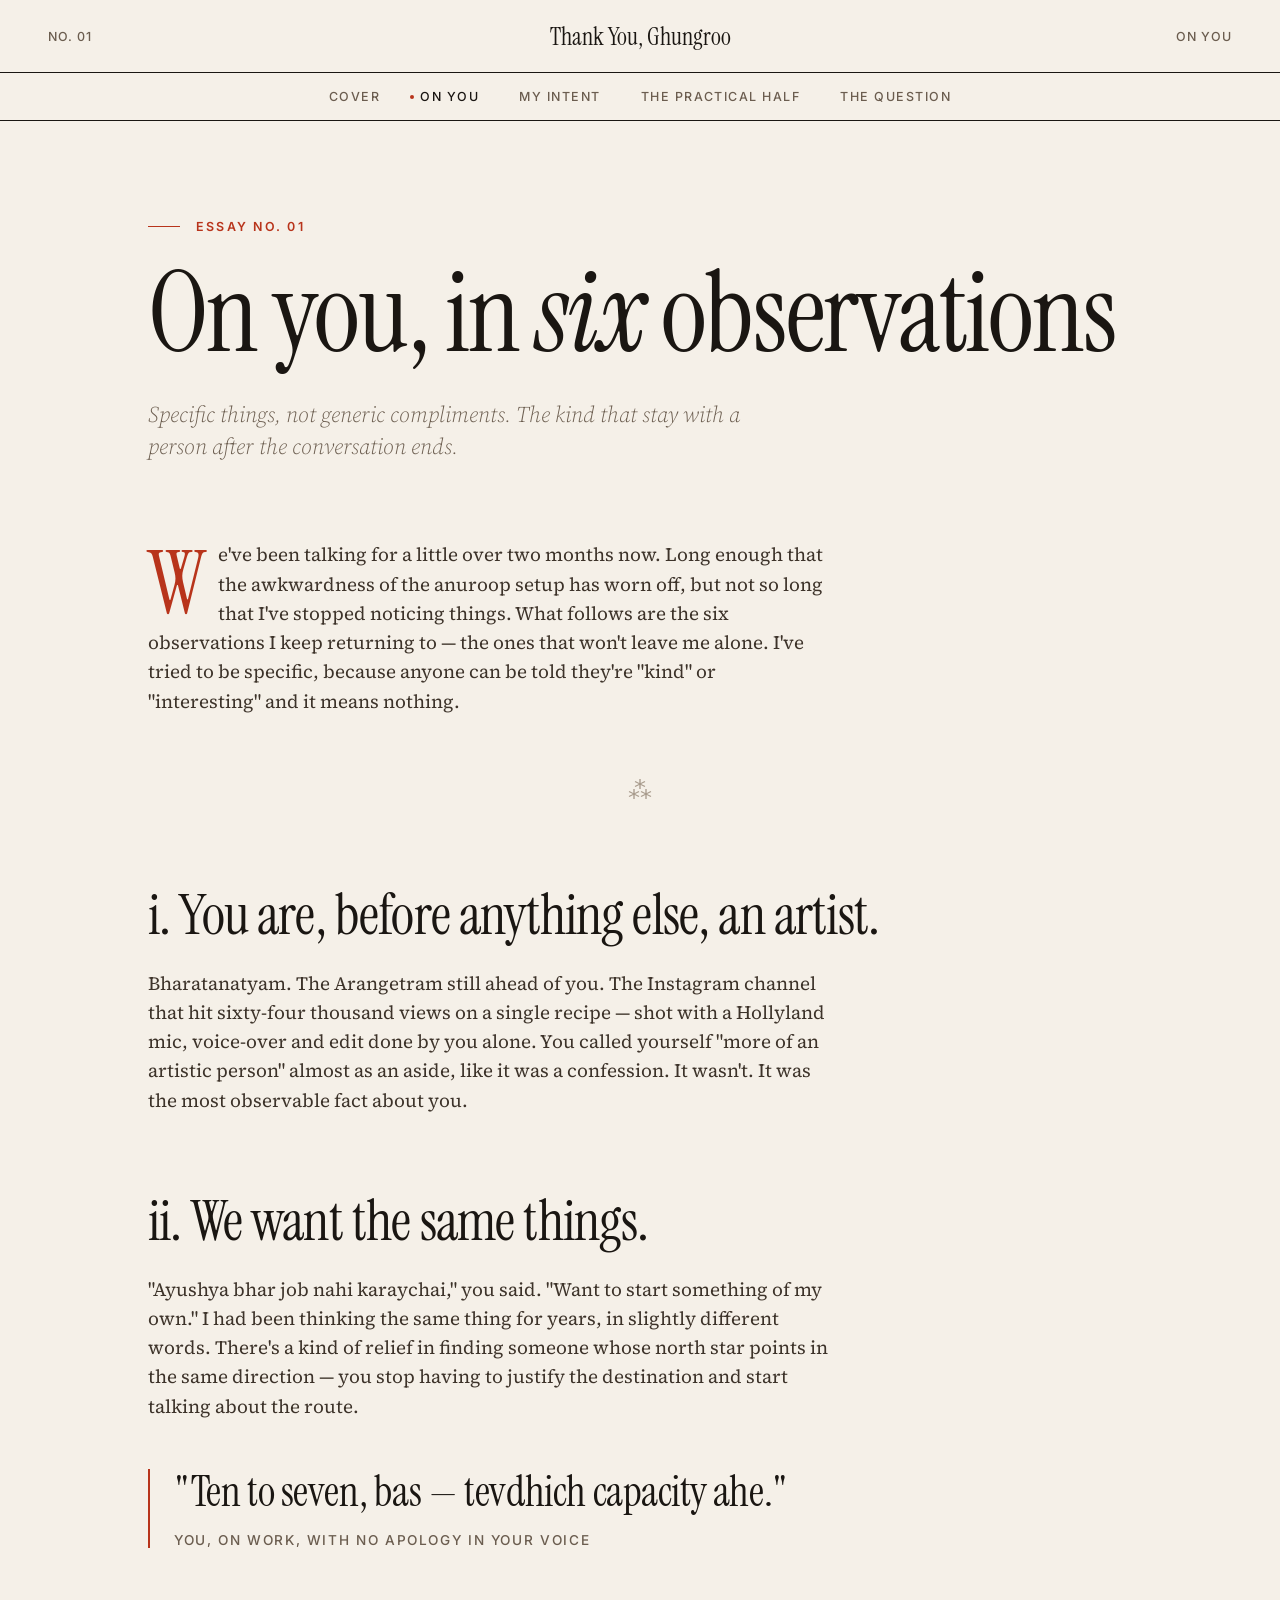
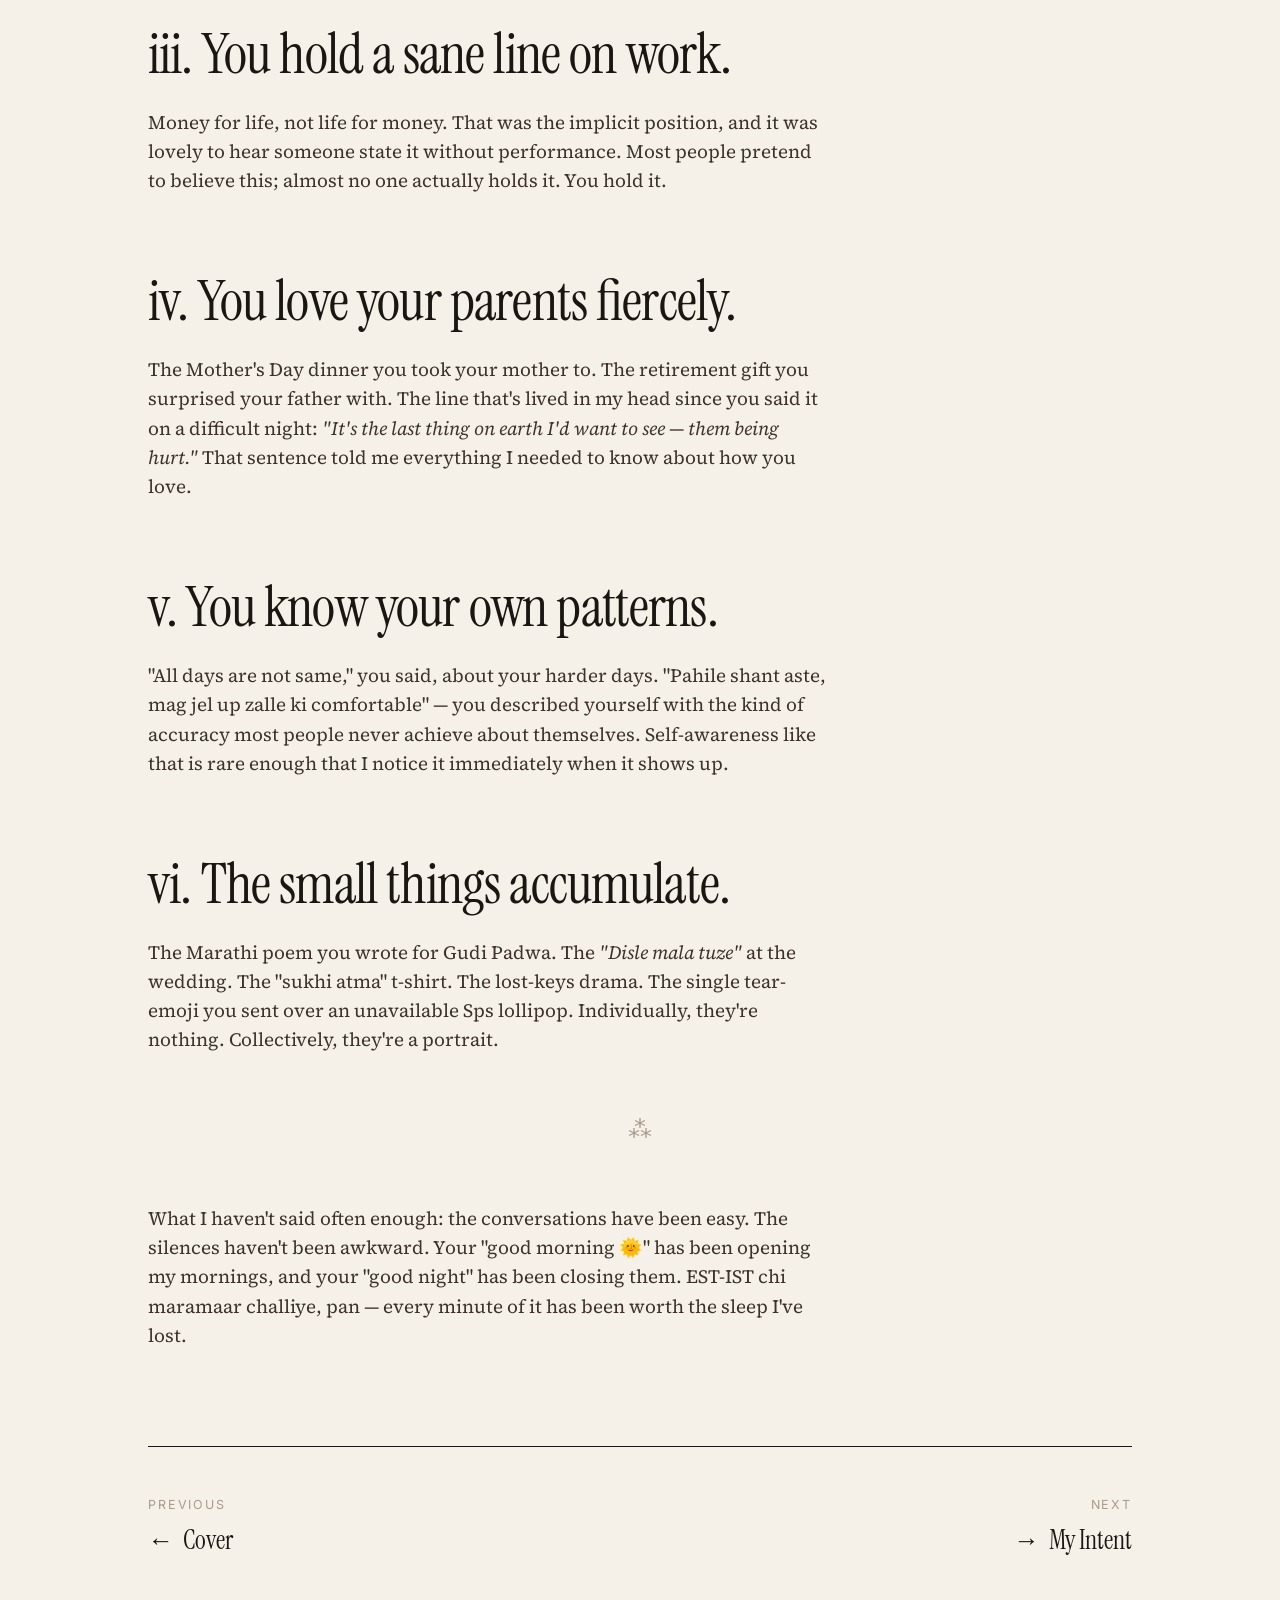
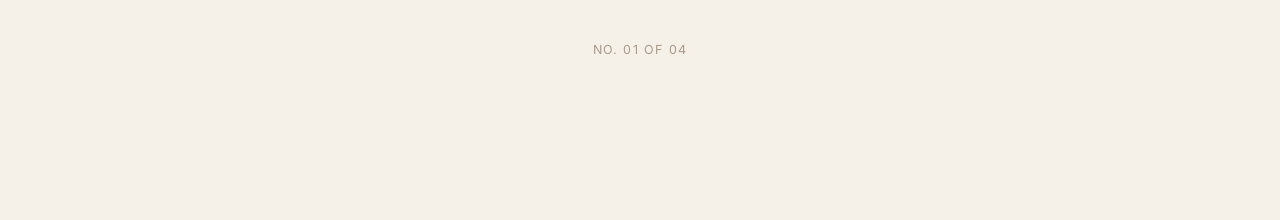
==== pages/about-you.html @ c4f55817 "updated the website" ====
<!DOCTYPE html>
<html lang="en">
<head>
  <meta charset="UTF-8" />
  <meta name="viewport" content="width=device-width, initial-scale=1.0" />
  <title>On You · Thank You, Ghungroo</title>
  <link rel="preconnect" href="https://fonts.googleapis.com" />
  <link rel="preconnect" href="https://fonts.gstatic.com" crossorigin />
  <link href="https://fonts.googleapis.com/css2?family=Instrument+Serif:ital@0;1&family=Source+Serif+4:ital,opsz,wght@0,8..60,300;0,8..60,400;0,8..60,500;0,8..60,600;0,8..60,700;1,8..60,300;1,8..60,400&family=Inter:wght@400;500;600;700&display=swap" rel="stylesheet" />
  <link rel="stylesheet" href="../assets/styles.css" />
</head>
<body>

  <header class="masthead">
    <div class="left">No. 01</div>
    <a href="../index.html" class="title">Thank You, Ghungroo</a>
    <div class="right">On You</div>
  </header>

  <nav class="nav">
    <a href="../index.html">Cover</a>
    <a href="about-you.html">On You</a>
    <a href="my-intent.html">My Intent</a>
    <a href="the-practical.html">The Practical Half</a>
    <a href="date.html">The Question</a>
  </nav>

  <article>
    <header class="article-header">
      <div class="kicker">Essay No. 01</div>
      <h1>On you, in <em>six</em> observations</h1>
      <p class="deck">
        Specific things, not generic compliments. The kind that stay with a person after the conversation ends.
      </p>
    </header>

    <div class="body-text">
      <p>
        We've been talking for a little over two months now. Long enough that the awkwardness of the
        anuroop setup has worn off, but not so long that I've stopped noticing things. What follows
        are the six observations I keep returning to — the ones that won't leave me alone. I've
        tried to be specific, because anyone can be told they're "kind" or "interesting" and it
        means nothing.
      </p>

      <div class="dinkus">⁂</div>

      <h2>i. You are, before anything else, an artist.</h2>
      <p>
        Bharatanatyam. The Arangetram still ahead of you. The Instagram channel that hit
        sixty-four thousand views on a single recipe — shot with a Hollyland mic, voice-over and edit
        done by you alone. You called yourself "more of an artistic person" almost as an aside, like
        it was a confession. It wasn't. It was the most observable fact about you.
      </p>

      <h2>ii. We want the same things.</h2>
      <p>
        "Ayushya bhar job nahi karaychai," you said. "Want to start something of my own." I had
        been thinking the same thing for years, in slightly different words. There's a kind of
        relief in finding someone whose north star points in the same direction — you stop having
        to justify the destination and start talking about the route.
      </p>

      <div class="pullquote">
        "Ten to seven, bas — tevdhich capacity ahe."
        <span class="attribution">You, on work, with no apology in your voice</span>
      </div>

      <h2>iii. You hold a sane line on work.</h2>
      <p>
        Money for life, not life for money. That was the implicit position, and it was lovely to hear
        someone state it without performance. Most people pretend to believe this; almost no one
        actually holds it. You hold it.
      </p>

      <h2>iv. You love your parents fiercely.</h2>
      <p>
        The Mother's Day dinner you took your mother to. The retirement gift you surprised your
        father with. The line that's lived in my head since you said it on a difficult night:
        <em>"It's the last thing on earth I'd want to see — them being hurt."</em>
        That sentence told me everything I needed to know about how you love.
      </p>

      <h2>v. You know your own patterns.</h2>
      <p>
        "All days are not same," you said, about your harder days. "Pahile shant aste, mag jel up
        zalle ki comfortable" — you described yourself with the kind of accuracy most people never
        achieve about themselves. Self-awareness like that is rare enough that I notice it
        immediately when it shows up.
      </p>

      <h2>vi. The small things accumulate.</h2>
      <p>
        The Marathi poem you wrote for Gudi Padwa. The <em>"Disle mala tuze"</em> at the wedding. The
        "sukhi atma" t-shirt. The lost-keys drama. The single tear-emoji you sent over an unavailable
        Sps lollipop. Individually, they're nothing. Collectively, they're a portrait.
      </p>

      <div class="dinkus">⁂</div>

      <p>
        What I haven't said often enough: the conversations have been easy. The silences haven't been
        awkward. Your "good morning 🌞" has been opening my mornings, and your "good night" has been
        closing them. EST-IST chi maramaar challiye, pan — every minute of it has been worth the
        sleep I've lost.
      </p>
    </div>

    <div class="page-end">
      <div class="pages">
        <a href="../index.html" class="prev">
          <span class="dir">Previous</span>
          <span class="ttl"><span class="arrow">←</span> Cover</span>
        </a>
        <a href="my-intent.html" class="next">
          <span class="dir">Next</span>
          <span class="ttl">My Intent <span class="arrow">→</span></span>
        </a>
      </div>
      <div class="colophon">No. 01 of 04</div>
    </div>
  </article>

  <script src="../assets/script.js"></script>
</body>
</html>
---- assets/styles.css ----
/* ============================================================
   THANK YOU GHUNGROO — Editorial
   Typography-first design. Restraint over decoration.
   ============================================================ */

/* ============================================================
   1. FOUNDATIONS
   ============================================================ */
:root {
  /* Palette: ink, paper, one accent, that's it */
  --paper: #F5F0E8;
  --paper-2: #ECE5D8;
  --ink: #1A1612;
  --ink-2: #3D332A;
  --ink-3: #6B5D4F;
  --ink-4: #A89B8C;
  --rule: #1A1612;
  --accent: #B8341B;

  /* Typography */
  --serif: 'Source Serif 4', 'Charter', Georgia, serif;
  --display: 'Instrument Serif', 'GT Sectra', Georgia, serif;
  --sans: 'Inter', system-ui, sans-serif;

  /* Spacing — magazine rhythm */
  --gutter: clamp(1.5rem, 4vw, 3rem);
  --column: min(680px, 92vw);
  --column-wide: min(1080px, 96vw);

  /* Type scale */
  --t-mono: 0.78rem;
  --t-body: 1.18rem;
  --t-lead: 1.4rem;
  --t-h3: 1.6rem;
  --t-h2: clamp(2.2rem, 5vw, 3.5rem);
  --t-h1: clamp(3.5rem, 9vw, 7rem);
  --t-display: clamp(4.5rem, 14vw, 11rem);
}

* { margin: 0; padding: 0; box-sizing: border-box; }

html { scroll-behavior: smooth; -webkit-font-smoothing: antialiased; }

body {
  font-family: var(--serif);
  font-size: var(--t-body);
  line-height: 1.55;
  color: var(--ink);
  background: var(--paper);
  font-feature-settings: "kern", "liga", "onum";
  font-variation-settings: "opsz" 14;
  text-rendering: optimizeLegibility;
}

::selection { background: var(--accent); color: var(--paper); }

a {
  color: inherit;
  text-decoration: none;
  border-bottom: 1px solid currentColor;
  transition: color 0.2s ease, border-color 0.2s ease;
}
a:hover { color: var(--accent); border-bottom-color: var(--accent); }

img, svg { display: block; max-width: 100%; }

/* ============================================================
   2. MASTHEAD (top bar — newspaper style)
   ============================================================ */
.masthead {
  border-bottom: 1px solid var(--rule);
  padding: 1.1rem var(--gutter);
  display: grid;
  grid-template-columns: 1fr auto 1fr;
  align-items: center;
  gap: 1rem;
  font-family: var(--sans);
  font-size: var(--t-mono);
  letter-spacing: 0.08em;
  text-transform: uppercase;
}

.masthead .left,
.masthead .right {
  color: var(--ink-3);
  font-weight: 500;
}
.masthead .right { text-align: right; }

.masthead .title {
  font-family: var(--display);
  text-transform: none;
  letter-spacing: 0;
  font-size: 1.5rem;
  color: var(--ink);
  border: none;
  font-weight: 400;
}
.masthead .title:hover { color: var(--accent); }

/* ============================================================
   3. NAV (slim, secondary)
   ============================================================ */
.nav {
  border-bottom: 1px solid var(--rule);
  padding: 0.85rem var(--gutter);
  display: flex;
  justify-content: center;
  gap: 2.5rem;
  font-family: var(--sans);
  font-size: var(--t-mono);
  letter-spacing: 0.12em;
  text-transform: uppercase;
  position: sticky;
  top: 0;
  background: rgba(245, 240, 232, 0.95);
  backdrop-filter: blur(8px);
  z-index: 10;
}

.nav a {
  color: var(--ink-3);
  border: none;
  font-weight: 500;
  transition: color 0.2s ease;
}
.nav a:hover { color: var(--ink); }
.nav a.active {
  color: var(--ink);
  position: relative;
}
.nav a.active::before {
  content: "";
  position: absolute;
  left: -10px; top: 50%;
  width: 4px; height: 4px;
  background: var(--accent);
  border-radius: 50%;
  transform: translateY(-50%);
}

/* Mobile nav */
@media (max-width: 720px) {
  .nav {
    gap: 1.25rem;
    overflow-x: auto;
    justify-content: flex-start;
    -ms-overflow-style: none;
    scrollbar-width: none;
    padding: 0.85rem 1rem;
  }
  .nav::-webkit-scrollbar { display: none; }
  .nav a { white-space: nowrap; flex-shrink: 0; }
}

/* ============================================================
   4. ARTICLE LAYOUT
   ============================================================ */
article {
  padding: clamp(3rem, 8vw, 6rem) var(--gutter) clamp(4rem, 10vw, 8rem);
  max-width: var(--column-wide);
  margin: 0 auto;
}

.article-header {
  margin-bottom: clamp(3rem, 6vw, 5rem);
}

.kicker {
  font-family: var(--sans);
  font-size: var(--t-mono);
  letter-spacing: 0.18em;
  text-transform: uppercase;
  color: var(--accent);
  font-weight: 600;
  margin-bottom: 1.5rem;
  display: flex;
  align-items: center;
  gap: 1rem;
}

.kicker::before {
  content: "";
  display: inline-block;
  width: 32px;
  height: 1px;
  background: var(--accent);
}

h1, h2, h3 {
  font-family: var(--display);
  font-weight: 400;
  color: var(--ink);
  letter-spacing: -0.02em;
}

h1 {
  font-size: var(--t-h1);
  line-height: 0.95;
  margin-bottom: 2rem;
  font-feature-settings: "kern", "liga", "ss01";
}

h1 em, h1 i { font-style: italic; }

h2 {
  font-size: var(--t-h2);
  line-height: 1.05;
  margin: clamp(3rem, 6vw, 5rem) 0 1.5rem;
  letter-spacing: -0.015em;
}

h3 {
  font-family: var(--serif);
  font-weight: 600;
  font-size: var(--t-h3);
  line-height: 1.25;
  margin: 2.5rem 0 1rem;
  letter-spacing: -0.005em;
  font-variation-settings: "opsz" 24;
}

p {
  margin-bottom: 1.25rem;
  color: var(--ink-2);
  max-width: var(--column);
}

.deck {
  font-family: var(--serif);
  font-style: italic;
  font-size: var(--t-lead);
  line-height: 1.45;
  color: var(--ink-3);
  font-weight: 300;
  max-width: 620px;
  font-variation-settings: "opsz" 32;
}

/* Drop cap for first paragraph of an article */
.body-text > p:first-of-type::first-letter {
  font-family: var(--display);
  font-size: 5.5rem;
  line-height: 0.85;
  float: left;
  padding: 0.4rem 0.8rem 0 0;
  color: var(--accent);
  font-weight: 400;
}

/* ============================================================
   5. EDITORIAL ELEMENTS
   ============================================================ */

/* Pull quote — magazine style, hangs slightly into margin */
.pullquote {
  font-family: var(--display);
  font-size: clamp(1.8rem, 4vw, 2.6rem);
  line-height: 1.15;
  letter-spacing: -0.01em;
  color: var(--ink);
  margin: 3rem 0;
  padding-left: 1.5rem;
  border-left: 2px solid var(--accent);
  max-width: 720px;
}

.pullquote .attribution {
  display: block;
  font-family: var(--sans);
  font-size: 0.85rem;
  text-transform: uppercase;
  letter-spacing: 0.12em;
  color: var(--ink-3);
  font-weight: 500;
  margin-top: 1rem;
}

/* Margin note — runs alongside body text on wide screens */
.layout-with-margin {
  display: grid;
  grid-template-columns: 1fr min(680px, 90vw) 1fr;
  gap: 0;
  margin: 3rem 0;
}

.layout-with-margin > .main { grid-column: 2; }

.margin-note {
  grid-column: 3;
  font-family: var(--sans);
  font-size: 0.88rem;
  line-height: 1.5;
  color: var(--ink-3);
  padding-left: 2rem;
  padding-top: 0.5rem;
  align-self: start;
  border-left: 1px solid var(--ink-4);
}

@media (max-width: 1100px) {
  .layout-with-margin {
    grid-template-columns: 1fr;
  }
  .layout-with-margin > .main,
  .layout-with-margin > .margin-note {
    grid-column: 1;
  }
  .margin-note {
    border-left: none;
    border-top: 1px solid var(--ink-4);
    padding-left: 0;
    padding-top: 1rem;
    margin-top: 1.5rem;
  }
}

/* Numbered section heading — like "01" floating in margin */
.section-number {
  font-family: var(--sans);
  font-size: 0.8rem;
  font-weight: 600;
  letter-spacing: 0.15em;
  color: var(--ink-4);
  text-transform: uppercase;
  margin-bottom: 0.5rem;
}

/* Horizontal rule — refined */
hr {
  border: none;
  border-top: 1px solid var(--ink-4);
  margin: 4rem auto;
  width: 80px;
}

hr.full {
  width: 100%;
  border-top-color: var(--rule);
}

/* Em-dash divider */
.dinkus {
  text-align: center;
  margin: 3.5rem 0;
  font-family: var(--display);
  font-size: 1.5rem;
  color: var(--ink-4);
  letter-spacing: 0.5em;
  text-indent: 0.5em;
}

/* ============================================================
   6. DATA — info rows, lists, "spec sheets"
   ============================================================ */
.spec-list {
  border-top: 1px solid var(--rule);
  margin: 2rem 0;
}

.spec-list .row {
  display: grid;
  grid-template-columns: minmax(140px, 200px) 1fr;
  gap: 2rem;
  padding: 1.25rem 0;
  border-bottom: 1px solid var(--ink-4);
}

.spec-list .row .key {
  font-family: var(--sans);
  font-size: 0.82rem;
  font-weight: 600;
  letter-spacing: 0.12em;
  text-transform: uppercase;
  color: var(--ink-3);
  padding-top: 0.25rem;
}

.spec-list .row .val {
  font-family: var(--serif);
  font-size: 1.05rem;
  color: var(--ink-2);
  line-height: 1.5;
}

.spec-list .row .val strong {
  color: var(--ink);
  font-weight: 600;
}

@media (max-width: 600px) {
  .spec-list .row {
    grid-template-columns: 1fr;
    gap: 0.4rem;
  }
}

/* ============================================================
   7. LISTS
   ============================================================ */
ul.editorial, ol.editorial {
  list-style: none;
  margin: 1.5rem 0 1.5rem;
  max-width: var(--column);
}

ul.editorial li, ol.editorial li {
  padding: 0.55rem 0 0.55rem 2rem;
  position: relative;
  color: var(--ink-2);
  border-bottom: 1px solid var(--ink-4);
}

ul.editorial li:last-child, ol.editorial li:last-child {
  border-bottom: none;
}

ul.editorial li::before {
  content: "—";
  position: absolute;
  left: 0;
  color: var(--accent);
  font-weight: 600;
}

ol.editorial { counter-reset: list; }
ol.editorial li {
  counter-increment: list;
}
ol.editorial li::before {
  content: counter(list, decimal-leading-zero);
  position: absolute;
  left: 0;
  font-family: var(--sans);
  font-size: 0.78rem;
  font-weight: 600;
  letter-spacing: 0.1em;
  color: var(--accent);
  padding-top: 0.3rem;
}

/* ============================================================
   8. SECTION BREAKS — two-column "vs" split
   ============================================================ */
.split {
  display: grid;
  grid-template-columns: 1fr 1fr;
  gap: 0;
  margin: 3rem 0;
  border-top: 1px solid var(--rule);
  border-bottom: 1px solid var(--rule);
}

.split > div {
  padding: 2.5rem 2.5rem 2.5rem 0;
}

.split > div:first-child {
  border-right: 1px solid var(--ink-4);
  padding-right: 2.5rem;
}

.split > div:last-child {
  padding-left: 2.5rem;
}

.split .label {
  font-family: var(--sans);
  font-size: var(--t-mono);
  font-weight: 600;
  letter-spacing: 0.15em;
  text-transform: uppercase;
  color: var(--ink-3);
  margin-bottom: 1rem;
}

.split.now .label::before { content: "Now · "; color: var(--accent); }
.split.later .label::before { content: "Later · "; color: var(--accent); }

@media (max-width: 760px) {
  .split { grid-template-columns: 1fr; }
  .split > div:first-child {
    border-right: none;
    border-bottom: 1px solid var(--ink-4);
    padding: 2rem 0;
  }
  .split > div:last-child { padding: 2rem 0; }
}

/* ============================================================
   9. THREE-COLUMN FACT BAR
   ============================================================ */
.facts {
  display: grid;
  grid-template-columns: repeat(3, 1fr);
  gap: 0;
  margin: 3rem 0;
  border-top: 1px solid var(--rule);
  border-bottom: 1px solid var(--rule);
}

.facts > div {
  padding: 2rem 1.5rem;
  border-right: 1px solid var(--ink-4);
}
.facts > div:last-child { border-right: none; }

.facts .num {
  font-family: var(--display);
  font-size: 3rem;
  line-height: 1;
  color: var(--accent);
  margin-bottom: 0.5rem;
}

.facts .label {
  font-family: var(--sans);
  font-size: 0.85rem;
  letter-spacing: 0.08em;
  text-transform: uppercase;
  color: var(--ink-3);
  font-weight: 500;
}

@media (max-width: 600px) {
  .facts { grid-template-columns: 1fr; }
  .facts > div {
    border-right: none;
    border-bottom: 1px solid var(--ink-4);
  }
  .facts > div:last-child { border-bottom: none; }
}

/* ============================================================
   10. FOOTER / PAGE NAV
   ============================================================ */
.page-end {
  margin-top: 6rem;
  padding-top: 3rem;
  border-top: 1px solid var(--rule);
}

.page-end .pages {
  display: flex;
  justify-content: space-between;
  gap: 2rem;
  margin-bottom: 3rem;
}

.page-end .pages a {
  flex: 1;
  border: none;
  padding: 0;
  color: var(--ink);
  max-width: 48%;
  transition: color 0.2s ease;
}

.page-end .pages a:hover { color: var(--accent); }
.page-end .pages a:hover .arrow { transform: translateX(4px); }
.page-end .pages a.prev:hover .arrow { transform: translateX(-4px); }

.page-end .pages a .dir {
  display: block;
  font-family: var(--sans);
  font-size: 0.78rem;
  letter-spacing: 0.15em;
  text-transform: uppercase;
  color: var(--ink-4);
  margin-bottom: 0.4rem;
}

.page-end .pages a .ttl {
  font-family: var(--display);
  font-size: 1.6rem;
  display: inline-flex;
  align-items: center;
  gap: 0.6rem;
}

.page-end .pages a.next { text-align: right; }
.page-end .pages a.next .ttl { flex-direction: row-reverse; }

.page-end .pages .arrow {
  display: inline-block;
  transition: transform 0.25s ease;
}

@media (max-width: 600px) {
  .page-end .pages { flex-direction: column; }
  .page-end .pages a { max-width: 100%; }
  .page-end .pages a.next { text-align: left; }
  .page-end .pages a.next .ttl { flex-direction: row; }
}

.colophon {
  font-family: var(--sans);
  font-size: var(--t-mono);
  letter-spacing: 0.1em;
  text-transform: uppercase;
  color: var(--ink-4);
  text-align: center;
  padding: 2rem 0;
}

/* ============================================================
   11. RESPONSIVE TYPE TWEAKS
   ============================================================ */
@media (max-width: 600px) {
  body { font-size: 1.05rem; }
  .deck { font-size: 1.2rem; }
  .pullquote { font-size: 1.5rem; padding-left: 1rem; }
  article { padding: 2.5rem 1.25rem 4rem; }
  .masthead {
    grid-template-columns: 1fr;
    text-align: center;
    gap: 0.5rem;
  }
  .masthead .left, .masthead .right { display: none; }
}

/* ============================================================
   12. PAGE-SPECIFIC: home cover
   ============================================================ */
.cover {
  min-height: calc(100vh - 130px);
  display: flex;
  flex-direction: column;
  justify-content: center;
  padding: 3rem var(--gutter);
  max-width: var(--column-wide);
  margin: 0 auto;
  position: relative;
}

.cover .issue {
  font-family: var(--sans);
  font-size: 0.78rem;
  letter-spacing: 0.18em;
  text-transform: uppercase;
  color: var(--ink-3);
  margin-bottom: 2rem;
}

.cover h1 {
  font-size: var(--t-display);
  line-height: 0.88;
  margin-bottom: 2rem;
  font-weight: 400;
  letter-spacing: -0.035em;
}

.cover h1 .italic {
  font-style: italic;
  color: var(--accent);
}

.cover .deck {
  font-size: 1.5rem;
  margin-bottom: 3.5rem;
  max-width: 680px;
  line-height: 1.45;
}

.cover .cta {
  font-family: var(--sans);
  font-size: var(--t-mono);
  letter-spacing: 0.18em;
  text-transform: uppercase;
  font-weight: 600;
  color: var(--ink);
  border: none;
  border-bottom: 1px solid var(--ink);
  padding-bottom: 0.4rem;
  display: inline-flex;
  align-items: center;
  gap: 0.8rem;
  transition: gap 0.25s ease, color 0.2s ease;
}

.cover .cta:hover {
  color: var(--accent);
  border-bottom-color: var(--accent);
  gap: 1.2rem;
}

/* Contents block on cover */
.contents {
  max-width: var(--column-wide);
  margin: 0 auto;
  padding: 0 var(--gutter) clamp(4rem, 8vw, 7rem);
}

.contents .label {
  font-family: var(--sans);
  font-size: 0.78rem;
  letter-spacing: 0.18em;
  text-transform: uppercase;
  color: var(--ink-3);
  margin-bottom: 2rem;
  padding-bottom: 1rem;
  border-bottom: 1px solid var(--rule);
}

.contents ol {
  list-style: none;
  counter-reset: c;
}

.contents li {
  counter-increment: c;
  border-bottom: 1px solid var(--ink-4);
}

.contents li a {
  display: grid;
  grid-template-columns: 70px 1fr auto;
  gap: 2rem;
  align-items: baseline;
  padding: 1.5rem 0;
  border: none;
  color: var(--ink);
  transition: padding 0.25s ease, color 0.2s ease;
}

.contents li a:hover {
  padding-left: 1rem;
  color: var(--accent);
}

.contents li a .n {
  font-family: var(--sans);
  font-size: 0.85rem;
  font-weight: 600;
  letter-spacing: 0.1em;
  color: var(--ink-4);
}
.contents li a:hover .n { color: var(--accent); }

.contents li a .t {
  font-family: var(--display);
  font-size: clamp(1.6rem, 3.5vw, 2.2rem);
  letter-spacing: -0.01em;
  line-height: 1.1;
}

.contents li a .sub {
  font-family: var(--serif);
  font-style: italic;
  font-size: 1rem;
  color: var(--ink-3);
  text-align: right;
  max-width: 280px;
}

@media (max-width: 700px) {
  .contents li a {
    grid-template-columns: 50px 1fr;
    gap: 1rem;
  }
  .contents li a .sub {
    grid-column: 2;
    text-align: left;
    margin-top: 0.3rem;
    max-width: 100%;
  }
}
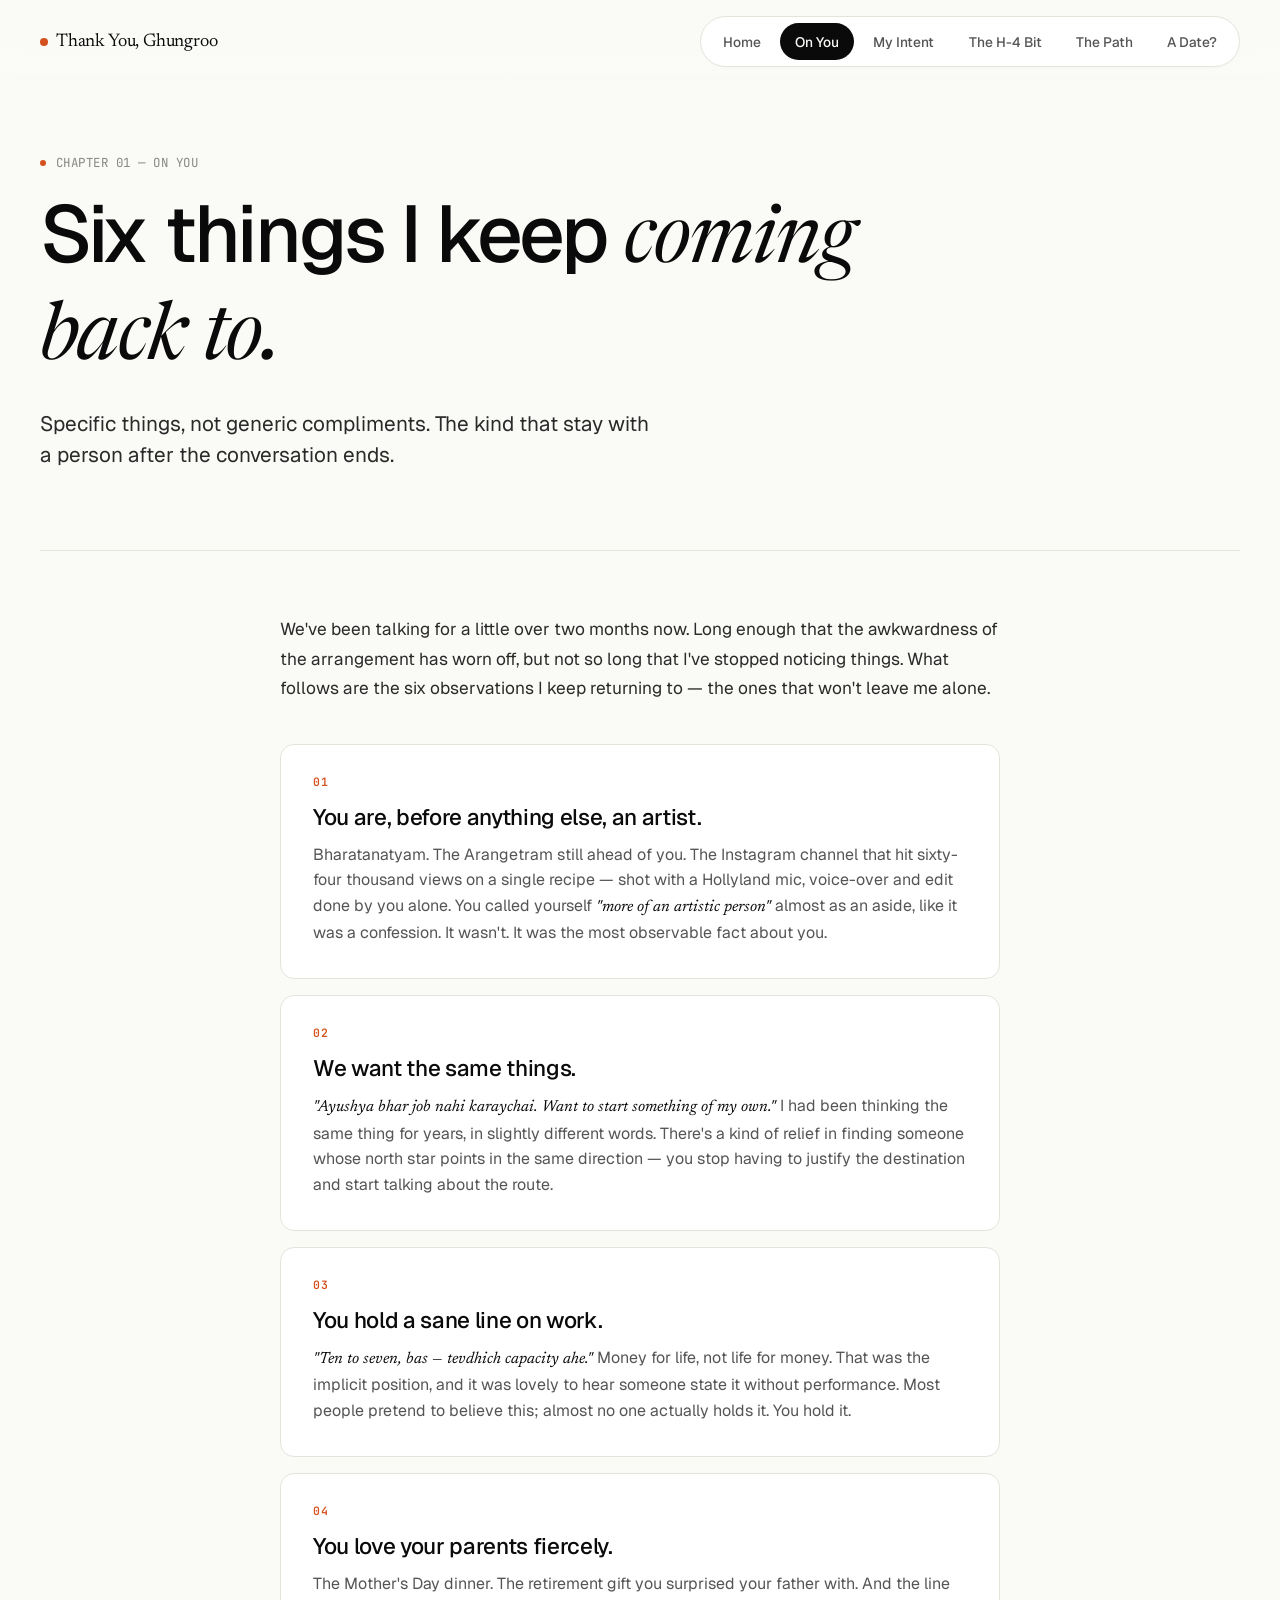
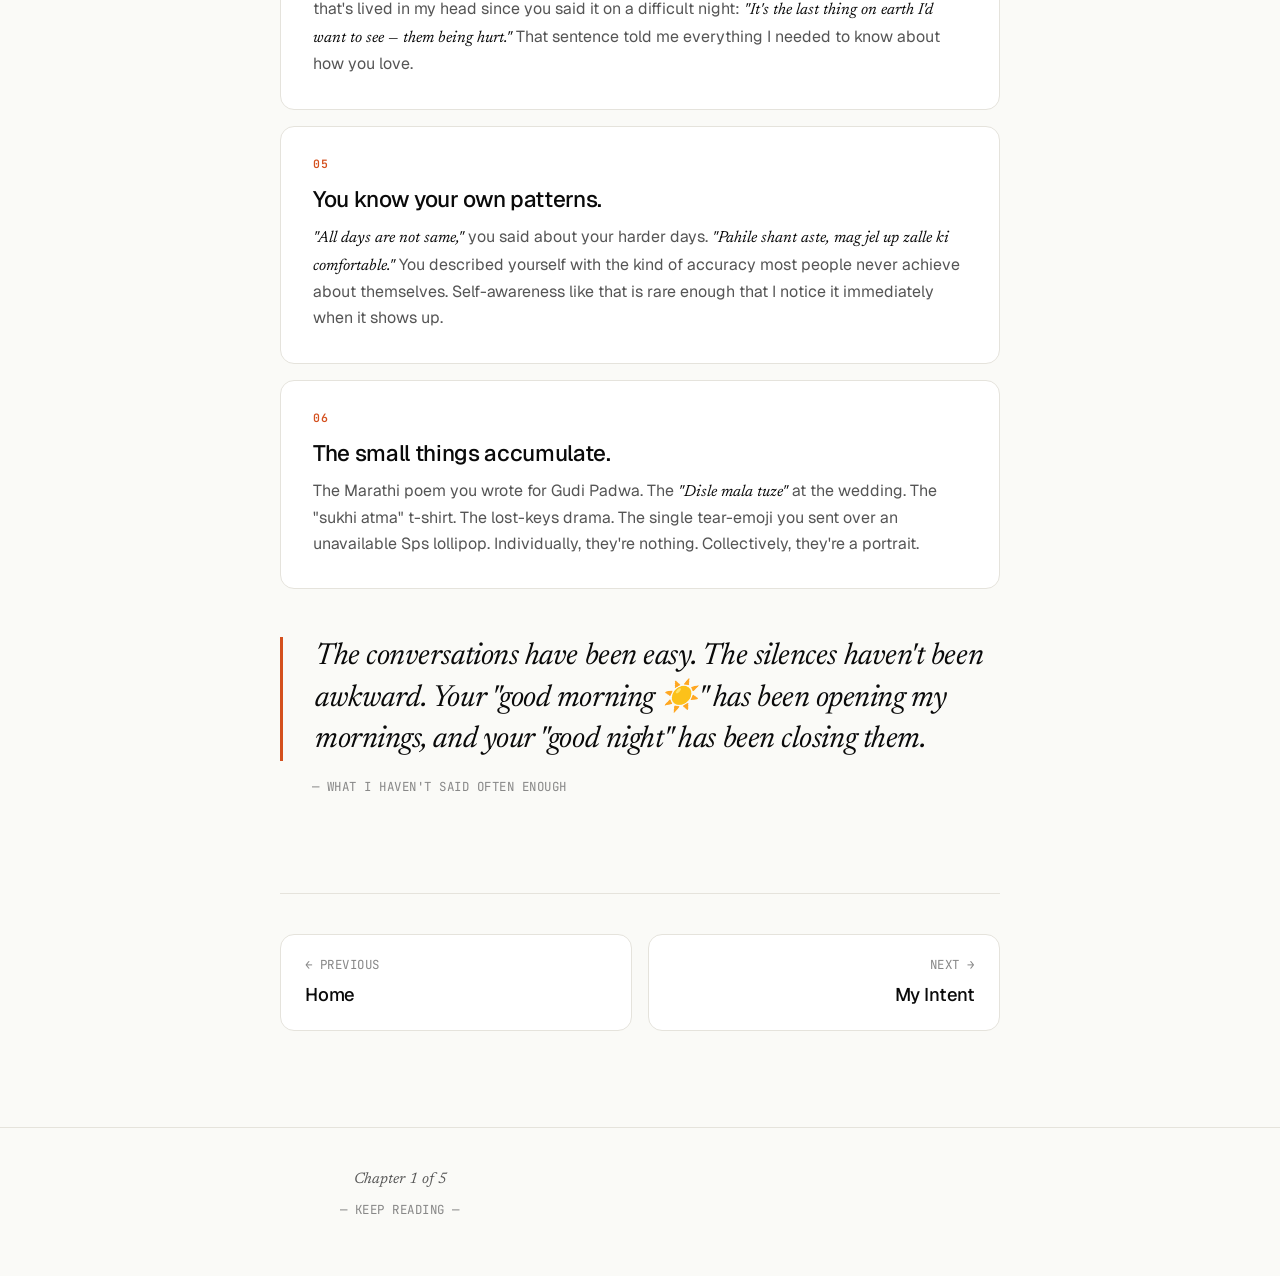
==== commit 02b09a1e: "updated 3rd time" ====
--- a/pages/about-you.html
+++ b/pages/about-you.html
@@ -6,120 +6,133 @@
   <title>On You · Thank You, Ghungroo</title>
   <link rel="preconnect" href="https://fonts.googleapis.com" />
   <link rel="preconnect" href="https://fonts.gstatic.com" crossorigin />
-  <link href="https://fonts.googleapis.com/css2?family=Instrument+Serif:ital@0;1&family=Source+Serif+4:ital,opsz,wght@0,8..60,300;0,8..60,400;0,8..60,500;0,8..60,600;0,8..60,700;1,8..60,300;1,8..60,400&family=Inter:wght@400;500;600;700&display=swap" rel="stylesheet" />
+  <link href="https://fonts.googleapis.com/css2?family=Geist:wght@400;500;600;700&family=Newsreader:ital,opsz,wght@0,6..72,400;0,6..72,500;1,6..72,400&family=JetBrains+Mono:wght@400;500;600&display=swap" rel="stylesheet" />
   <link rel="stylesheet" href="../assets/styles.css" />
 </head>
 <body>
 
-  <header class="masthead">
-    <div class="left">No. 01</div>
-    <a href="../index.html" class="title">Thank You, Ghungroo</a>
-    <div class="right">On You</div>
-  </header>
+  <div class="nav-wrap">
+    <nav class="nav">
+      <a href="../index.html" class="nav-logo">
+        <span class="dot"></span>
+        <span>Thank You, Ghungroo</span>
+      </a>
+      <button class="nav-toggle" aria-label="Toggle menu">☰</button>
+      <ul class="nav-links">
+        <li><a href="../index.html">Home</a></li>
+        <li><a href="about-you.html">On You</a></li>
+        <li><a href="my-intent.html">My Intent</a></li>
+        <li><a href="visa.html">The H-4 Bit</a></li>
+        <li><a href="the-path.html">The Path</a></li>
+        <li><a href="date.html">A Date?</a></li>
+      </ul>
+    </nav>
+  </div>
 
-  <nav class="nav">
-    <a href="../index.html">Cover</a>
-    <a href="about-you.html">On You</a>
-    <a href="my-intent.html">My Intent</a>
-    <a href="the-practical.html">The Practical Half</a>
-    <a href="date.html">The Question</a>
-  </nav>
-
-  <article>
-    <header class="article-header">
-      <div class="kicker">Essay No. 01</div>
-      <h1>On you, in <em>six</em> observations</h1>
-      <p class="deck">
+  <main>
+    <section class="article-hero">
+      <span class="eyebrow"><span class="dot"></span>Chapter 01 — On You</span>
+      <h1>Six things I keep <span class="serif">coming back to.</span></h1>
+      <p class="lead">
         Specific things, not generic compliments. The kind that stay with a person after the conversation ends.
       </p>
-    </header>
+    </section>
 
-    <div class="body-text">
+    <section class="article-content">
       <p>
         We've been talking for a little over two months now. Long enough that the awkwardness of the
-        anuroop setup has worn off, but not so long that I've stopped noticing things. What follows
-        are the six observations I keep returning to — the ones that won't leave me alone. I've
-        tried to be specific, because anyone can be told they're "kind" or "interesting" and it
-        means nothing.
+        arrangement has worn off, but not so long that I've stopped noticing things. What follows
+        are the six observations I keep returning to — the ones that won't leave me alone.
       </p>
 
-      <div class="dinkus">⁂</div>
+      <div class="cards-stack">
+        <div class="stack-card" data-num="01">
+          <h3>You are, before anything else, an artist.</h3>
+          <p>
+            Bharatanatyam. The Arangetram still ahead of you. The Instagram channel that hit
+            sixty-four thousand views on a single recipe — shot with a Hollyland mic, voice-over
+            and edit done by you alone. You called yourself <em>"more of an artistic person"</em>
+            almost as an aside, like it was a confession. It wasn't. It was the most observable
+            fact about you.
+          </p>
+        </div>
 
-      <h2>i. You are, before anything else, an artist.</h2>
-      <p>
-        Bharatanatyam. The Arangetram still ahead of you. The Instagram channel that hit
-        sixty-four thousand views on a single recipe — shot with a Hollyland mic, voice-over and edit
-        done by you alone. You called yourself "more of an artistic person" almost as an aside, like
-        it was a confession. It wasn't. It was the most observable fact about you.
-      </p>
+        <div class="stack-card" data-num="02">
+          <h3>We want the same things.</h3>
+          <p>
+            <em>"Ayushya bhar job nahi karaychai. Want to start something of my own."</em>
+            I had been thinking the same thing for years, in slightly different words. There's a kind of
+            relief in finding someone whose north star points in the same direction — you stop
+            having to justify the destination and start talking about the route.
+          </p>
+        </div>
 
-      <h2>ii. We want the same things.</h2>
-      <p>
-        "Ayushya bhar job nahi karaychai," you said. "Want to start something of my own." I had
-        been thinking the same thing for years, in slightly different words. There's a kind of
-        relief in finding someone whose north star points in the same direction — you stop having
-        to justify the destination and start talking about the route.
-      </p>
+        <div class="stack-card" data-num="03">
+          <h3>You hold a sane line on work.</h3>
+          <p>
+            <em>"Ten to seven, bas — tevdhich capacity ahe."</em>
+            Money for life, not life for money. That was the implicit position, and it was lovely
+            to hear someone state it without performance. Most people pretend to believe this;
+            almost no one actually holds it. You hold it.
+          </p>
+        </div>
 
-      <div class="pullquote">
-        "Ten to seven, bas — tevdhich capacity ahe."
-        <span class="attribution">You, on work, with no apology in your voice</span>
+        <div class="stack-card" data-num="04">
+          <h3>You love your parents fiercely.</h3>
+          <p>
+            The Mother's Day dinner. The retirement gift you surprised your father with. And the
+            line that's lived in my head since you said it on a difficult night:
+            <em>"It's the last thing on earth I'd want to see — them being hurt."</em>
+            That sentence told me everything I needed to know about how you love.
+          </p>
+        </div>
+
+        <div class="stack-card" data-num="05">
+          <h3>You know your own patterns.</h3>
+          <p>
+            <em>"All days are not same,"</em> you said about your harder days.
+            <em>"Pahile shant aste, mag jel up zalle ki comfortable."</em>
+            You described yourself with the kind of accuracy most people never achieve about
+            themselves. Self-awareness like that is rare enough that I notice it immediately when
+            it shows up.
+          </p>
+        </div>
+
+        <div class="stack-card" data-num="06">
+          <h3>The small things accumulate.</h3>
+          <p>
+            The Marathi poem you wrote for Gudi Padwa. The <em>"Disle mala tuze"</em> at the
+            wedding. The "sukhi atma" t-shirt. The lost-keys drama. The single tear-emoji you sent
+            over an unavailable Sps lollipop. Individually, they're nothing. Collectively,
+            they're a portrait.
+          </p>
+        </div>
       </div>
 
-      <h2>iii. You hold a sane line on work.</h2>
-      <p>
-        Money for life, not life for money. That was the implicit position, and it was lovely to hear
-        someone state it without performance. Most people pretend to believe this; almost no one
-        actually holds it. You hold it.
-      </p>
+      <div class="quote-mark">
+        <blockquote>
+          The conversations have been easy. The silences haven't been awkward. Your "good morning ☀️" has been opening my mornings, and your "good night" has been closing them.
+        </blockquote>
+        <cite>— What I haven't said often enough</cite>
+      </div>
+    </section>
 
-      <h2>iv. You love your parents fiercely.</h2>
-      <p>
-        The Mother's Day dinner you took your mother to. The retirement gift you surprised your
-        father with. The line that's lived in my head since you said it on a difficult night:
-        <em>"It's the last thing on earth I'd want to see — them being hurt."</em>
-        That sentence told me everything I needed to know about how you love.
-      </p>
+    <nav class="page-nav">
+      <a href="../index.html">
+        <span class="dir">← Previous</span>
+        <span class="title">Home</span>
+      </a>
+      <a href="my-intent.html" class="next">
+        <span class="dir">Next →</span>
+        <span class="title">My Intent</span>
+      </a>
+    </nav>
+  </main>
 
-      <h2>v. You know your own patterns.</h2>
-      <p>
-        "All days are not same," you said, about your harder days. "Pahile shant aste, mag jel up
-        zalle ki comfortable" — you described yourself with the kind of accuracy most people never
-        achieve about themselves. Self-awareness like that is rare enough that I notice it
-        immediately when it shows up.
-      </p>
-
-      <h2>vi. The small things accumulate.</h2>
-      <p>
-        The Marathi poem you wrote for Gudi Padwa. The <em>"Disle mala tuze"</em> at the wedding. The
-        "sukhi atma" t-shirt. The lost-keys drama. The single tear-emoji you sent over an unavailable
-        Sps lollipop. Individually, they're nothing. Collectively, they're a portrait.
-      </p>
-
-      <div class="dinkus">⁂</div>
-
-      <p>
-        What I haven't said often enough: the conversations have been easy. The silences haven't been
-        awkward. Your "good morning 🌞" has been opening my mornings, and your "good night" has been
-        closing them. EST-IST chi maramaar challiye, pan — every minute of it has been worth the
-        sleep I've lost.
-      </p>
-    </div>
-
-    <div class="page-end">
-      <div class="pages">
-        <a href="../index.html" class="prev">
-          <span class="dir">Previous</span>
-          <span class="ttl"><span class="arrow">←</span> Cover</span>
-        </a>
-        <a href="my-intent.html" class="next">
-          <span class="dir">Next</span>
-          <span class="ttl">My Intent <span class="arrow">→</span></span>
-        </a>
-      </div>
-      <div class="colophon">No. 01 of 04</div>
-    </div>
-  </article>
+  <footer>
+    <p class="sig">Chapter 1 of 5</p>
+    <p class="meta">— Keep reading —</p>
+  </footer>
 
   <script src="../assets/script.js"></script>
 </body>
--- a/assets/styles.css
+++ b/assets/styles.css
@@ -1,767 +1,886 @@
 /* ============================================================
-   THANK YOU GHUNGROO — Editorial
-   Typography-first design. Restraint over decoration.
-   ============================================================ */
-
-/* ============================================================
-   1. FOUNDATIONS
-   ============================================================ */
+   THANK YOU GHUNGROO — v3
+   Modern designer-portfolio aesthetic.
+   ============================================================ */
+
 :root {
-  /* Palette: ink, paper, one accent, that's it */
-  --paper: #F5F0E8;
-  --paper-2: #ECE5D8;
-  --ink: #1A1612;
-  --ink-2: #3D332A;
-  --ink-3: #6B5D4F;
-  --ink-4: #A89B8C;
-  --rule: #1A1612;
-  --accent: #B8341B;
+  /* Palette — Stripe/Linear-grade neutrals + one warm accent */
+  --bg: #FAFAF7;
+  --bg-2: #F0EFEA;
+  --bg-card: #FFFFFF;
+  --fg: #0A0A0A;
+  --fg-2: #2A2A2A;
+  --fg-3: #555555;
+  --fg-4: #888888;
+  --fg-5: #BBBBBB;
+  --line: #E5E3DC;
+  --accent: #D4501E;
+  --accent-soft: #FCE9DC;
+  --accent-deep: #A03A14;
 
   /* Typography */
-  --serif: 'Source Serif 4', 'Charter', Georgia, serif;
-  --display: 'Instrument Serif', 'GT Sectra', Georgia, serif;
-  --sans: 'Inter', system-ui, sans-serif;
-
-  /* Spacing — magazine rhythm */
-  --gutter: clamp(1.5rem, 4vw, 3rem);
-  --column: min(680px, 92vw);
-  --column-wide: min(1080px, 96vw);
+  --sans: 'Geist', 'Inter', system-ui, sans-serif;
+  --serif: 'Newsreader', Georgia, serif;
+  --mono: 'JetBrains Mono', 'IBM Plex Mono', monospace;
 
   /* Type scale */
   --t-mono: 0.78rem;
-  --t-body: 1.18rem;
-  --t-lead: 1.4rem;
-  --t-h3: 1.6rem;
-  --t-h2: clamp(2.2rem, 5vw, 3.5rem);
-  --t-h1: clamp(3.5rem, 9vw, 7rem);
-  --t-display: clamp(4.5rem, 14vw, 11rem);
+  --t-body: 1.05rem;
+  --t-lead: 1.3rem;
+  --t-h3: 1.5rem;
+  --t-h2: clamp(1.8rem, 4vw, 2.6rem);
+  --t-h1: clamp(2.5rem, 7vw, 5rem);
+  --t-display: clamp(3rem, 11vw, 8.5rem);
+
+  /* Layout */
+  --max: 1200px;
+  --col: 720px;
+  --gutter: clamp(1.25rem, 4vw, 2.5rem);
+  --radius-sm: 8px;
+  --radius: 14px;
+  --radius-lg: 22px;
 }
 
 * { margin: 0; padding: 0; box-sizing: border-box; }
 
-html { scroll-behavior: smooth; -webkit-font-smoothing: antialiased; }
+html {
+  scroll-behavior: smooth;
+  -webkit-font-smoothing: antialiased;
+  -moz-osx-font-smoothing: grayscale;
+}
 
 body {
-  font-family: var(--serif);
+  font-family: var(--sans);
   font-size: var(--t-body);
-  line-height: 1.55;
-  color: var(--ink);
-  background: var(--paper);
-  font-feature-settings: "kern", "liga", "onum";
-  font-variation-settings: "opsz" 14;
-  text-rendering: optimizeLegibility;
-}
-
-::selection { background: var(--accent); color: var(--paper); }
+  line-height: 1.6;
+  color: var(--fg);
+  background: var(--bg);
+  font-feature-settings: "ss01", "cv11";
+}
+
+::selection { background: var(--accent); color: var(--bg); }
 
 a {
   color: inherit;
   text-decoration: none;
-  border-bottom: 1px solid currentColor;
-  transition: color 0.2s ease, border-color 0.2s ease;
-}
-a:hover { color: var(--accent); border-bottom-color: var(--accent); }
+  transition: opacity 0.2s ease, color 0.2s ease;
+}
 
 img, svg { display: block; max-width: 100%; }
 
 /* ============================================================
-   2. MASTHEAD (top bar — newspaper style)
-   ============================================================ */
-.masthead {
-  border-bottom: 1px solid var(--rule);
-  padding: 1.1rem var(--gutter);
-  display: grid;
-  grid-template-columns: 1fr auto 1fr;
-  align-items: center;
-  gap: 1rem;
-  font-family: var(--sans);
-  font-size: var(--t-mono);
-  letter-spacing: 0.08em;
-  text-transform: uppercase;
-}
-
-.masthead .left,
-.masthead .right {
-  color: var(--ink-3);
-  font-weight: 500;
-}
-.masthead .right { text-align: right; }
-
-.masthead .title {
-  font-family: var(--display);
-  text-transform: none;
-  letter-spacing: 0;
-  font-size: 1.5rem;
-  color: var(--ink);
-  border: none;
-  font-weight: 400;
-}
-.masthead .title:hover { color: var(--accent); }
-
-/* ============================================================
-   3. NAV (slim, secondary)
-   ============================================================ */
-.nav {
-  border-bottom: 1px solid var(--rule);
-  padding: 0.85rem var(--gutter);
-  display: flex;
-  justify-content: center;
-  gap: 2.5rem;
-  font-family: var(--sans);
-  font-size: var(--t-mono);
-  letter-spacing: 0.12em;
-  text-transform: uppercase;
+   NAV — pill-style floating
+   ============================================================ */
+.nav-wrap {
   position: sticky;
   top: 0;
-  background: rgba(245, 240, 232, 0.95);
+  z-index: 100;
+  padding: 1rem var(--gutter);
+  background: linear-gradient(to bottom, var(--bg) 60%, transparent);
   backdrop-filter: blur(8px);
-  z-index: 10;
-}
-
-.nav a {
-  color: var(--ink-3);
+}
+
+.nav {
+  max-width: var(--max);
+  margin: 0 auto;
+  display: flex;
+  align-items: center;
+  justify-content: space-between;
+  gap: 1rem;
+}
+
+.nav-logo {
+  font-family: var(--serif);
+  font-weight: 400;
+  font-size: 1.15rem;
+  letter-spacing: -0.01em;
+  color: var(--fg);
+  display: inline-flex;
+  align-items: center;
+  gap: 0.5rem;
+}
+
+.nav-logo .dot {
+  width: 8px;
+  height: 8px;
+  background: var(--accent);
+  border-radius: 50%;
+}
+
+.nav-links {
+  display: flex;
+  gap: 0.25rem;
+  background: var(--bg-card);
+  padding: 0.4rem;
+  border-radius: 999px;
+  border: 1px solid var(--line);
+  list-style: none;
+  box-shadow: 0 1px 2px rgba(0, 0, 0, 0.02);
+}
+
+.nav-links a {
+  font-size: 0.86rem;
+  font-weight: 500;
+  color: var(--fg-3);
+  padding: 0.45rem 0.95rem;
+  border-radius: 999px;
+  transition: all 0.2s ease;
+  display: inline-block;
+}
+
+.nav-links a:hover {
+  color: var(--fg);
+  background: var(--bg-2);
+}
+
+.nav-links a.active {
+  background: var(--fg);
+  color: var(--bg);
+}
+
+.nav-toggle {
+  display: none;
+  background: var(--bg-card);
+  border: 1px solid var(--line);
+  border-radius: 999px;
+  padding: 0.5rem 0.9rem;
+  cursor: pointer;
+  font-size: 1.05rem;
+}
+
+@media (max-width: 820px) {
+  .nav-links {
+    display: none;
+    position: absolute;
+    top: calc(100% - 0.5rem);
+    right: var(--gutter);
+    flex-direction: column;
+    align-items: stretch;
+    border-radius: var(--radius);
+    padding: 0.6rem;
+    box-shadow: 0 10px 40px rgba(0,0,0,0.08);
+  }
+  .nav-links.open { display: flex; }
+  .nav-links a { border-radius: var(--radius-sm); padding: 0.6rem 1rem; }
+  .nav-toggle { display: block; }
+}
+
+/* ============================================================
+   MAIN LAYOUT
+   ============================================================ */
+main { padding: 0 var(--gutter); }
+section { max-width: var(--max); margin: 0 auto; }
+
+/* ============================================================
+   TYPOGRAPHY
+   ============================================================ */
+.eyebrow {
+  font-family: var(--mono);
+  font-size: var(--t-mono);
+  letter-spacing: 0.04em;
+  color: var(--fg-4);
+  text-transform: uppercase;
+  display: inline-flex;
+  align-items: center;
+  gap: 0.6rem;
+}
+
+.eyebrow .dot {
+  width: 6px; height: 6px;
+  background: var(--accent);
+  border-radius: 50%;
+}
+
+h1, h2, h3, h4 {
+  font-family: var(--sans);
+  font-weight: 500;
+  letter-spacing: -0.02em;
+  color: var(--fg);
+  line-height: 1.1;
+}
+
+h1 {
+  font-size: var(--t-h1);
+  letter-spacing: -0.035em;
+}
+
+h1 .serif {
+  font-family: var(--serif);
+  font-weight: 400;
+  font-style: italic;
+  letter-spacing: -0.02em;
+}
+
+h1 .accent { color: var(--accent); }
+
+h2 {
+  font-size: var(--t-h2);
+  letter-spacing: -0.025em;
+  margin-bottom: 1rem;
+}
+
+h3 {
+  font-size: var(--t-h3);
+  line-height: 1.3;
+  font-weight: 500;
+  margin-bottom: 0.6rem;
+}
+
+p {
+  color: var(--fg-2);
+  max-width: var(--col);
+  margin-bottom: 1rem;
+}
+
+.lead {
+  font-size: var(--t-lead);
+  line-height: 1.5;
+  color: var(--fg-2);
+  font-weight: 400;
+  max-width: 620px;
+}
+
+.lead em, p em { font-family: var(--serif); font-style: italic; }
+
+/* ============================================================
+   HERO (home)
+   ============================================================ */
+.hero {
+  padding: clamp(3rem, 8vw, 7rem) 0 clamp(2rem, 5vw, 4rem);
+  border-bottom: 1px solid var(--line);
+  margin-bottom: clamp(2rem, 5vw, 4rem);
+}
+
+.hero h1 {
+  font-size: var(--t-display);
+  font-weight: 500;
+  letter-spacing: -0.045em;
+  line-height: 0.92;
+  margin: 1.5rem 0 2rem;
+}
+
+.hero .lead {
+  font-size: clamp(1.15rem, 1.8vw, 1.45rem);
+  margin-bottom: 3rem;
+}
+
+/* Button */
+.btn {
+  display: inline-flex;
+  align-items: center;
+  gap: 0.6rem;
+  padding: 0.9rem 1.5rem;
+  background: var(--fg);
+  color: var(--bg);
+  border-radius: 999px;
+  font-size: 0.92rem;
+  font-weight: 500;
   border: none;
-  font-weight: 500;
+  cursor: pointer;
+  transition: all 0.25s ease;
+}
+
+.btn:hover {
+  background: var(--accent);
+  transform: translateY(-1px);
+  box-shadow: 0 6px 20px rgba(212, 80, 30, 0.25);
+}
+
+.btn .arrow {
+  display: inline-block;
+  transition: transform 0.25s ease;
+}
+
+.btn:hover .arrow { transform: translateX(3px); }
+
+/* Secondary button */
+.btn-secondary {
+  background: var(--bg-card);
+  color: var(--fg);
+  border: 1px solid var(--line);
+}
+.btn-secondary:hover {
+  background: var(--bg-2);
+  color: var(--fg);
+  border-color: var(--fg-5);
+}
+
+/* ============================================================
+   CONTENTS — index list on home
+   ============================================================ */
+.toc {
+  padding: 2rem 0 clamp(4rem, 8vw, 7rem);
+}
+
+.toc-label {
+  font-family: var(--mono);
+  font-size: var(--t-mono);
+  letter-spacing: 0.04em;
+  text-transform: uppercase;
+  color: var(--fg-4);
+  margin-bottom: 2.5rem;
+}
+
+.toc-list {
+  list-style: none;
+  border-top: 1px solid var(--line);
+}
+
+.toc-item {
+  border-bottom: 1px solid var(--line);
+}
+
+.toc-item a {
+  display: grid;
+  grid-template-columns: 60px 1fr auto;
+  gap: 2rem;
+  align-items: center;
+  padding: 1.6rem 0.5rem;
+  transition: padding 0.3s ease, background 0.3s ease;
+  position: relative;
+}
+
+.toc-item a:hover {
+  padding-left: 1.5rem;
+  background: var(--bg-2);
+}
+
+.toc-item .num {
+  font-family: var(--mono);
+  font-size: 0.85rem;
+  color: var(--fg-4);
+  font-weight: 500;
+}
+
+.toc-item .title {
+  font-family: var(--sans);
+  font-size: clamp(1.5rem, 3vw, 2.1rem);
+  font-weight: 500;
+  letter-spacing: -0.025em;
+  color: var(--fg);
   transition: color 0.2s ease;
 }
-.nav a:hover { color: var(--ink); }
-.nav a.active {
-  color: var(--ink);
+
+.toc-item a:hover .title { color: var(--accent); }
+
+.toc-item .desc {
+  font-family: var(--serif);
+  font-style: italic;
+  color: var(--fg-3);
+  font-size: 0.98rem;
+  text-align: right;
+  max-width: 280px;
+}
+
+.toc-item a:hover .num { color: var(--accent); }
+
+@media (max-width: 700px) {
+  .toc-item a { grid-template-columns: 40px 1fr; gap: 1rem; padding: 1.3rem 0.25rem; }
+  .toc-item .desc { grid-column: 2; text-align: left; margin-top: 0.3rem; font-size: 0.9rem; max-width: 100%; }
+}
+
+/* ============================================================
+   ARTICLE LAYOUT
+   ============================================================ */
+.article-hero {
+  padding: clamp(2rem, 6vw, 4rem) 0 clamp(2rem, 5vw, 4rem);
+  border-bottom: 1px solid var(--line);
+  margin-bottom: clamp(2rem, 5vw, 4rem);
+}
+
+.article-hero h1 {
+  margin: 1rem 0 1.5rem;
+  max-width: 900px;
+}
+
+.article-content {
+  max-width: var(--col);
+  margin: 0 auto;
+}
+
+.article-content > * + h2 { margin-top: clamp(3rem, 6vw, 5rem); }
+.article-content > * + h3 { margin-top: 2rem; }
+
+.article-content p { font-size: 1.08rem; line-height: 1.7; color: var(--fg-2); }
+.article-content p + p { margin-top: 0.5rem; }
+
+.article-content strong { color: var(--fg); font-weight: 600; }
+
+/* Quote callout */
+.quote-mark {
+  margin: 3rem 0;
   position: relative;
-}
-.nav a.active::before {
+  padding: 0;
+}
+
+.quote-mark blockquote {
+  font-family: var(--serif);
+  font-style: italic;
+  font-size: clamp(1.4rem, 3vw, 1.9rem);
+  line-height: 1.35;
+  letter-spacing: -0.015em;
+  color: var(--fg);
+  padding-left: 2rem;
+  border-left: 3px solid var(--accent);
+  max-width: 720px;
+}
+
+.quote-mark cite {
+  display: block;
+  margin-top: 1rem;
+  padding-left: 2rem;
+  font-family: var(--mono);
+  font-size: var(--t-mono);
+  letter-spacing: 0.04em;
+  text-transform: uppercase;
+  color: var(--fg-4);
+  font-style: normal;
+}
+
+/* ============================================================
+   NUMBERED CARDS — used for promises, observations
+   ============================================================ */
+.cards-stack {
+  display: grid;
+  gap: 1rem;
+  margin: 2.5rem 0;
+}
+
+.stack-card {
+  background: var(--bg-card);
+  border: 1px solid var(--line);
+  border-radius: var(--radius);
+  padding: 1.75rem 2rem 2rem;
+  position: relative;
+  transition: all 0.3s ease;
+}
+
+.stack-card::before {
+  content: attr(data-num);
+  display: block;
+  font-family: var(--mono);
+  font-size: 0.72rem;
+  font-weight: 600;
+  color: var(--accent);
+  letter-spacing: 0.06em;
+  text-transform: uppercase;
+  margin-bottom: 0.75rem;
+}
+
+.stack-card:hover {
+  border-color: var(--fg-5);
+  transform: translateY(-2px);
+  box-shadow: 0 12px 36px rgba(0,0,0,0.06);
+}
+
+.stack-card h3 {
+  font-size: 1.4rem;
+  margin: 0 0 0.6rem;
+  color: var(--fg);
+  font-weight: 500;
+  letter-spacing: -0.015em;
+}
+
+.stack-card p {
+  margin: 0;
+  font-size: 1rem;
+  line-height: 1.6;
+  color: var(--fg-3);
+  max-width: 700px;
+}
+
+.stack-card p em { color: var(--fg); font-family: var(--serif); font-style: italic; }
+
+@media (max-width: 600px) {
+  .stack-card { padding: 1.5rem; }
+}
+
+/* ============================================================
+   SPLIT — two-column compare
+   ============================================================ */
+.split-grid {
+  display: grid;
+  grid-template-columns: 1fr 1fr;
+  gap: 1rem;
+  margin: 2.5rem 0;
+}
+
+.split-card {
+  background: var(--bg-card);
+  border: 1px solid var(--line);
+  border-radius: var(--radius);
+  padding: 1.75rem;
+}
+
+.split-card.dark {
+  background: var(--fg);
+  color: var(--bg);
+  border: none;
+}
+.split-card.dark h4 { color: var(--bg); }
+.split-card.dark li { color: var(--fg-5); }
+
+.split-card .tag {
+  font-family: var(--mono);
+  font-size: var(--t-mono);
+  letter-spacing: 0.04em;
+  text-transform: uppercase;
+  margin-bottom: 1rem;
+  display: inline-block;
+  padding: 0.25rem 0.7rem;
+  border-radius: 999px;
+  background: var(--accent-soft);
+  color: var(--accent-deep);
+}
+
+.split-card.dark .tag {
+  background: rgba(255,255,255,0.1);
+  color: var(--bg-5);
+}
+
+.split-card h4 {
+  font-size: 1.2rem;
+  font-weight: 500;
+  letter-spacing: -0.01em;
+  margin-bottom: 0.8rem;
+}
+
+.split-card ul { list-style: none; padding: 0; }
+
+.split-card li {
+  padding: 0.45rem 0 0.45rem 1.5rem;
+  position: relative;
+  font-size: 0.95rem;
+  line-height: 1.5;
+  color: var(--fg-3);
+  border-bottom: 1px solid var(--line);
+}
+.split-card li:last-child { border-bottom: none; }
+
+.split-card.dark li { border-bottom-color: rgba(255,255,255,0.08); }
+
+.split-card li::before {
   content: "";
   position: absolute;
-  left: -10px; top: 50%;
-  width: 4px; height: 4px;
-  background: var(--accent);
-  border-radius: 50%;
-  transform: translateY(-50%);
-}
-
-/* Mobile nav */
-@media (max-width: 720px) {
-  .nav {
-    gap: 1.25rem;
-    overflow-x: auto;
-    justify-content: flex-start;
-    -ms-overflow-style: none;
-    scrollbar-width: none;
-    padding: 0.85rem 1rem;
-  }
-  .nav::-webkit-scrollbar { display: none; }
-  .nav a { white-space: nowrap; flex-shrink: 0; }
-}
-
-/* ============================================================
-   4. ARTICLE LAYOUT
-   ============================================================ */
-article {
-  padding: clamp(3rem, 8vw, 6rem) var(--gutter) clamp(4rem, 10vw, 8rem);
-  max-width: var(--column-wide);
-  margin: 0 auto;
-}
-
-.article-header {
-  margin-bottom: clamp(3rem, 6vw, 5rem);
-}
-
-.kicker {
-  font-family: var(--sans);
-  font-size: var(--t-mono);
-  letter-spacing: 0.18em;
-  text-transform: uppercase;
-  color: var(--accent);
-  font-weight: 600;
-  margin-bottom: 1.5rem;
-  display: flex;
-  align-items: center;
-  gap: 1rem;
-}
-
-.kicker::before {
-  content: "";
-  display: inline-block;
-  width: 32px;
+  left: 0;
+  top: 1rem;
+  width: 8px;
   height: 1px;
   background: var(--accent);
 }
 
-h1, h2, h3 {
-  font-family: var(--display);
-  font-weight: 400;
-  color: var(--ink);
-  letter-spacing: -0.02em;
-}
-
-h1 {
-  font-size: var(--t-h1);
-  line-height: 0.95;
-  margin-bottom: 2rem;
-  font-feature-settings: "kern", "liga", "ss01";
-}
-
-h1 em, h1 i { font-style: italic; }
-
-h2 {
-  font-size: var(--t-h2);
-  line-height: 1.05;
-  margin: clamp(3rem, 6vw, 5rem) 0 1.5rem;
-  letter-spacing: -0.015em;
-}
-
-h3 {
-  font-family: var(--serif);
+@media (max-width: 700px) { .split-grid { grid-template-columns: 1fr; } }
+
+/* ============================================================
+   TIMELINE
+   ============================================================ */
+.timeline {
+  display: grid;
+  grid-template-columns: repeat(4, 1fr);
+  gap: 0;
+  margin: 2.5rem 0;
+  border-radius: var(--radius);
+  overflow: hidden;
+  border: 1px solid var(--line);
+  background: var(--bg-card);
+}
+
+.tl-step {
+  padding: 1.5rem 1rem;
+  text-align: center;
+  position: relative;
+  border-right: 1px solid var(--line);
+}
+.tl-step:last-child { border-right: none; }
+
+.tl-step .tl-num {
+  font-family: var(--mono);
+  font-size: 0.7rem;
+  color: var(--fg-4);
+  letter-spacing: 0.05em;
+  margin-bottom: 0.5rem;
+}
+
+.tl-step .tl-name {
   font-weight: 600;
-  font-size: var(--t-h3);
-  line-height: 1.25;
-  margin: 2.5rem 0 1rem;
-  letter-spacing: -0.005em;
-  font-variation-settings: "opsz" 24;
-}
-
-p {
-  margin-bottom: 1.25rem;
-  color: var(--ink-2);
-  max-width: var(--column);
-}
-
-.deck {
+  font-size: 1rem;
+  letter-spacing: -0.01em;
+  margin-bottom: 0.3rem;
+}
+
+.tl-step .tl-meta {
   font-family: var(--serif);
   font-style: italic;
-  font-size: var(--t-lead);
-  line-height: 1.45;
-  color: var(--ink-3);
-  font-weight: 300;
-  max-width: 620px;
-  font-variation-settings: "opsz" 32;
-}
-
-/* Drop cap for first paragraph of an article */
-.body-text > p:first-of-type::first-letter {
-  font-family: var(--display);
-  font-size: 5.5rem;
-  line-height: 0.85;
-  float: left;
-  padding: 0.4rem 0.8rem 0 0;
+  font-size: 0.85rem;
+  color: var(--fg-4);
+}
+
+.tl-step:not(:last-child)::after {
+  content: "→";
+  position: absolute;
+  right: -0.5rem;
+  top: 50%;
+  transform: translateY(-50%);
+  background: var(--bg-card);
+  width: 1rem;
+  text-align: center;
   color: var(--accent);
-  font-weight: 400;
-}
-
-/* ============================================================
-   5. EDITORIAL ELEMENTS
-   ============================================================ */
-
-/* Pull quote — magazine style, hangs slightly into margin */
-.pullquote {
-  font-family: var(--display);
-  font-size: clamp(1.8rem, 4vw, 2.6rem);
-  line-height: 1.15;
-  letter-spacing: -0.01em;
-  color: var(--ink);
-  margin: 3rem 0;
-  padding-left: 1.5rem;
-  border-left: 2px solid var(--accent);
-  max-width: 720px;
-}
-
-.pullquote .attribution {
-  display: block;
-  font-family: var(--sans);
   font-size: 0.85rem;
-  text-transform: uppercase;
-  letter-spacing: 0.12em;
-  color: var(--ink-3);
-  font-weight: 500;
-  margin-top: 1rem;
-}
-
-/* Margin note — runs alongside body text on wide screens */
-.layout-with-margin {
-  display: grid;
-  grid-template-columns: 1fr min(680px, 90vw) 1fr;
-  gap: 0;
-  margin: 3rem 0;
-}
-
-.layout-with-margin > .main { grid-column: 2; }
-
-.margin-note {
-  grid-column: 3;
-  font-family: var(--sans);
-  font-size: 0.88rem;
-  line-height: 1.5;
-  color: var(--ink-3);
-  padding-left: 2rem;
-  padding-top: 0.5rem;
-  align-self: start;
-  border-left: 1px solid var(--ink-4);
-}
-
-@media (max-width: 1100px) {
-  .layout-with-margin {
-    grid-template-columns: 1fr;
+  font-weight: 600;
+}
+
+@media (max-width: 700px) {
+  .timeline { grid-template-columns: 1fr; }
+  .tl-step { border-right: none; border-bottom: 1px solid var(--line); }
+  .tl-step:last-child { border-bottom: none; }
+  .tl-step:not(:last-child)::after {
+    content: "↓";
+    right: 50%;
+    top: auto;
+    bottom: -0.5rem;
+    transform: translateX(50%);
+    background: var(--bg);
   }
-  .layout-with-margin > .main,
-  .layout-with-margin > .margin-note {
-    grid-column: 1;
-  }
-  .margin-note {
-    border-left: none;
-    border-top: 1px solid var(--ink-4);
-    padding-left: 0;
-    padding-top: 1rem;
-    margin-top: 1.5rem;
-  }
-}
-
-/* Numbered section heading — like "01" floating in margin */
-.section-number {
-  font-family: var(--sans);
-  font-size: 0.8rem;
-  font-weight: 600;
-  letter-spacing: 0.15em;
-  color: var(--ink-4);
-  text-transform: uppercase;
-  margin-bottom: 0.5rem;
-}
-
-/* Horizontal rule — refined */
-hr {
-  border: none;
-  border-top: 1px solid var(--ink-4);
-  margin: 4rem auto;
-  width: 80px;
-}
-
-hr.full {
-  width: 100%;
-  border-top-color: var(--rule);
-}
-
-/* Em-dash divider */
-.dinkus {
-  text-align: center;
-  margin: 3.5rem 0;
-  font-family: var(--display);
-  font-size: 1.5rem;
-  color: var(--ink-4);
-  letter-spacing: 0.5em;
-  text-indent: 0.5em;
-}
-
-/* ============================================================
-   6. DATA — info rows, lists, "spec sheets"
-   ============================================================ */
-.spec-list {
-  border-top: 1px solid var(--rule);
-  margin: 2rem 0;
-}
-
-.spec-list .row {
-  display: grid;
-  grid-template-columns: minmax(140px, 200px) 1fr;
-  gap: 2rem;
-  padding: 1.25rem 0;
-  border-bottom: 1px solid var(--ink-4);
-}
-
-.spec-list .row .key {
-  font-family: var(--sans);
-  font-size: 0.82rem;
-  font-weight: 600;
-  letter-spacing: 0.12em;
-  text-transform: uppercase;
-  color: var(--ink-3);
-  padding-top: 0.25rem;
-}
-
-.spec-list .row .val {
-  font-family: var(--serif);
-  font-size: 1.05rem;
-  color: var(--ink-2);
-  line-height: 1.5;
-}
-
-.spec-list .row .val strong {
-  color: var(--ink);
-  font-weight: 600;
-}
-
-@media (max-width: 600px) {
-  .spec-list .row {
-    grid-template-columns: 1fr;
-    gap: 0.4rem;
-  }
-}
-
-/* ============================================================
-   7. LISTS
-   ============================================================ */
-ul.editorial, ol.editorial {
-  list-style: none;
-  margin: 1.5rem 0 1.5rem;
-  max-width: var(--column);
-}
-
-ul.editorial li, ol.editorial li {
-  padding: 0.55rem 0 0.55rem 2rem;
-  position: relative;
-  color: var(--ink-2);
-  border-bottom: 1px solid var(--ink-4);
-}
-
-ul.editorial li:last-child, ol.editorial li:last-child {
-  border-bottom: none;
-}
-
-ul.editorial li::before {
-  content: "—";
-  position: absolute;
-  left: 0;
-  color: var(--accent);
-  font-weight: 600;
-}
-
-ol.editorial { counter-reset: list; }
-ol.editorial li {
-  counter-increment: list;
-}
-ol.editorial li::before {
-  content: counter(list, decimal-leading-zero);
-  position: absolute;
-  left: 0;
-  font-family: var(--sans);
-  font-size: 0.78rem;
-  font-weight: 600;
-  letter-spacing: 0.1em;
-  color: var(--accent);
-  padding-top: 0.3rem;
-}
-
-/* ============================================================
-   8. SECTION BREAKS — two-column "vs" split
-   ============================================================ */
-.split {
-  display: grid;
-  grid-template-columns: 1fr 1fr;
-  gap: 0;
-  margin: 3rem 0;
-  border-top: 1px solid var(--rule);
-  border-bottom: 1px solid var(--rule);
-}
-
-.split > div {
-  padding: 2.5rem 2.5rem 2.5rem 0;
-}
-
-.split > div:first-child {
-  border-right: 1px solid var(--ink-4);
-  padding-right: 2.5rem;
-}
-
-.split > div:last-child {
-  padding-left: 2.5rem;
-}
-
-.split .label {
-  font-family: var(--sans);
-  font-size: var(--t-mono);
-  font-weight: 600;
-  letter-spacing: 0.15em;
-  text-transform: uppercase;
-  color: var(--ink-3);
-  margin-bottom: 1rem;
-}
-
-.split.now .label::before { content: "Now · "; color: var(--accent); }
-.split.later .label::before { content: "Later · "; color: var(--accent); }
-
-@media (max-width: 760px) {
-  .split { grid-template-columns: 1fr; }
-  .split > div:first-child {
-    border-right: none;
-    border-bottom: 1px solid var(--ink-4);
-    padding: 2rem 0;
-  }
-  .split > div:last-child { padding: 2rem 0; }
-}
-
-/* ============================================================
-   9. THREE-COLUMN FACT BAR
+}
+
+/* ============================================================
+   FACT BAR — 3-up stats
    ============================================================ */
 .facts {
   display: grid;
   grid-template-columns: repeat(3, 1fr);
   gap: 0;
   margin: 3rem 0;
-  border-top: 1px solid var(--rule);
-  border-bottom: 1px solid var(--rule);
+  border-top: 1px solid var(--line);
+  border-bottom: 1px solid var(--line);
 }
 
 .facts > div {
   padding: 2rem 1.5rem;
-  border-right: 1px solid var(--ink-4);
+  border-right: 1px solid var(--line);
 }
 .facts > div:last-child { border-right: none; }
 
-.facts .num {
-  font-family: var(--display);
-  font-size: 3rem;
+.facts .big {
+  font-size: clamp(2rem, 4vw, 2.8rem);
+  font-weight: 500;
+  letter-spacing: -0.03em;
+  color: var(--fg);
   line-height: 1;
-  color: var(--accent);
   margin-bottom: 0.5rem;
 }
 
-.facts .label {
-  font-family: var(--sans);
-  font-size: 0.85rem;
+.facts .big .unit {
+  color: var(--fg-4);
+  font-weight: 400;
+  font-size: 0.65em;
+  margin-left: 0.1em;
+}
+
+.facts .desc {
+  font-family: var(--mono);
+  font-size: var(--t-mono);
+  letter-spacing: 0.04em;
+  text-transform: uppercase;
+  color: var(--fg-4);
+}
+
+@media (max-width: 700px) {
+  .facts { grid-template-columns: 1fr; }
+  .facts > div { border-right: none; border-bottom: 1px solid var(--line); }
+  .facts > div:last-child { border-bottom: none; }
+}
+
+/* ============================================================
+   ROW — spec / definition pairs
+   ============================================================ */
+.spec-rows {
+  margin: 2rem 0;
+  border-top: 1px solid var(--line);
+}
+
+.spec-row {
+  display: grid;
+  grid-template-columns: 180px 1fr;
+  gap: 2rem;
+  padding: 1.5rem 0;
+  border-bottom: 1px solid var(--line);
+}
+
+.spec-row .k {
+  font-family: var(--mono);
+  font-size: var(--t-mono);
+  letter-spacing: 0.04em;
+  text-transform: uppercase;
+  color: var(--fg-4);
+  padding-top: 0.2rem;
+}
+
+.spec-row .v {
+  color: var(--fg-2);
+  line-height: 1.6;
+}
+
+.spec-row .v strong { color: var(--fg); }
+
+@media (max-width: 700px) {
+  .spec-row { grid-template-columns: 1fr; gap: 0.4rem; }
+}
+
+/* ============================================================
+   COURSE GRID
+   ============================================================ */
+.course-grid {
+  display: grid;
+  grid-template-columns: repeat(3, 1fr);
+  gap: 1rem;
+  margin: 2rem 0;
+}
+
+.course {
+  background: var(--bg-card);
+  border: 1px solid var(--line);
+  border-radius: var(--radius);
+  padding: 1.5rem;
+  position: relative;
+  transition: all 0.25s ease;
+}
+
+.course:hover {
+  border-color: var(--fg-5);
+  transform: translateY(-2px);
+  box-shadow: 0 10px 30px rgba(0,0,0,0.04);
+}
+
+.course .stem-tag {
+  position: absolute;
+  top: 1.25rem;
+  right: 1.25rem;
+  font-family: var(--mono);
+  font-size: 0.65rem;
+  font-weight: 700;
   letter-spacing: 0.08em;
+  background: var(--fg);
+  color: var(--bg);
+  padding: 0.2rem 0.55rem;
+  border-radius: 4px;
+}
+
+.course h4 {
+  font-size: 1.05rem;
+  font-weight: 500;
+  margin-bottom: 0.5rem;
+  letter-spacing: -0.01em;
+  padding-right: 3rem;
+}
+
+.course p {
+  font-size: 0.9rem;
+  line-height: 1.55;
+  color: var(--fg-3);
+  margin: 0;
+}
+
+@media (max-width: 900px) { .course-grid { grid-template-columns: 1fr 1fr; } }
+@media (max-width: 560px) { .course-grid { grid-template-columns: 1fr; } }
+
+/* ============================================================
+   CALLOUT — info box
+   ============================================================ */
+.callout {
+  background: var(--accent-soft);
+  border-radius: var(--radius);
+  padding: 1.5rem 1.75rem;
+  margin: 2rem 0;
+  border-left: 3px solid var(--accent);
+}
+
+.callout p { margin: 0; color: var(--accent-deep); font-size: 0.98rem; }
+.callout p + p { margin-top: 0.6rem; }
+.callout strong { color: var(--accent-deep); }
+
+.callout.neutral {
+  background: var(--bg-2);
+  border-left-color: var(--fg-4);
+}
+.callout.neutral p { color: var(--fg-2); }
+.callout.neutral strong { color: var(--fg); }
+
+/* ============================================================
+   PAGE NAV (next/prev)
+   ============================================================ */
+.page-nav {
+  margin-top: clamp(4rem, 8vw, 6rem);
+  padding-top: 2.5rem;
+  border-top: 1px solid var(--line);
+  display: grid;
+  grid-template-columns: 1fr 1fr;
+  gap: 1rem;
+  max-width: var(--col);
+  margin-left: auto;
+  margin-right: auto;
+}
+
+.page-nav a {
+  border: 1px solid var(--line);
+  border-radius: var(--radius);
+  padding: 1.25rem 1.5rem;
+  background: var(--bg-card);
+  transition: all 0.25s ease;
+}
+
+.page-nav a:hover {
+  border-color: var(--fg);
+  background: var(--bg);
+}
+
+.page-nav .dir {
+  font-family: var(--mono);
+  font-size: var(--t-mono);
+  letter-spacing: 0.04em;
   text-transform: uppercase;
-  color: var(--ink-3);
-  font-weight: 500;
-}
+  color: var(--fg-4);
+  margin-bottom: 0.35rem;
+  display: block;
+}
+
+.page-nav .title {
+  font-size: 1.15rem;
+  font-weight: 500;
+  letter-spacing: -0.01em;
+  color: var(--fg);
+}
+
+.page-nav .next { text-align: right; }
+.page-nav a:hover .title { color: var(--accent); }
 
 @media (max-width: 600px) {
-  .facts { grid-template-columns: 1fr; }
-  .facts > div {
-    border-right: none;
-    border-bottom: 1px solid var(--ink-4);
-  }
-  .facts > div:last-child { border-bottom: none; }
-}
-
-/* ============================================================
-   10. FOOTER / PAGE NAV
-   ============================================================ */
-.page-end {
-  margin-top: 6rem;
-  padding-top: 3rem;
-  border-top: 1px solid var(--rule);
-}
-
-.page-end .pages {
-  display: flex;
-  justify-content: space-between;
-  gap: 2rem;
-  margin-bottom: 3rem;
-}
-
-.page-end .pages a {
-  flex: 1;
-  border: none;
-  padding: 0;
-  color: var(--ink);
-  max-width: 48%;
-  transition: color 0.2s ease;
-}
-
-.page-end .pages a:hover { color: var(--accent); }
-.page-end .pages a:hover .arrow { transform: translateX(4px); }
-.page-end .pages a.prev:hover .arrow { transform: translateX(-4px); }
-
-.page-end .pages a .dir {
-  display: block;
-  font-family: var(--sans);
-  font-size: 0.78rem;
-  letter-spacing: 0.15em;
-  text-transform: uppercase;
-  color: var(--ink-4);
-  margin-bottom: 0.4rem;
-}
-
-.page-end .pages a .ttl {
-  font-family: var(--display);
-  font-size: 1.6rem;
-  display: inline-flex;
-  align-items: center;
-  gap: 0.6rem;
-}
-
-.page-end .pages a.next { text-align: right; }
-.page-end .pages a.next .ttl { flex-direction: row-reverse; }
-
-.page-end .pages .arrow {
-  display: inline-block;
-  transition: transform 0.25s ease;
-}
-
-@media (max-width: 600px) {
-  .page-end .pages { flex-direction: column; }
-  .page-end .pages a { max-width: 100%; }
-  .page-end .pages a.next { text-align: left; }
-  .page-end .pages a.next .ttl { flex-direction: row; }
-}
-
-.colophon {
-  font-family: var(--sans);
-  font-size: var(--t-mono);
-  letter-spacing: 0.1em;
-  text-transform: uppercase;
-  color: var(--ink-4);
+  .page-nav { grid-template-columns: 1fr; }
+  .page-nav .next { text-align: left; }
+}
+
+/* ============================================================
+   FOOTER
+   ============================================================ */
+footer {
+  margin-top: clamp(4rem, 8vw, 6rem);
+  padding: 2.5rem var(--gutter);
+  border-top: 1px solid var(--line);
   text-align: center;
-  padding: 2rem 0;
-}
-
-/* ============================================================
-   11. RESPONSIVE TYPE TWEAKS
-   ============================================================ */
-@media (max-width: 600px) {
-  body { font-size: 1.05rem; }
-  .deck { font-size: 1.2rem; }
-  .pullquote { font-size: 1.5rem; padding-left: 1rem; }
-  article { padding: 2.5rem 1.25rem 4rem; }
-  .masthead {
-    grid-template-columns: 1fr;
-    text-align: center;
-    gap: 0.5rem;
-  }
-  .masthead .left, .masthead .right { display: none; }
-}
-
-/* ============================================================
-   12. PAGE-SPECIFIC: home cover
-   ============================================================ */
-.cover {
-  min-height: calc(100vh - 130px);
-  display: flex;
-  flex-direction: column;
-  justify-content: center;
-  padding: 3rem var(--gutter);
-  max-width: var(--column-wide);
-  margin: 0 auto;
-  position: relative;
-}
-
-.cover .issue {
-  font-family: var(--sans);
-  font-size: 0.78rem;
-  letter-spacing: 0.18em;
-  text-transform: uppercase;
-  color: var(--ink-3);
-  margin-bottom: 2rem;
-}
-
-.cover h1 {
-  font-size: var(--t-display);
-  line-height: 0.88;
-  margin-bottom: 2rem;
-  font-weight: 400;
-  letter-spacing: -0.035em;
-}
-
-.cover h1 .italic {
-  font-style: italic;
-  color: var(--accent);
-}
-
-.cover .deck {
-  font-size: 1.5rem;
-  margin-bottom: 3.5rem;
-  max-width: 680px;
-  line-height: 1.45;
-}
-
-.cover .cta {
-  font-family: var(--sans);
-  font-size: var(--t-mono);
-  letter-spacing: 0.18em;
-  text-transform: uppercase;
-  font-weight: 600;
-  color: var(--ink);
-  border: none;
-  border-bottom: 1px solid var(--ink);
-  padding-bottom: 0.4rem;
-  display: inline-flex;
-  align-items: center;
-  gap: 0.8rem;
-  transition: gap 0.25s ease, color 0.2s ease;
-}
-
-.cover .cta:hover {
-  color: var(--accent);
-  border-bottom-color: var(--accent);
-  gap: 1.2rem;
-}
-
-/* Contents block on cover */
-.contents {
-  max-width: var(--column-wide);
-  margin: 0 auto;
-  padding: 0 var(--gutter) clamp(4rem, 8vw, 7rem);
-}
-
-.contents .label {
-  font-family: var(--sans);
-  font-size: 0.78rem;
-  letter-spacing: 0.18em;
-  text-transform: uppercase;
-  color: var(--ink-3);
-  margin-bottom: 2rem;
-  padding-bottom: 1rem;
-  border-bottom: 1px solid var(--rule);
-}
-
-.contents ol {
-  list-style: none;
-  counter-reset: c;
-}
-
-.contents li {
-  counter-increment: c;
-  border-bottom: 1px solid var(--ink-4);
-}
-
-.contents li a {
-  display: grid;
-  grid-template-columns: 70px 1fr auto;
-  gap: 2rem;
-  align-items: baseline;
-  padding: 1.5rem 0;
-  border: none;
-  color: var(--ink);
-  transition: padding 0.25s ease, color 0.2s ease;
-}
-
-.contents li a:hover {
-  padding-left: 1rem;
-  color: var(--accent);
-}
-
-.contents li a .n {
-  font-family: var(--sans);
-  font-size: 0.85rem;
-  font-weight: 600;
-  letter-spacing: 0.1em;
-  color: var(--ink-4);
-}
-.contents li a:hover .n { color: var(--accent); }
-
-.contents li a .t {
-  font-family: var(--display);
-  font-size: clamp(1.6rem, 3.5vw, 2.2rem);
-  letter-spacing: -0.01em;
-  line-height: 1.1;
-}
-
-.contents li a .sub {
+}
+
+footer .sig {
   font-family: var(--serif);
   font-style: italic;
-  font-size: 1rem;
-  color: var(--ink-3);
-  text-align: right;
-  max-width: 280px;
-}
-
-@media (max-width: 700px) {
-  .contents li a {
-    grid-template-columns: 50px 1fr;
-    gap: 1rem;
-  }
-  .contents li a .sub {
-    grid-column: 2;
-    text-align: left;
-    margin-top: 0.3rem;
-    max-width: 100%;
-  }
-}
+  color: var(--fg-3);
+  font-size: 0.95rem;
+  margin-bottom: 0.5rem;
+}
+
+footer .meta {
+  font-family: var(--mono);
+  font-size: var(--t-mono);
+  letter-spacing: 0.04em;
+  text-transform: uppercase;
+  color: var(--fg-4);
+}
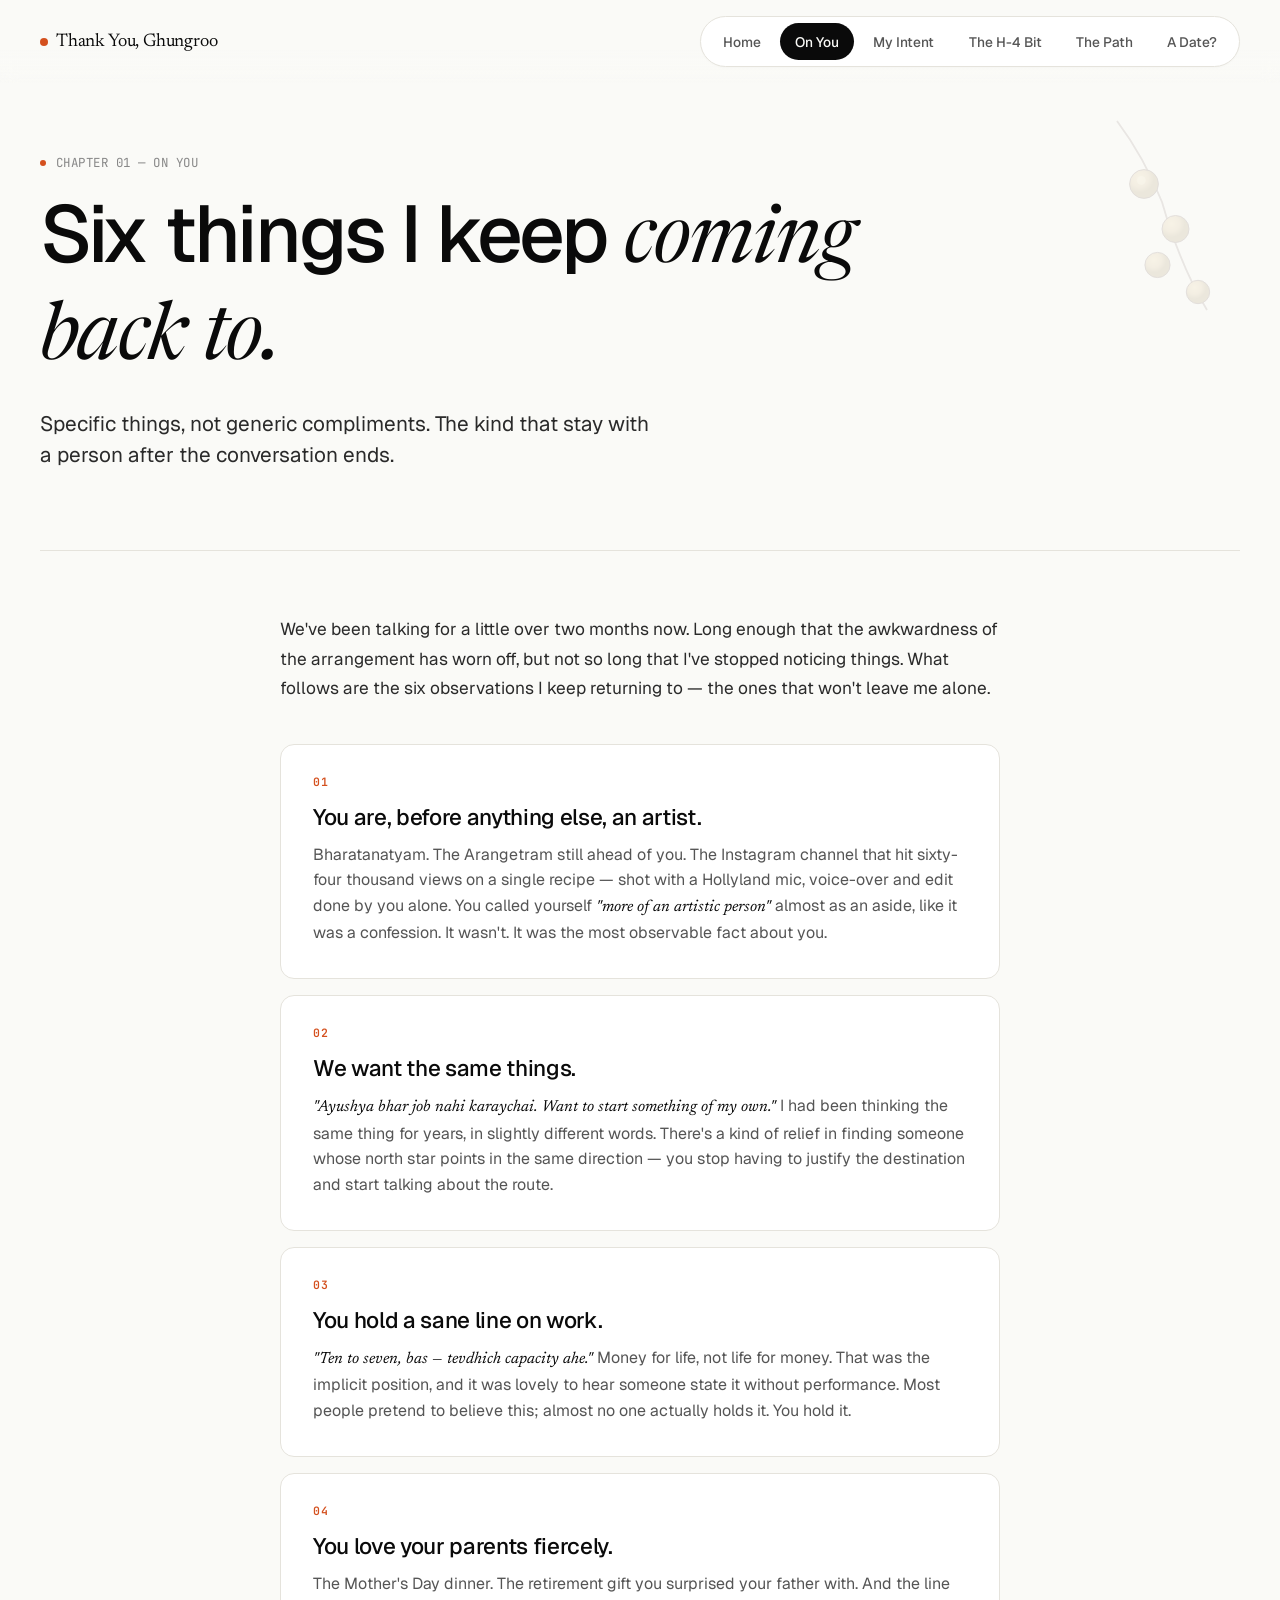
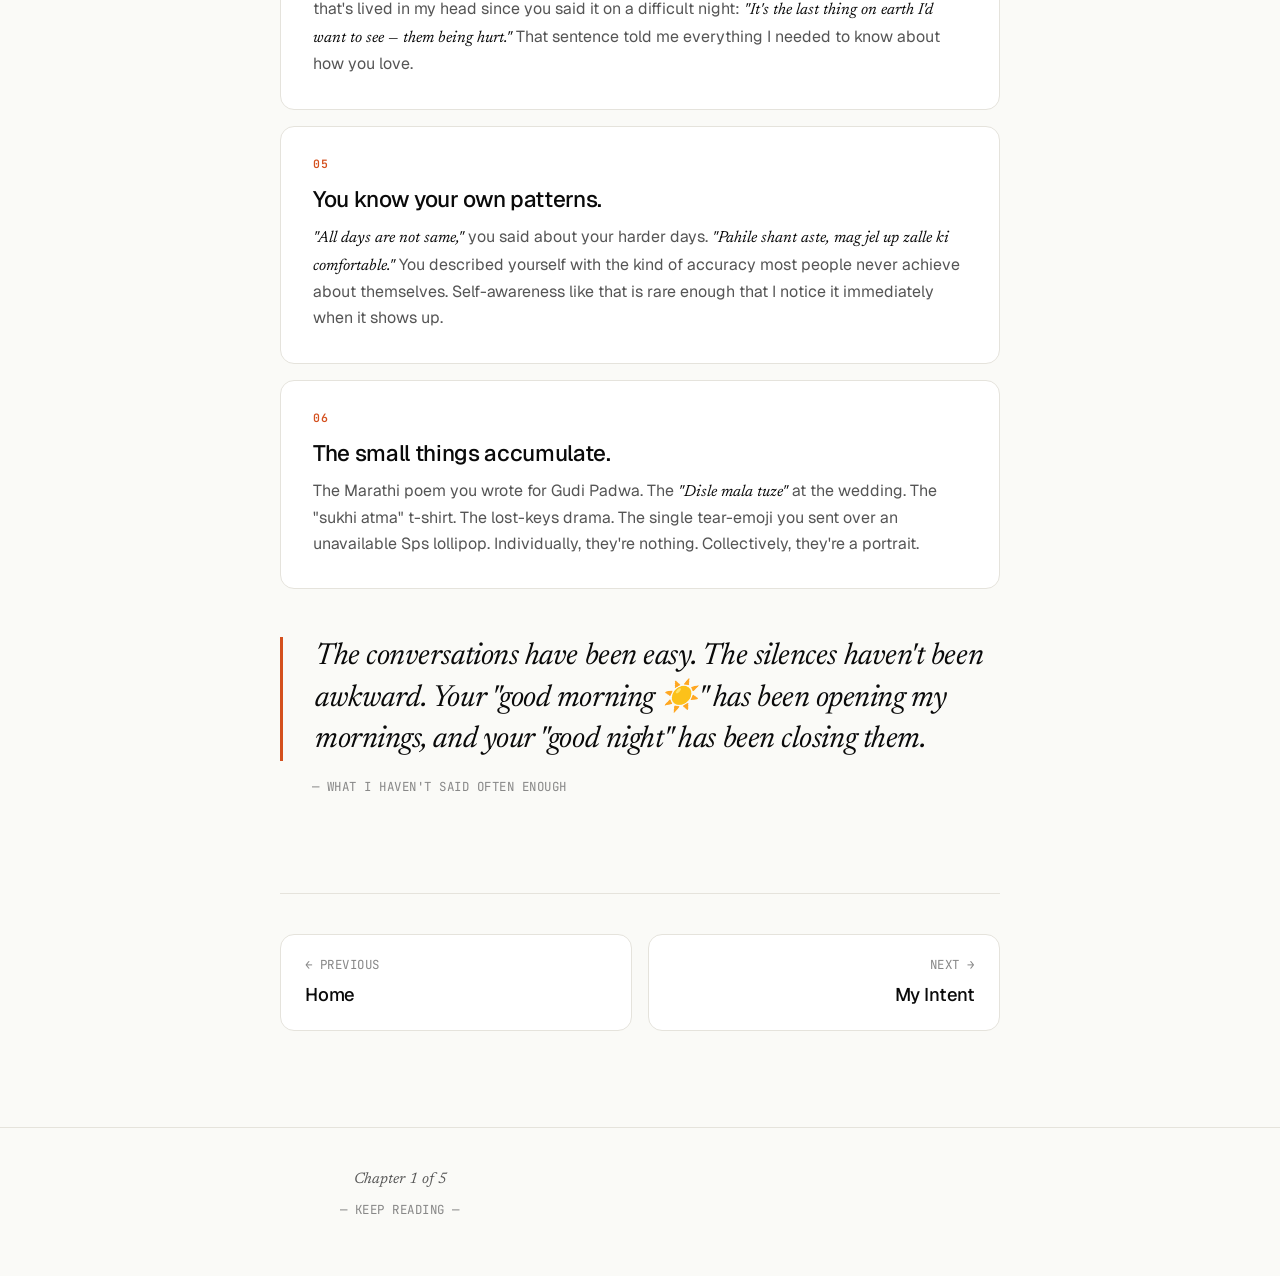
==== commit 3057ffd6: "fourth-round-site" ====
--- a/pages/about-you.html
+++ b/pages/about-you.html
@@ -30,7 +30,24 @@
   </div>
 
   <main>
-    <section class="article-hero">
+    <section class="article-hero" style="position: relative; overflow: hidden;">
+
+      <!-- Subtle ghungroo accent -->
+      <svg viewBox="0 0 200 280" xmlns="http://www.w3.org/2000/svg" style="position: absolute; top: 20px; right: -30px; width: 180px; opacity: 0.13; pointer-events: none;" aria-hidden="true">
+        <defs>
+          <radialGradient id="ay-bell" cx="35%" cy="30%">
+            <stop offset="0%" stop-color="#E8C77C"/>
+            <stop offset="60%" stop-color="#C9A461"/>
+            <stop offset="100%" stop-color="#8B6E2F"/>
+          </radialGradient>
+        </defs>
+        <path d="M 30 20 Q 60 60, 80 110 Q 100 180, 130 230" fill="none" stroke="#3D1F1F" stroke-width="2" opacity="0.7"/>
+        <g transform="translate(60, 90)"><circle r="16" fill="url(#ay-bell)" stroke="#3D1F1F" stroke-width="1"/><circle cx="-3" cy="-4" r="5" fill="#FBE9B8" opacity="0.5"/></g>
+        <g transform="translate(95, 140)"><circle r="15" fill="url(#ay-bell)" stroke="#3D1F1F" stroke-width="1"/></g>
+        <g transform="translate(75, 180)"><circle r="14" fill="url(#ay-bell)" stroke="#3D1F1F" stroke-width="1"/></g>
+        <g transform="translate(120, 210)"><circle r="13" fill="url(#ay-bell)" stroke="#3D1F1F" stroke-width="1"/></g>
+      </svg>
+
       <span class="eyebrow"><span class="dot"></span>Chapter 01 — On You</span>
       <h1>Six things I keep <span class="serif">coming back to.</span></h1>
       <p class="lead">
--- a/assets/styles.css
+++ b/assets/styles.css
@@ -884,3 +884,28 @@
   text-transform: uppercase;
   color: var(--fg-4);
 }
+
+/* Bridge card responsive */
+@media (max-width: 700px) {
+  .bridge-card {
+    grid-template-columns: 1fr !important;
+    grid-template-rows: 1fr auto 1fr;
+    height: auto !important;
+    min-height: 420px;
+  }
+  .bridge-card > div:nth-child(1),
+  .bridge-card > div:nth-child(3) {
+    height: 180px;
+  }
+  .bridge-card > div:nth-child(2) {
+    border-left: none !important;
+    border-right: none !important;
+    border-top: 1px solid var(--line);
+    border-bottom: 1px solid var(--line);
+    padding: 1rem !important;
+  }
+}
+
+@media (max-width: 900px) {
+  .hero-ghungroo { width: 220px !important; right: -100px !important; opacity: 0.12 !important; }
+}
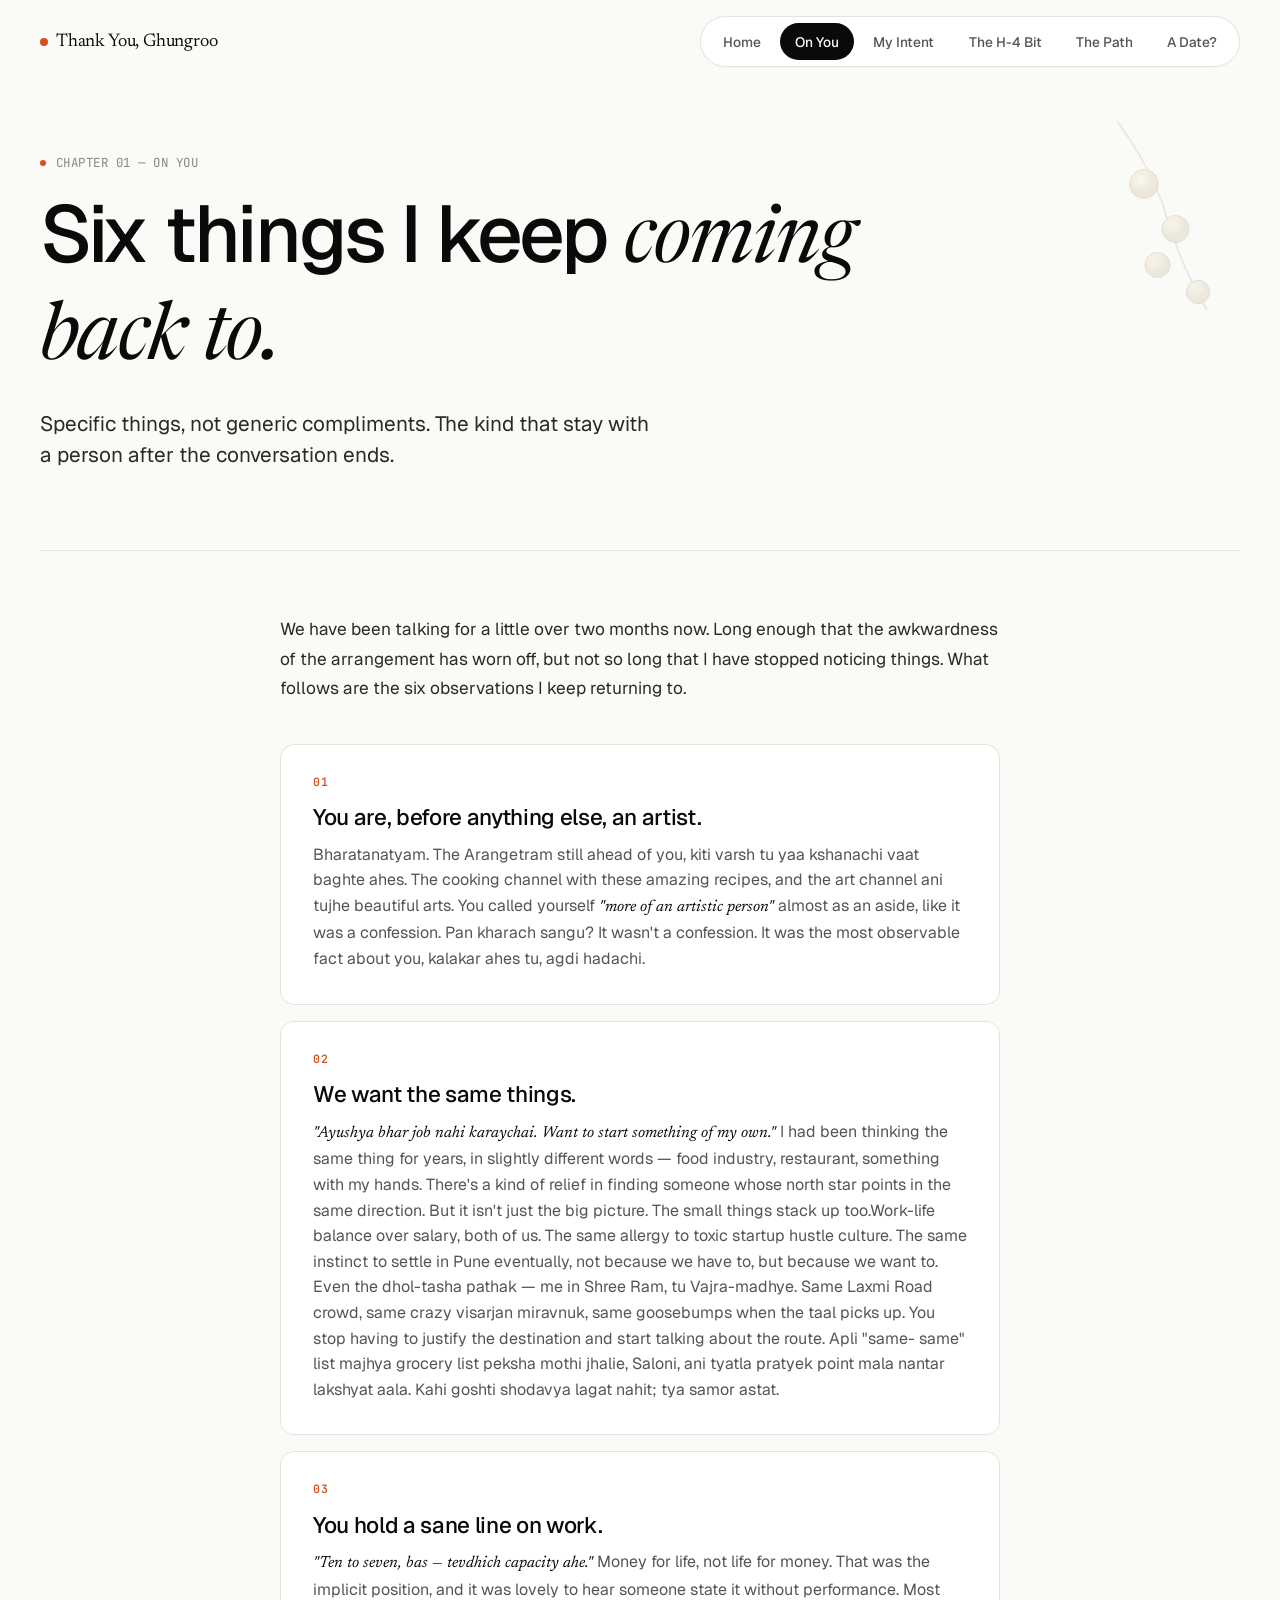
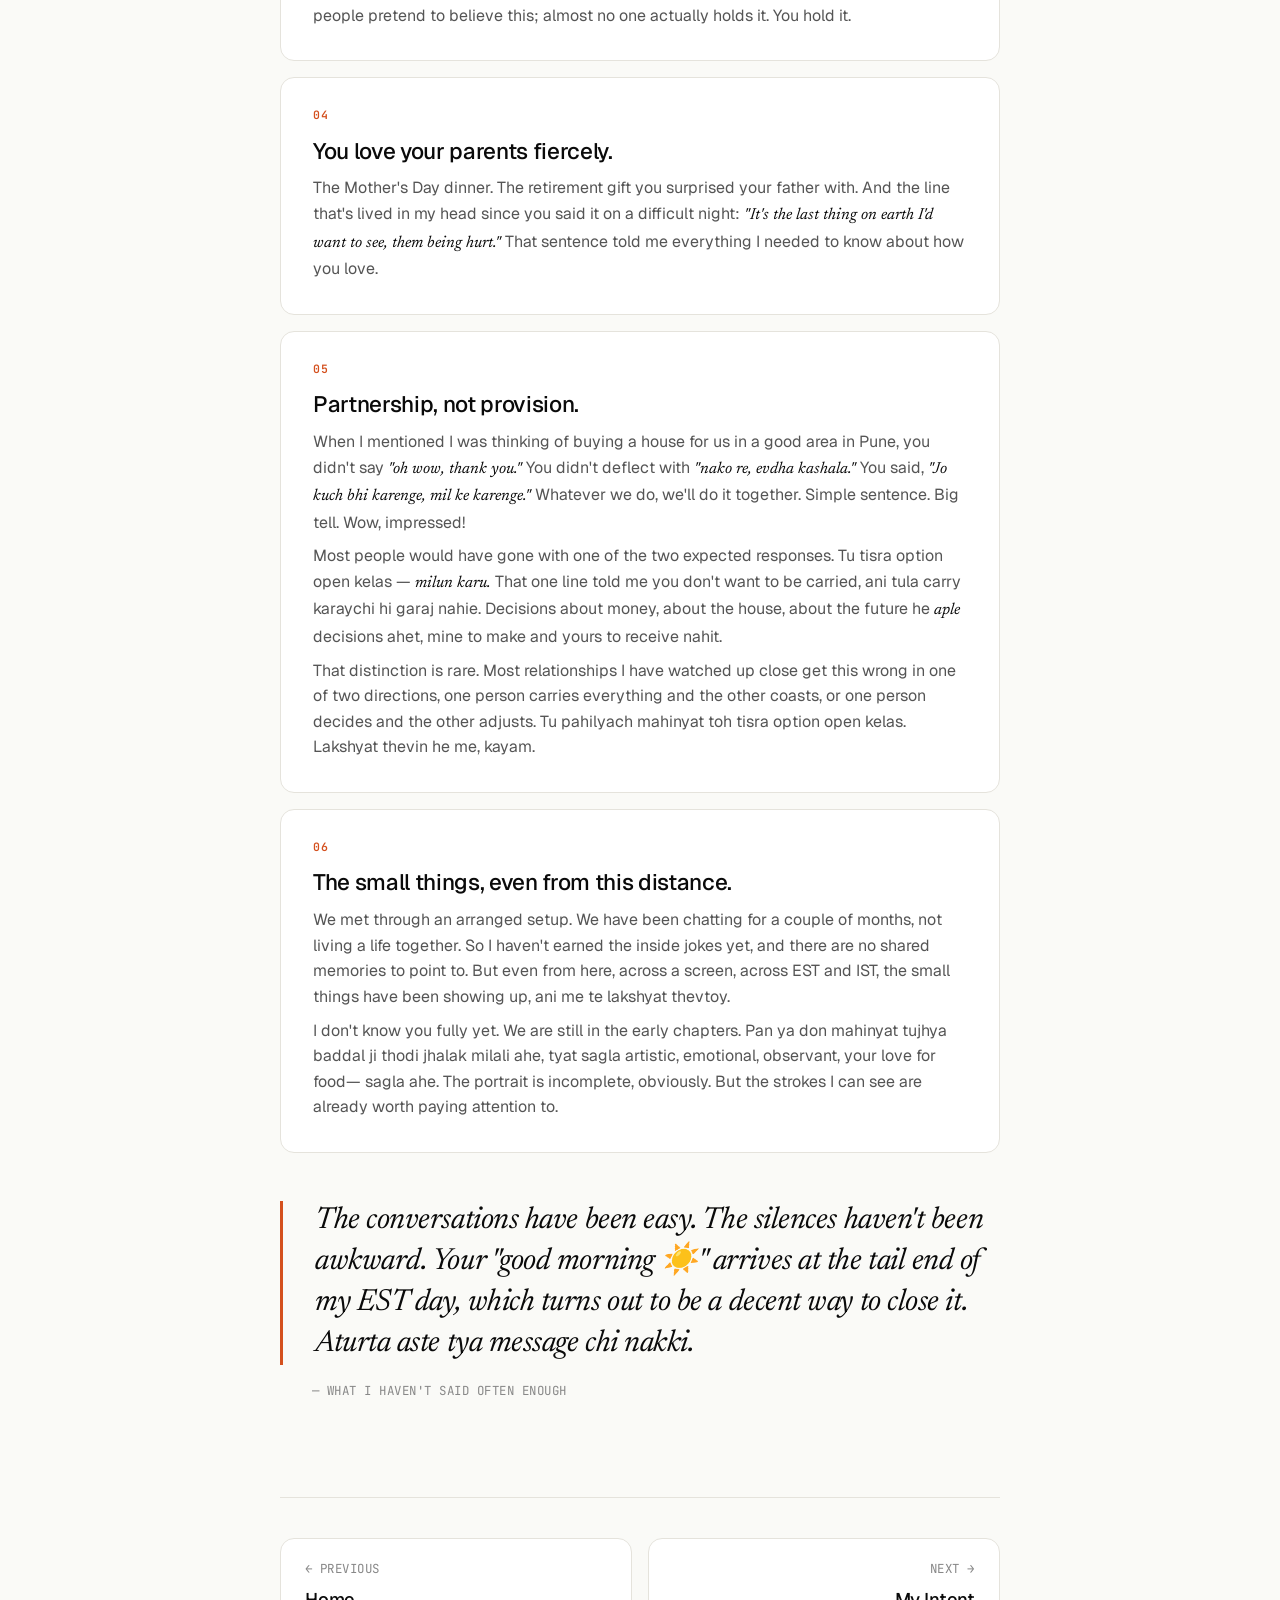
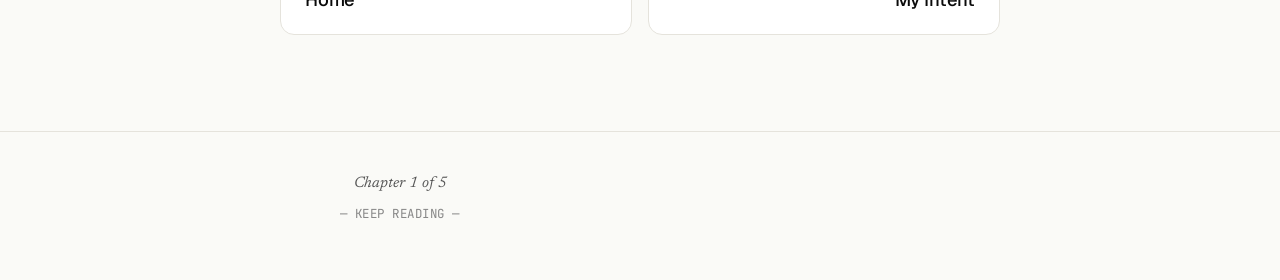
==== commit 78f9b4a4: "updated content" ====
--- a/pages/about-you.html
+++ b/pages/about-you.html
@@ -57,20 +57,16 @@
 
     <section class="article-content">
       <p>
-        We've been talking for a little over two months now. Long enough that the awkwardness of the
-        arrangement has worn off, but not so long that I've stopped noticing things. What follows
-        are the six observations I keep returning to — the ones that won't leave me alone.
+        We have been talking for a little over two months now. Long enough that the awkwardness of the
+        arrangement has worn off, but not so long that I have stopped noticing things. What follows
+        are the six observations I keep returning to.
       </p>
 
       <div class="cards-stack">
         <div class="stack-card" data-num="01">
           <h3>You are, before anything else, an artist.</h3>
           <p>
-            Bharatanatyam. The Arangetram still ahead of you. The Instagram channel that hit
-            sixty-four thousand views on a single recipe — shot with a Hollyland mic, voice-over
-            and edit done by you alone. You called yourself <em>"more of an artistic person"</em>
-            almost as an aside, like it was a confession. It wasn't. It was the most observable
-            fact about you.
+            Bharatanatyam. The Arangetram still ahead of you, kiti varsh tu yaa kshanachi vaat baghte ahes. The cooking channel with these amazing recipes, and the art channel ani tujhe beautiful arts. You called yourself <em>"more of an artistic person"</em> almost as an aside, like it was a confession. Pan kharach sangu? It wasn't a confession. It was the most observable fact about you, kalakar ahes tu, agdi hadachi.
           </p>
         </div>
 
@@ -78,9 +74,18 @@
           <h3>We want the same things.</h3>
           <p>
             <em>"Ayushya bhar job nahi karaychai. Want to start something of my own."</em>
-            I had been thinking the same thing for years, in slightly different words. There's a kind of
-            relief in finding someone whose north star points in the same direction — you stop
-            having to justify the destination and start talking about the route.
+            I had been thinking the same thing for years, in slightly different words — food industry,
+            restaurant, something with my hands. There's a kind of relief in finding someone whose
+            north star points in the same direction.
+
+            But it isn't just the big picture. The small things stack up too.Work-life balance over salary, both of us. The same allergy to toxic startup hustle culture. The same instinct to settle in Pune eventually, not
+            because we have to, but because we want to. Even the dhol-tasha pathak — me in Shree Ram,
+            tu Vajra-madhye. Same Laxmi Road crowd, same crazy visarjan miravnuk, same goosebumps when
+            the taal picks up.
+
+            You stop having to justify the destination and start talking about the route. Apli "same-
+            same" list majhya grocery list peksha mothi jhalie, Saloni, ani tyatla pratyek point
+            mala nantar lakshyat aala. Kahi goshti shodavya lagat nahit; tya samor astat.
           </p>
         </div>
 
@@ -99,36 +104,57 @@
           <p>
             The Mother's Day dinner. The retirement gift you surprised your father with. And the
             line that's lived in my head since you said it on a difficult night:
-            <em>"It's the last thing on earth I'd want to see — them being hurt."</em>
+            <em>"It's the last thing on earth I'd want to see, them being hurt."</em>
             That sentence told me everything I needed to know about how you love.
           </p>
         </div>
 
         <div class="stack-card" data-num="05">
-          <h3>You know your own patterns.</h3>
+          <h3>Partnership, not provision.</h3>
           <p>
-            <em>"All days are not same,"</em> you said about your harder days.
-            <em>"Pahile shant aste, mag jel up zalle ki comfortable."</em>
-            You described yourself with the kind of accuracy most people never achieve about
-            themselves. Self-awareness like that is rare enough that I notice it immediately when
-            it shows up.
+            When I mentioned I was thinking of buying a house for us in a good area in Pune,
+            you didn't say <em>"oh wow, thank you."</em> You didn't deflect with
+            <em>"nako re, evdha kashala."</em> You said,
+            <em>"Jo kuch bhi karenge, mil ke karenge."</em>
+            Whatever we do, we'll do it together. Simple sentence. Big tell. Wow, impressed!
+          </p>
+          <p>
+            Most people would have gone with one of the two expected responses. Tu tisra
+            option open kelas — <em>milun karu.</em> That one line told me you don't want
+            to be carried, ani tula carry karaychi hi garaj nahie. Decisions about money, about the house, 
+            about the future he <em>aple</em> decisions ahet, mine to make and yours to receive nahit.
+          </p>
+          <p>
+            That distinction is rare. Most relationships I have watched up close get this
+            wrong in one of two directions, one person carries everything and the other
+            coasts, or one person decides and the other adjusts. Tu pahilyach mahinyat
+            toh tisra option open kelas. Lakshyat thevin he me, kayam.
           </p>
         </div>
 
         <div class="stack-card" data-num="06">
-          <h3>The small things accumulate.</h3>
+          <h3>The small things, even from this distance.</h3>
           <p>
-            The Marathi poem you wrote for Gudi Padwa. The <em>"Disle mala tuze"</em> at the
-            wedding. The "sukhi atma" t-shirt. The lost-keys drama. The single tear-emoji you sent
-            over an unavailable Sps lollipop. Individually, they're nothing. Collectively,
-            they're a portrait.
+            We met through an arranged setup. We have been chatting for a couple of months,
+            not living a life together. So I haven't earned the inside jokes yet, and there
+            are no shared memories to point to. But even from here, across a screen, across
+            EST and IST, the small things have been showing up, ani me te lakshyat thevtoy.
+          </p>
+          <p>
+            I don't know you fully yet. We are still in the early chapters. Pan ya don
+            mahinyat tujhya baddal ji thodi jhalak milali ahe, tyat sagla artistic,
+            emotional, observant, your love for food— sagla ahe. The portrait
+            is incomplete, obviously. But the strokes I can see are already worth paying
+            attention to.
           </p>
         </div>
       </div>
 
       <div class="quote-mark">
         <blockquote>
-          The conversations have been easy. The silences haven't been awkward. Your "good morning ☀️" has been opening my mornings, and your "good night" has been closing them.
+          The conversations have been easy. The silences haven't been awkward.
+          Your "good morning ☀️" arrives at the tail end of my EST day, which
+          turns out to be a decent way to close it. Aturta aste tya message chi nakki.
         </blockquote>
         <cite>— What I haven't said often enough</cite>
       </div>
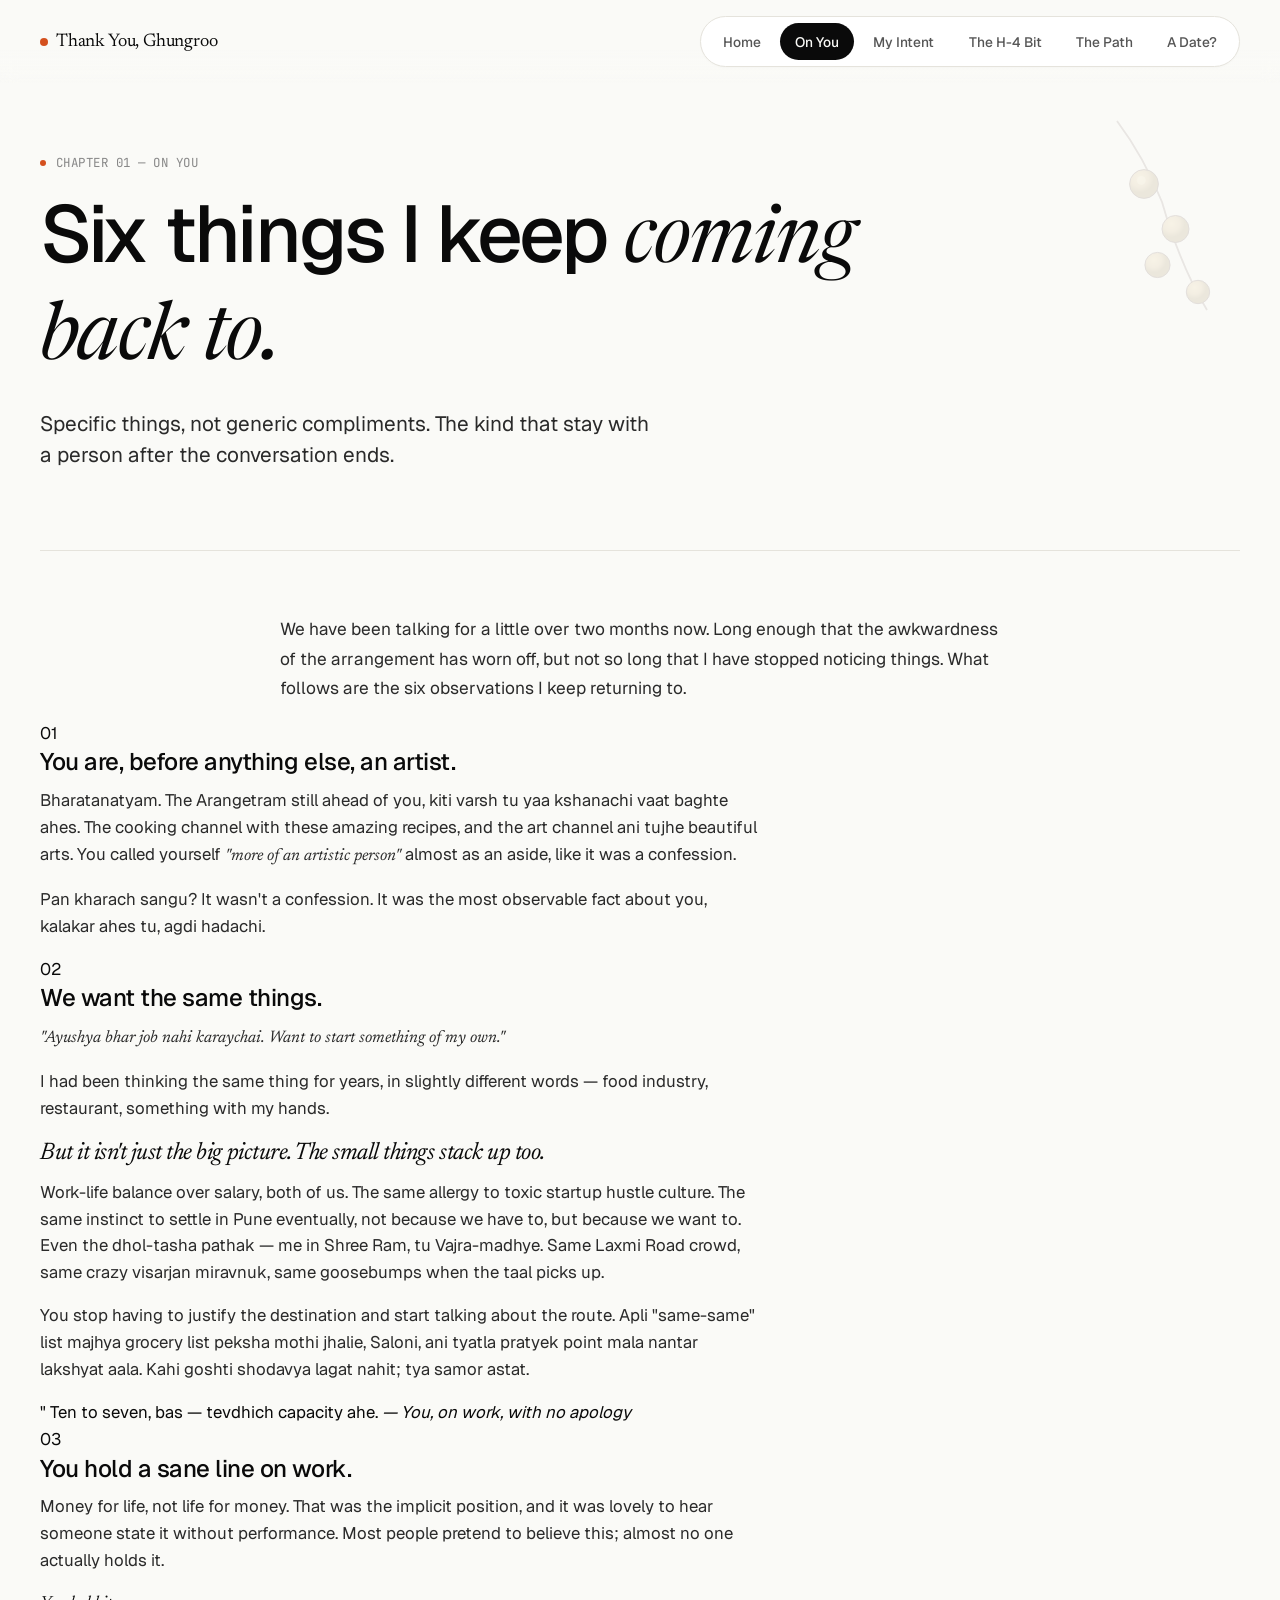
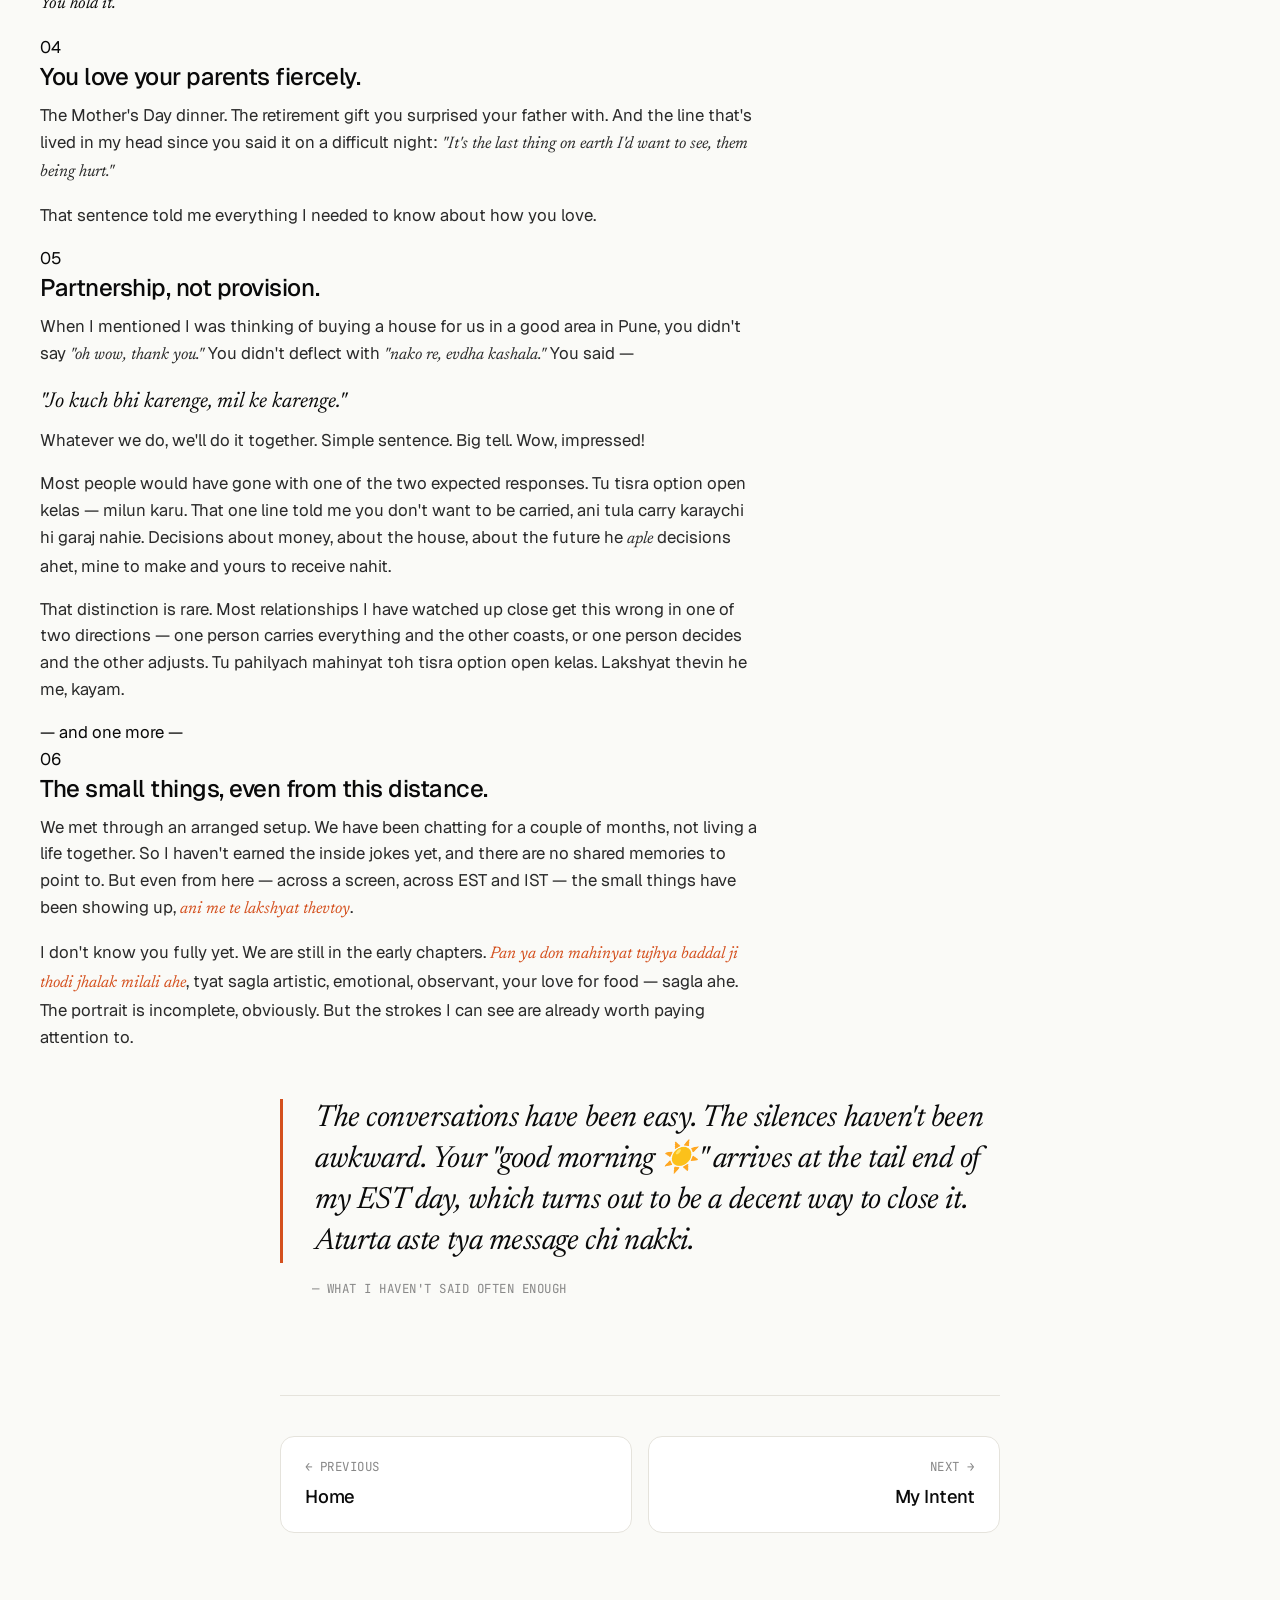
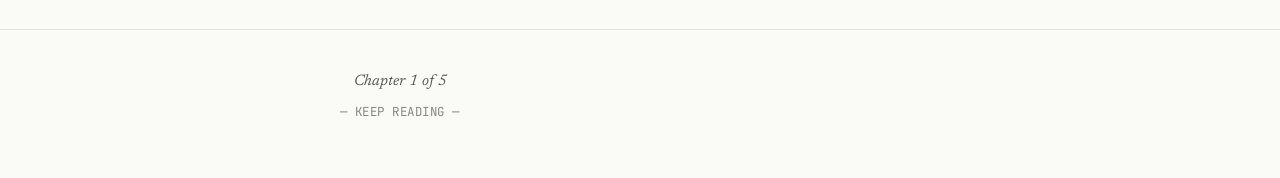
==== commit f002a8e7: "updated visual aspect of few pages" ====
--- a/pages/about-you.html
+++ b/pages/about-you.html
@@ -31,8 +31,6 @@
 
   <main>
     <section class="article-hero" style="position: relative; overflow: hidden;">
-
-      <!-- Subtle ghungroo accent -->
       <svg viewBox="0 0 200 280" xmlns="http://www.w3.org/2000/svg" style="position: absolute; top: 20px; right: -30px; width: 180px; opacity: 0.13; pointer-events: none;" aria-hidden="true">
         <defs>
           <radialGradient id="ay-bell" cx="35%" cy="30%">
@@ -57,104 +55,134 @@
 
     <section class="article-content">
       <p>
-        We have been talking for a little over two months now. Long enough that the awkwardness of the
-        arrangement has worn off, but not so long that I have stopped noticing things. What follows
-        are the six observations I keep returning to.
+        We have been talking for a little over two months now. Long enough that the awkwardness of the arrangement has worn off, but not so long that I have stopped noticing things. What follows are the six observations I keep returning to.
       </p>
-
-      <div class="cards-stack">
-        <div class="stack-card" data-num="01">
+    </section>
+
+    <!-- Editorial card grid — breaks out of narrow column -->
+    <section class="editorial-cards">
+
+      <!-- Card 01: Artist — featured, large -->
+      <article class="ed-card warm featured span-7">
+        <div>
+          <span class="ed-num">01</span>
           <h3>You are, before anything else, an artist.</h3>
           <p>
-            Bharatanatyam. The Arangetram still ahead of you, kiti varsh tu yaa kshanachi vaat baghte ahes. The cooking channel with these amazing recipes, and the art channel ani tujhe beautiful arts. You called yourself <em>"more of an artistic person"</em> almost as an aside, like it was a confession. Pan kharach sangu? It wasn't a confession. It was the most observable fact about you, kalakar ahes tu, agdi hadachi.
-          </p>
-        </div>
-
-        <div class="stack-card" data-num="02">
+            Bharatanatyam. The Arangetram still ahead of you, <span class="marathi">kiti varsh tu yaa kshanachi vaat baghte ahes</span>. The cooking channel with these amazing recipes, and the art channel ani tujhe beautiful arts. You called yourself <em>"more of an artistic person"</em> almost as an aside, like it was a confession.
+          </p>
+          <p>
+            <span class="marathi">Pan kharach sangu?</span> It wasn't a confession. It was the most observable fact about you, <span class="highlight">kalakar ahes tu, agdi hadachi</span>.
+          </p>
+        </div>
+      </article>
+
+      <!-- Card 02: Same things — dark card -->
+      <article class="ed-card dark span-5">
+        <div>
+          <span class="ed-num">02</span>
           <h3>We want the same things.</h3>
           <p>
             <em>"Ayushya bhar job nahi karaychai. Want to start something of my own."</em>
-            I had been thinking the same thing for years, in slightly different words — food industry,
-            restaurant, something with my hands. There's a kind of relief in finding someone whose
-            north star points in the same direction.
-
-            But it isn't just the big picture. The small things stack up too.Work-life balance over salary, both of us. The same allergy to toxic startup hustle culture. The same instinct to settle in Pune eventually, not
-            because we have to, but because we want to. Even the dhol-tasha pathak — me in Shree Ram,
-            tu Vajra-madhye. Same Laxmi Road crowd, same crazy visarjan miravnuk, same goosebumps when
-            the taal picks up.
-
-            You stop having to justify the destination and start talking about the route. Apli "same-
-            same" list majhya grocery list peksha mothi jhalie, Saloni, ani tyatla pratyek point
-            mala nantar lakshyat aala. Kahi goshti shodavya lagat nahit; tya samor astat.
-          </p>
-        </div>
-
-        <div class="stack-card" data-num="03">
+          </p>
+          <p>
+            I had been thinking the same thing for years, in slightly different words — food industry, restaurant, something with my hands.
+          </p>
+        </div>
+      </article>
+
+      <!-- Card continuation — wide for the "same-same list" deep dive -->
+      <article class="ed-card span-12 bar">
+        <div>
+          <h3 style="font-family: var(--serif); font-style: italic; font-weight: 400; font-size: 1.5rem;">But it isn't just the big picture. The small things stack up too.</h3>
+          <p>
+            Work-life balance over salary, both of us. The same allergy to toxic startup hustle culture. The same instinct to settle in Pune eventually, not because we have to, but because we want to. Even the dhol-tasha pathak — me in Shree Ram, tu Vajra-madhye. Same Laxmi Road crowd, same crazy visarjan miravnuk, same goosebumps when the taal picks up.
+          </p>
+          <p>
+            You stop having to justify the destination and start talking about the route. <span class="marathi">Apli "same-same" list majhya grocery list peksha mothi jhalie, Saloni, ani tyatla pratyek point mala nantar lakshyat aala. Kahi goshti shodavya lagat nahit; tya samor astat.</span>
+          </p>
+        </div>
+      </article>
+
+      <!-- Mid-page pull quote -->
+      <div class="ed-pullquote">
+        <span class="quote-mark-large">"</span>
+        Ten to seven, bas — tevdhich capacity ahe.
+        <cite>— You, on work, with no apology</cite>
+      </div>
+
+      <!-- Card 03: Sane line on work -->
+      <article class="ed-card span-7">
+        <div>
+          <span class="ed-num">03</span>
           <h3>You hold a sane line on work.</h3>
           <p>
-            <em>"Ten to seven, bas — tevdhich capacity ahe."</em>
-            Money for life, not life for money. That was the implicit position, and it was lovely
-            to hear someone state it without performance. Most people pretend to believe this;
-            almost no one actually holds it. You hold it.
-          </p>
-        </div>
-
-        <div class="stack-card" data-num="04">
+            Money for life, not life for money. That was the implicit position, and it was lovely to hear someone state it without performance. Most people pretend to believe this; almost no one actually holds it.
+          </p>
+          <p style="font-family: var(--serif); font-style: italic; font-size: 1.1rem; color: var(--fg);">
+            You hold it.
+          </p>
+        </div>
+      </article>
+
+      <!-- Card 04: Parents — cream variant -->
+      <article class="ed-card cream span-5">
+        <div>
+          <span class="ed-num">04</span>
           <h3>You love your parents fiercely.</h3>
           <p>
-            The Mother's Day dinner. The retirement gift you surprised your father with. And the
-            line that's lived in my head since you said it on a difficult night:
-            <em>"It's the last thing on earth I'd want to see, them being hurt."</em>
-            That sentence told me everything I needed to know about how you love.
-          </p>
-        </div>
-
-        <div class="stack-card" data-num="05">
+            The Mother's Day dinner. The retirement gift you surprised your father with. And the line that's lived in my head since you said it on a difficult night: <em>"It's the last thing on earth I'd want to see, them being hurt."</em>
+          </p>
+          <p>That sentence told me everything I needed to know about how you love.</p>
+        </div>
+      </article>
+
+      <!-- Card 05: Partnership — wide, the big moment -->
+      <article class="ed-card warm span-12 featured">
+        <div>
+          <span class="ed-num">05</span>
           <h3>Partnership, not provision.</h3>
           <p>
-            When I mentioned I was thinking of buying a house for us in a good area in Pune,
-            you didn't say <em>"oh wow, thank you."</em> You didn't deflect with
-            <em>"nako re, evdha kashala."</em> You said,
+            When I mentioned I was thinking of buying a house for us in a good area in Pune, you didn't say <em>"oh wow, thank you."</em> You didn't deflect with <em>"nako re, evdha kashala."</em> You said —
+          </p>
+          <p style="font-family: var(--serif); font-style: italic; font-size: 1.35rem; color: var(--ink, var(--fg)); margin: 0.5rem 0;">
             <em>"Jo kuch bhi karenge, mil ke karenge."</em>
+          </p>
+          <p>
             Whatever we do, we'll do it together. Simple sentence. Big tell. Wow, impressed!
           </p>
           <p>
-            Most people would have gone with one of the two expected responses. Tu tisra
-            option open kelas — <em>milun karu.</em> That one line told me you don't want
-            to be carried, ani tula carry karaychi hi garaj nahie. Decisions about money, about the house, 
-            about the future he <em>aple</em> decisions ahet, mine to make and yours to receive nahit.
-          </p>
-          <p>
-            That distinction is rare. Most relationships I have watched up close get this
-            wrong in one of two directions, one person carries everything and the other
-            coasts, or one person decides and the other adjusts. Tu pahilyach mahinyat
-            toh tisra option open kelas. Lakshyat thevin he me, kayam.
-          </p>
-        </div>
-
-        <div class="stack-card" data-num="06">
+            Most people would have gone with one of the two expected responses. <span class="marathi">Tu tisra option open kelas — milun karu.</span> That one line told me you don't want to be carried, ani tula carry karaychi hi garaj nahie. Decisions about money, about the house, about the future he <em>aple</em> decisions ahet, mine to make and yours to receive nahit.
+          </p>
+          <p>
+            That distinction is rare. Most relationships I have watched up close get this wrong in one of two directions — one person carries everything and the other coasts, or one person decides and the other adjusts. <span class="marathi">Tu pahilyach mahinyat toh tisra option open kelas. Lakshyat thevin he me, kayam.</span>
+          </p>
+        </div>
+      </article>
+
+      <!-- Divider -->
+      <div class="ed-divider">— and one more —</div>
+
+      <!-- Card 06: The small things — dark + wide -->
+      <article class="ed-card dark span-12">
+        <div>
+          <span class="ed-num">06</span>
           <h3>The small things, even from this distance.</h3>
           <p>
-            We met through an arranged setup. We have been chatting for a couple of months,
-            not living a life together. So I haven't earned the inside jokes yet, and there
-            are no shared memories to point to. But even from here, across a screen, across
-            EST and IST, the small things have been showing up, ani me te lakshyat thevtoy.
-          </p>
-          <p>
-            I don't know you fully yet. We are still in the early chapters. Pan ya don
-            mahinyat tujhya baddal ji thodi jhalak milali ahe, tyat sagla artistic,
-            emotional, observant, your love for food— sagla ahe. The portrait
-            is incomplete, obviously. But the strokes I can see are already worth paying
-            attention to.
-          </p>
-        </div>
-      </div>
-
+            We met through an arranged setup. We have been chatting for a couple of months, not living a life together. So I haven't earned the inside jokes yet, and there are no shared memories to point to. But even from here — across a screen, across EST and IST — the small things have been showing up, <span style="color: var(--accent); font-style: italic; font-family: var(--serif);">ani me te lakshyat thevtoy</span>.
+          </p>
+          <p>
+            I don't know you fully yet. We are still in the early chapters. <span style="color: var(--accent); font-style: italic; font-family: var(--serif);">Pan ya don mahinyat tujhya baddal ji thodi jhalak milali ahe</span>, tyat sagla artistic, emotional, observant, your love for food — sagla ahe. The portrait is incomplete, obviously. But the strokes I can see are already worth paying attention to.
+          </p>
+        </div>
+      </article>
+
+    </section>
+
+    <!-- Final pull quote — kept in the narrow column -->
+    <section class="article-content">
       <div class="quote-mark">
         <blockquote>
-          The conversations have been easy. The silences haven't been awkward.
-          Your "good morning ☀️" arrives at the tail end of my EST day, which
-          turns out to be a decent way to close it. Aturta aste tya message chi nakki.
+          The conversations have been easy. The silences haven't been awkward. Your "good morning ☀️" arrives at the tail end of my EST day, which turns out to be a decent way to close it. Aturta aste tya message chi nakki.
         </blockquote>
         <cite>— What I haven't said often enough</cite>
       </div>
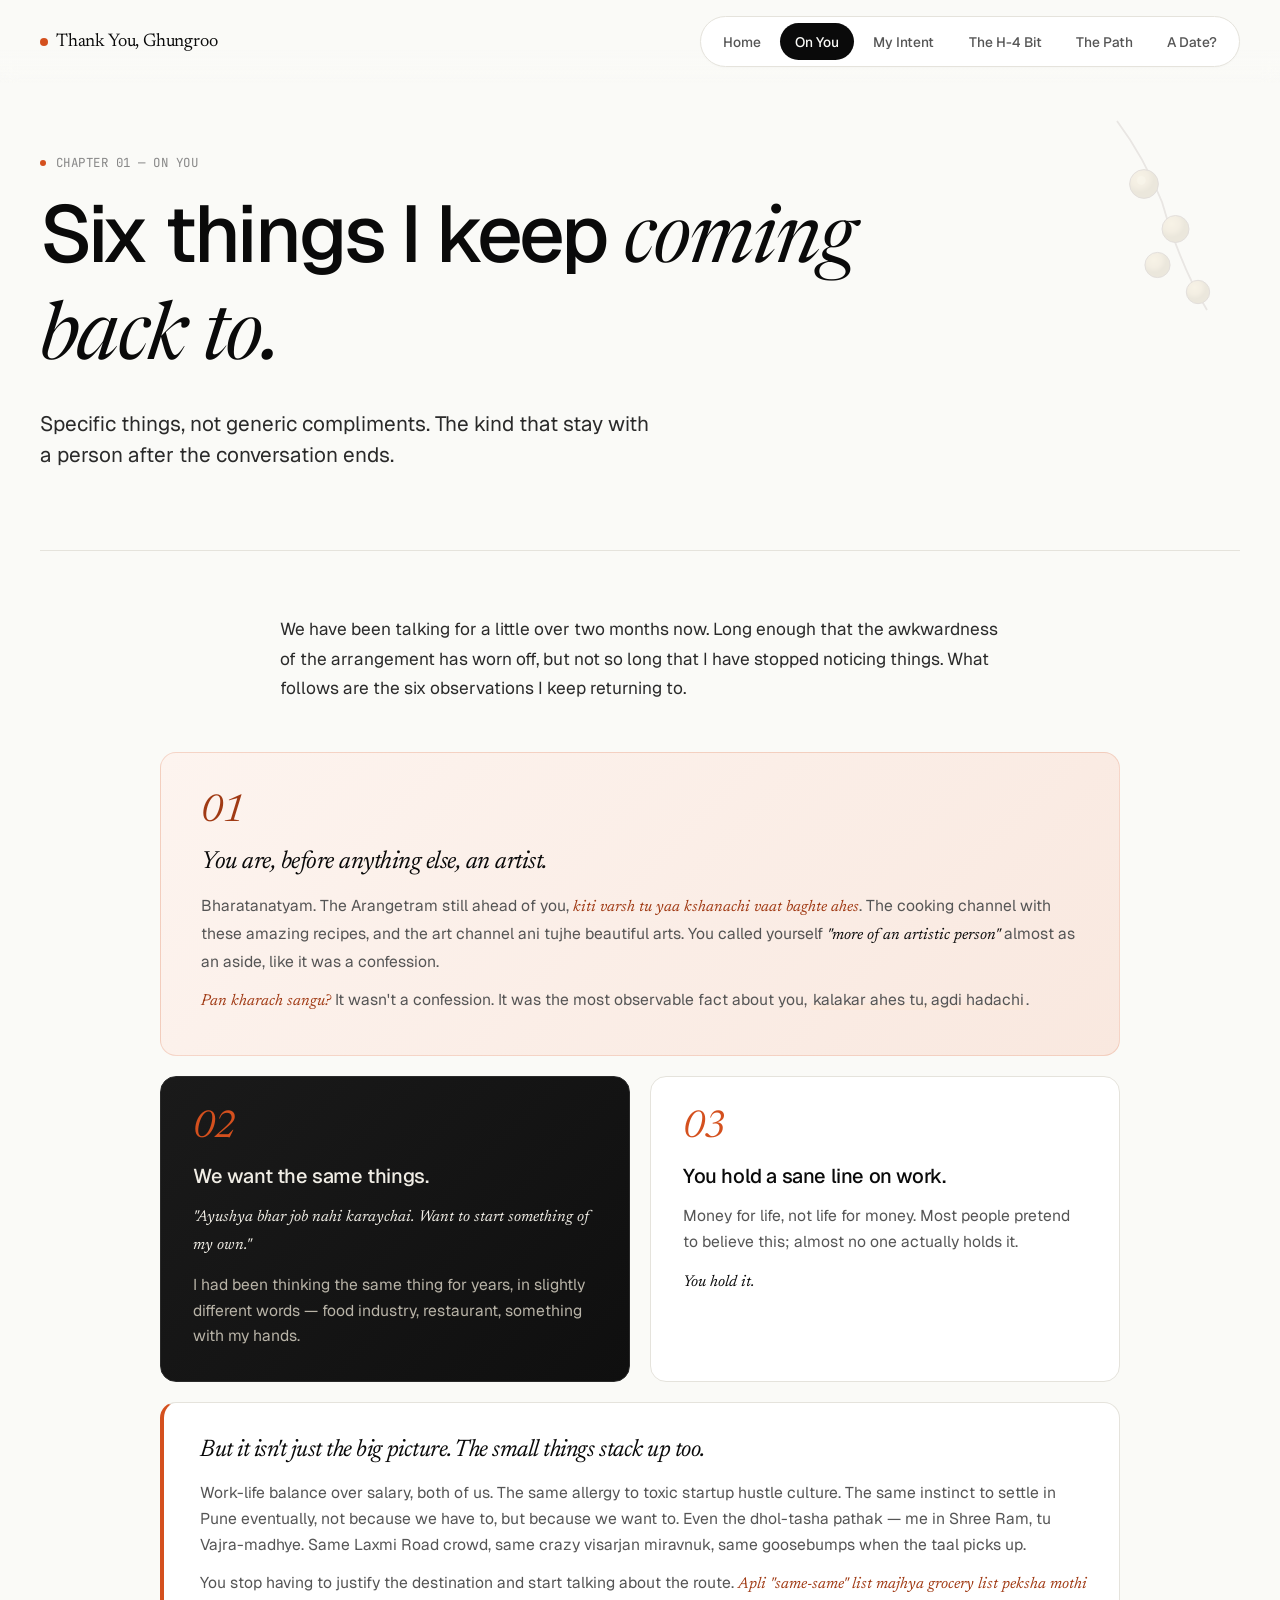
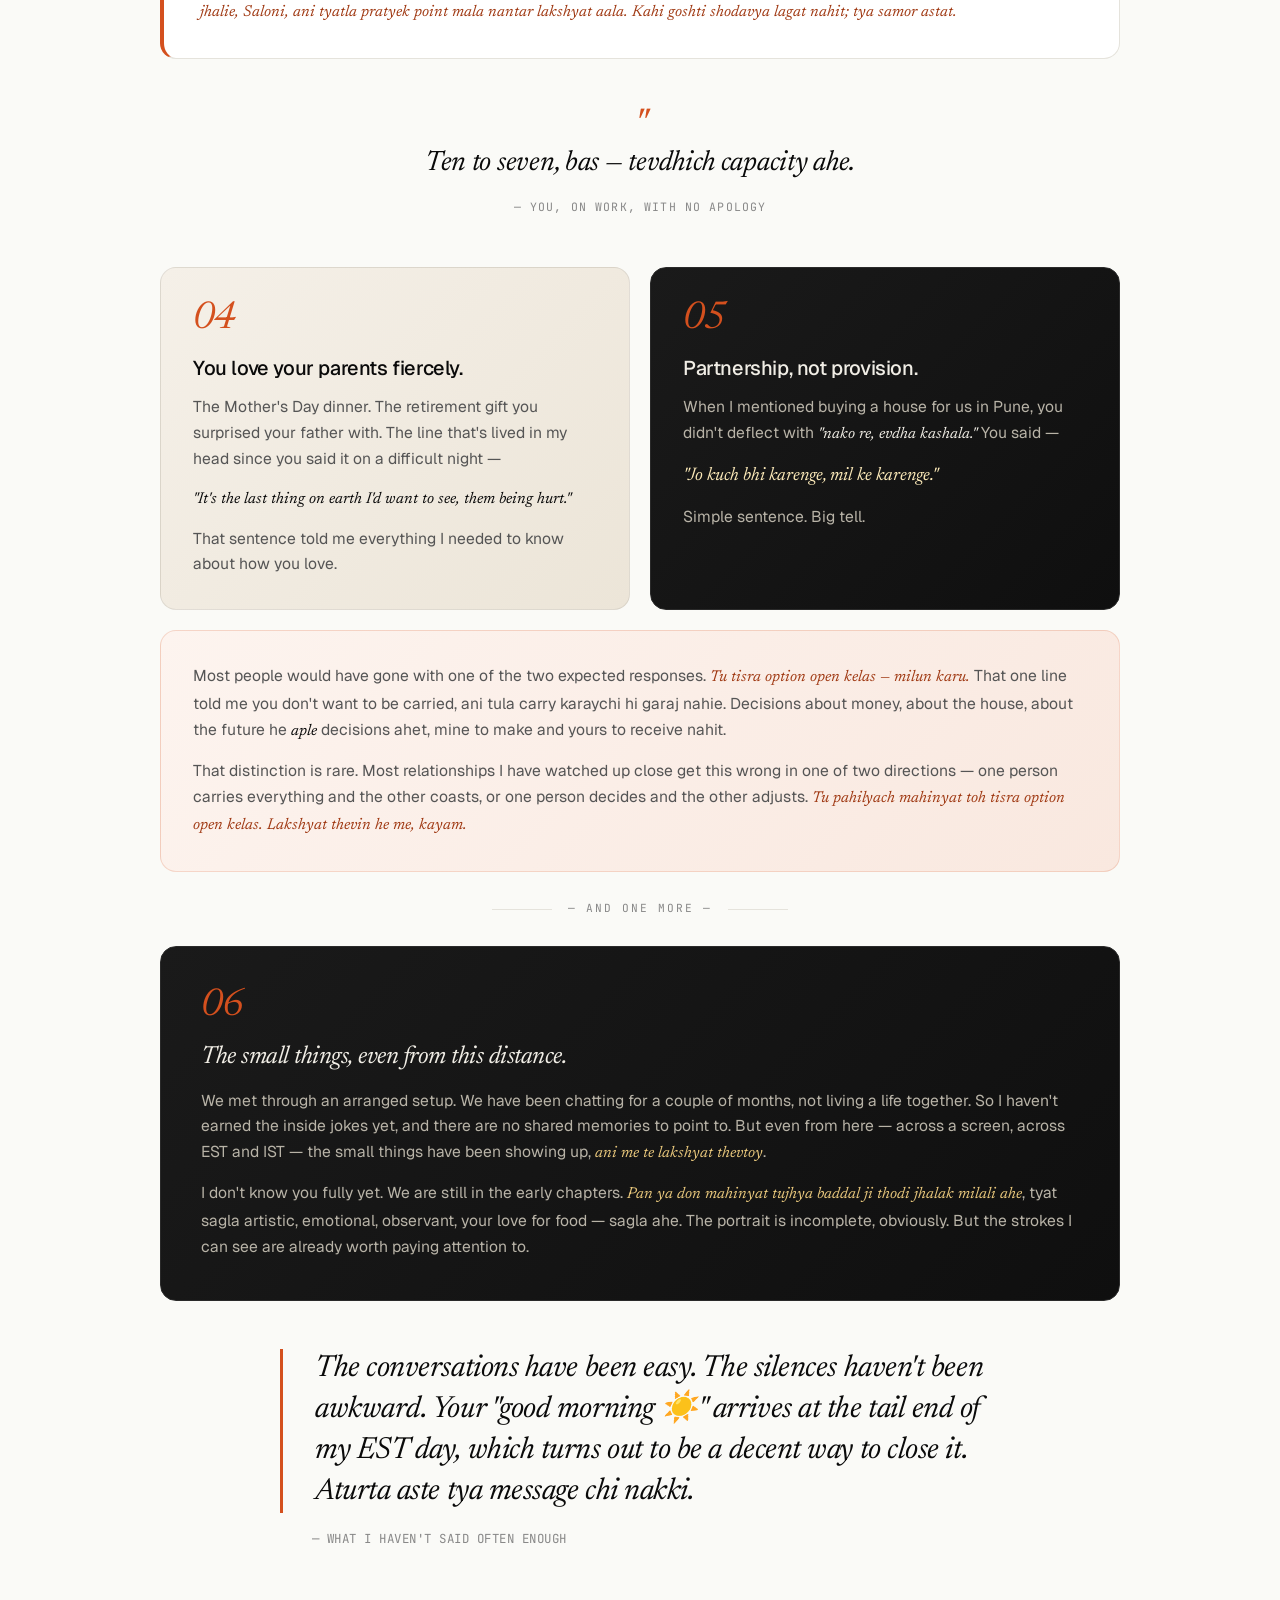
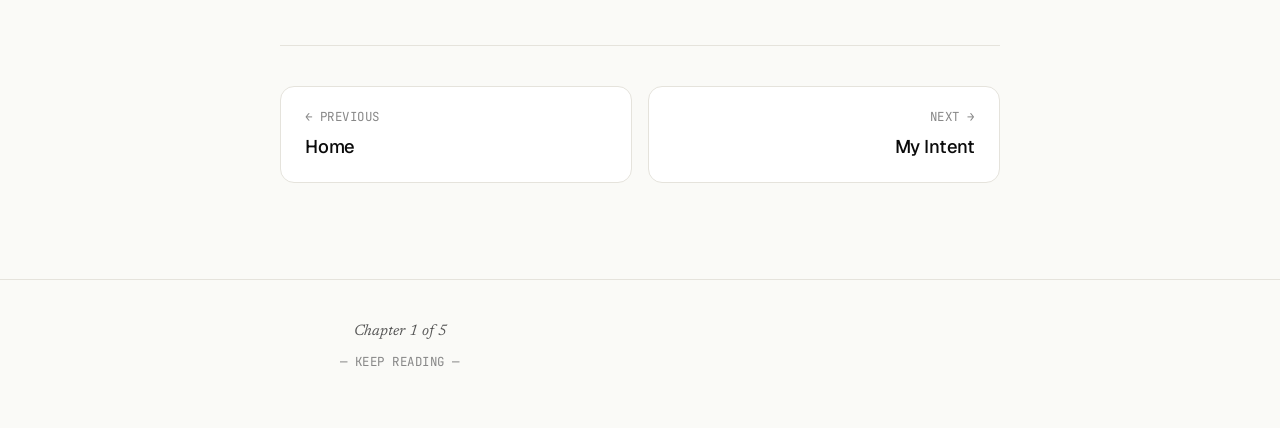
==== commit 4066c1df: "visual fix" ====
--- a/pages/about-you.html
+++ b/pages/about-you.html
@@ -59,126 +59,103 @@
       </p>
     </section>
 
-    <!-- Editorial card grid — breaks out of narrow column -->
     <section class="editorial-cards">
 
-      <!-- Card 01: Artist — featured, large -->
-      <article class="ed-card warm featured span-7">
-        <div>
-          <span class="ed-num">01</span>
-          <h3>You are, before anything else, an artist.</h3>
-          <p>
-            Bharatanatyam. The Arangetram still ahead of you, <span class="marathi">kiti varsh tu yaa kshanachi vaat baghte ahes</span>. The cooking channel with these amazing recipes, and the art channel ani tujhe beautiful arts. You called yourself <em>"more of an artistic person"</em> almost as an aside, like it was a confession.
-          </p>
-          <p>
-            <span class="marathi">Pan kharach sangu?</span> It wasn't a confession. It was the most observable fact about you, <span class="highlight">kalakar ahes tu, agdi hadachi</span>.
-          </p>
-        </div>
+      <article class="ed-card warm featured full">
+        <span class="ed-num">01</span>
+        <h3>You are, before anything else, an artist.</h3>
+        <p>
+          Bharatanatyam. The Arangetram still ahead of you, <span class="marathi">kiti varsh tu yaa kshanachi vaat baghte ahes</span>. The cooking channel with these amazing recipes, and the art channel ani tujhe beautiful arts. You called yourself <em>"more of an artistic person"</em> almost as an aside, like it was a confession.
+        </p>
+        <p>
+          <span class="marathi">Pan kharach sangu?</span> It wasn't a confession. It was the most observable fact about you, <span class="highlight">kalakar ahes tu, agdi hadachi</span>.
+        </p>
       </article>
 
-      <!-- Card 02: Same things — dark card -->
-      <article class="ed-card dark span-5">
-        <div>
-          <span class="ed-num">02</span>
-          <h3>We want the same things.</h3>
-          <p>
-            <em>"Ayushya bhar job nahi karaychai. Want to start something of my own."</em>
-          </p>
-          <p>
-            I had been thinking the same thing for years, in slightly different words — food industry, restaurant, something with my hands.
-          </p>
-        </div>
+      <article class="ed-card dark">
+        <span class="ed-num">02</span>
+        <h3>We want the same things.</h3>
+        <p>
+          <em>"Ayushya bhar job nahi karaychai. Want to start something of my own."</em>
+        </p>
+        <p>
+          I had been thinking the same thing for years, in slightly different words — food industry, restaurant, something with my hands.
+        </p>
       </article>
 
-      <!-- Card continuation — wide for the "same-same list" deep dive -->
-      <article class="ed-card span-12 bar">
-        <div>
-          <h3 style="font-family: var(--serif); font-style: italic; font-weight: 400; font-size: 1.5rem;">But it isn't just the big picture. The small things stack up too.</h3>
-          <p>
-            Work-life balance over salary, both of us. The same allergy to toxic startup hustle culture. The same instinct to settle in Pune eventually, not because we have to, but because we want to. Even the dhol-tasha pathak — me in Shree Ram, tu Vajra-madhye. Same Laxmi Road crowd, same crazy visarjan miravnuk, same goosebumps when the taal picks up.
-          </p>
-          <p>
-            You stop having to justify the destination and start talking about the route. <span class="marathi">Apli "same-same" list majhya grocery list peksha mothi jhalie, Saloni, ani tyatla pratyek point mala nantar lakshyat aala. Kahi goshti shodavya lagat nahit; tya samor astat.</span>
-          </p>
-        </div>
+      <article class="ed-card">
+        <span class="ed-num">03</span>
+        <h3>You hold a sane line on work.</h3>
+        <p>
+          Money for life, not life for money. Most people pretend to believe this; almost no one actually holds it.
+        </p>
+        <p><em>You hold it.</em></p>
       </article>
 
-      <!-- Mid-page pull quote -->
+      <article class="ed-card bar full">
+        <h3 style="font-family: var(--serif); font-style: italic; font-weight: 400; font-size: 1.5rem;">But it isn't just the big picture. The small things stack up too.</h3>
+        <p>
+          Work-life balance over salary, both of us. The same allergy to toxic startup hustle culture. The same instinct to settle in Pune eventually, not because we have to, but because we want to. Even the dhol-tasha pathak — me in Shree Ram, tu Vajra-madhye. Same Laxmi Road crowd, same crazy visarjan miravnuk, same goosebumps when the taal picks up.
+        </p>
+        <p>
+          You stop having to justify the destination and start talking about the route. <span class="marathi">Apli "same-same" list majhya grocery list peksha mothi jhalie, Saloni, ani tyatla pratyek point mala nantar lakshyat aala. Kahi goshti shodavya lagat nahit; tya samor astat.</span>
+        </p>
+      </article>
+
       <div class="ed-pullquote">
         <span class="quote-mark-large">"</span>
         Ten to seven, bas — tevdhich capacity ahe.
         <cite>— You, on work, with no apology</cite>
       </div>
 
-      <!-- Card 03: Sane line on work -->
-      <article class="ed-card span-7">
-        <div>
-          <span class="ed-num">03</span>
-          <h3>You hold a sane line on work.</h3>
-          <p>
-            Money for life, not life for money. That was the implicit position, and it was lovely to hear someone state it without performance. Most people pretend to believe this; almost no one actually holds it.
-          </p>
-          <p style="font-family: var(--serif); font-style: italic; font-size: 1.1rem; color: var(--fg);">
-            You hold it.
-          </p>
-        </div>
+      <article class="ed-card cream">
+        <span class="ed-num">04</span>
+        <h3>You love your parents fiercely.</h3>
+        <p>
+          The Mother's Day dinner. The retirement gift you surprised your father with. The line that's lived in my head since you said it on a difficult night —
+        </p>
+        <p>
+          <em>"It's the last thing on earth I'd want to see, them being hurt."</em>
+        </p>
+        <p>That sentence told me everything I needed to know about how you love.</p>
       </article>
 
-      <!-- Card 04: Parents — cream variant -->
-      <article class="ed-card cream span-5">
-        <div>
-          <span class="ed-num">04</span>
-          <h3>You love your parents fiercely.</h3>
-          <p>
-            The Mother's Day dinner. The retirement gift you surprised your father with. And the line that's lived in my head since you said it on a difficult night: <em>"It's the last thing on earth I'd want to see, them being hurt."</em>
-          </p>
-          <p>That sentence told me everything I needed to know about how you love.</p>
-        </div>
+      <article class="ed-card dark">
+        <span class="ed-num">05</span>
+        <h3>Partnership, not provision.</h3>
+        <p>
+          When I mentioned buying a house for us in Pune, you didn't deflect with <em>"nako re, evdha kashala."</em> You said —
+        </p>
+        <p style="font-family: var(--serif); font-style: italic; color: #fbe9b8; font-size: 1.15rem;">
+          "Jo kuch bhi karenge, mil ke karenge."
+        </p>
+        <p>Simple sentence. Big tell.</p>
       </article>
 
-      <!-- Card 05: Partnership — wide, the big moment -->
-      <article class="ed-card warm span-12 featured">
-        <div>
-          <span class="ed-num">05</span>
-          <h3>Partnership, not provision.</h3>
-          <p>
-            When I mentioned I was thinking of buying a house for us in a good area in Pune, you didn't say <em>"oh wow, thank you."</em> You didn't deflect with <em>"nako re, evdha kashala."</em> You said —
-          </p>
-          <p style="font-family: var(--serif); font-style: italic; font-size: 1.35rem; color: var(--ink, var(--fg)); margin: 0.5rem 0;">
-            <em>"Jo kuch bhi karenge, mil ke karenge."</em>
-          </p>
-          <p>
-            Whatever we do, we'll do it together. Simple sentence. Big tell. Wow, impressed!
-          </p>
-          <p>
-            Most people would have gone with one of the two expected responses. <span class="marathi">Tu tisra option open kelas — milun karu.</span> That one line told me you don't want to be carried, ani tula carry karaychi hi garaj nahie. Decisions about money, about the house, about the future he <em>aple</em> decisions ahet, mine to make and yours to receive nahit.
-          </p>
-          <p>
-            That distinction is rare. Most relationships I have watched up close get this wrong in one of two directions — one person carries everything and the other coasts, or one person decides and the other adjusts. <span class="marathi">Tu pahilyach mahinyat toh tisra option open kelas. Lakshyat thevin he me, kayam.</span>
-          </p>
-        </div>
+      <article class="ed-card warm full">
+        <p>
+          Most people would have gone with one of the two expected responses. <span class="marathi">Tu tisra option open kelas — milun karu.</span> That one line told me you don't want to be carried, ani tula carry karaychi hi garaj nahie. Decisions about money, about the house, about the future he <em>aple</em> decisions ahet, mine to make and yours to receive nahit.
+        </p>
+        <p>
+          That distinction is rare. Most relationships I have watched up close get this wrong in one of two directions — one person carries everything and the other coasts, or one person decides and the other adjusts. <span class="marathi">Tu pahilyach mahinyat toh tisra option open kelas. Lakshyat thevin he me, kayam.</span>
+        </p>
       </article>
 
-      <!-- Divider -->
       <div class="ed-divider">— and one more —</div>
 
-      <!-- Card 06: The small things — dark + wide -->
-      <article class="ed-card dark span-12">
-        <div>
-          <span class="ed-num">06</span>
-          <h3>The small things, even from this distance.</h3>
-          <p>
-            We met through an arranged setup. We have been chatting for a couple of months, not living a life together. So I haven't earned the inside jokes yet, and there are no shared memories to point to. But even from here — across a screen, across EST and IST — the small things have been showing up, <span style="color: var(--accent); font-style: italic; font-family: var(--serif);">ani me te lakshyat thevtoy</span>.
-          </p>
-          <p>
-            I don't know you fully yet. We are still in the early chapters. <span style="color: var(--accent); font-style: italic; font-family: var(--serif);">Pan ya don mahinyat tujhya baddal ji thodi jhalak milali ahe</span>, tyat sagla artistic, emotional, observant, your love for food — sagla ahe. The portrait is incomplete, obviously. But the strokes I can see are already worth paying attention to.
-          </p>
-        </div>
+      <article class="ed-card dark full featured">
+        <span class="ed-num">06</span>
+        <h3>The small things, even from this distance.</h3>
+        <p>
+          We met through an arranged setup. We have been chatting for a couple of months, not living a life together. So I haven't earned the inside jokes yet, and there are no shared memories to point to. But even from here — across a screen, across EST and IST — the small things have been showing up, <span class="marathi">ani me te lakshyat thevtoy</span>.
+        </p>
+        <p>
+          I don't know you fully yet. We are still in the early chapters. <span class="marathi">Pan ya don mahinyat tujhya baddal ji thodi jhalak milali ahe</span>, tyat sagla artistic, emotional, observant, your love for food — sagla ahe. The portrait is incomplete, obviously. But the strokes I can see are already worth paying attention to.
+        </p>
       </article>
 
     </section>
 
-    <!-- Final pull quote — kept in the narrow column -->
     <section class="article-content">
       <div class="quote-mark">
         <blockquote>
--- a/assets/styles.css
+++ b/assets/styles.css
@@ -446,6 +446,199 @@
   margin: 2.5rem 0;
 }
 
+/* ============================================================
+   EDITORIAL CARDS — clean 2-column grid (contained, no breakout)
+   ============================================================ */
+
+.editorial-cards {
+  max-width: 960px;
+  margin: 3rem auto;
+  display: grid;
+  grid-template-columns: repeat(2, 1fr);
+  gap: 1.25rem;
+}
+
+@media (max-width: 720px) {
+  .editorial-cards {
+    grid-template-columns: 1fr;
+    gap: 1rem;
+    margin: 2rem auto;
+  }
+}
+
+.ed-card {
+  background: var(--bg-card);
+  border: 1px solid var(--line);
+  border-radius: 16px;
+  padding: 2rem;
+  position: relative;
+  transition: transform 0.3s ease, box-shadow 0.3s ease, border-color 0.3s ease;
+  display: flex;
+  flex-direction: column;
+}
+
+.ed-card:hover {
+  transform: translateY(-3px);
+  box-shadow: 0 18px 44px rgba(0, 0, 0, 0.07);
+  border-color: var(--fg-5);
+}
+
+.ed-card .ed-num {
+  font-family: var(--serif);
+  font-style: italic;
+  font-weight: 400;
+  font-size: 2.4rem;
+  line-height: 1;
+  color: var(--accent);
+  letter-spacing: -0.03em;
+  margin-bottom: 1rem;
+  display: block;
+}
+
+.ed-card h3 {
+  font-family: var(--sans);
+  font-size: 1.25rem;
+  font-weight: 500;
+  letter-spacing: -0.02em;
+  line-height: 1.3;
+  margin: 0 0 0.85rem;
+  color: var(--fg);
+}
+
+.ed-card p {
+  margin: 0;
+  font-size: 0.98rem;
+  line-height: 1.65;
+  color: var(--fg-3);
+  max-width: none;
+}
+
+.ed-card p + p { margin-top: 0.8rem; }
+
+.ed-card em {
+  font-family: var(--serif);
+  font-style: italic;
+  color: var(--fg);
+}
+
+/* Full-width spanning card */
+.ed-card.full {
+  grid-column: 1 / -1;
+}
+
+/* Featured cards: serif italic heading */
+.ed-card.featured h3 {
+  font-family: var(--serif);
+  font-style: italic;
+  font-weight: 400;
+  font-size: 1.55rem;
+}
+
+@media (min-width: 720px) {
+  .ed-card.featured { padding: 2.5rem; }
+}
+
+/* Dark variant */
+.ed-card.dark {
+  background: linear-gradient(135deg, #1a1a1a 0%, #0f0f0f 100%);
+  border-color: #2a2a2a;
+  color: #f0ede5;
+}
+.ed-card.dark h3 { color: #f0ede5; }
+.ed-card.dark p { color: #b8b3a7; }
+.ed-card.dark em { color: #f0ede5; }
+.ed-card.dark:hover { border-color: var(--accent); }
+
+/* Warm peach variant */
+.ed-card.warm {
+  background: linear-gradient(135deg, #fdf4ef 0%, #f9e8df 100%);
+  border-color: rgba(212, 80, 30, 0.18);
+}
+.ed-card.warm .ed-num { color: var(--accent-deep); }
+
+/* Cream variant */
+.ed-card.cream {
+  background: linear-gradient(135deg, #f5f0e8 0%, #ece5d8 100%);
+  border-color: rgba(0, 0, 0, 0.08);
+}
+
+/* Side bar accent */
+.ed-card.bar {
+  border-left: 4px solid var(--accent);
+  padding-left: 2.25rem;
+}
+
+/* Inline pull-quote — spans full width */
+.ed-pullquote {
+  grid-column: 1 / -1;
+  text-align: center;
+  padding: 2.5rem 1rem 2rem;
+  font-family: var(--serif);
+  font-style: italic;
+  font-size: clamp(1.3rem, 2.4vw, 1.75rem);
+  line-height: 1.4;
+  letter-spacing: -0.01em;
+  color: var(--fg);
+}
+
+.ed-pullquote .quote-mark-large {
+  display: block;
+  font-size: 2.4rem;
+  line-height: 0.4;
+  color: var(--accent);
+  margin-bottom: 0.6rem;
+  font-family: var(--serif);
+}
+
+.ed-pullquote cite {
+  display: block;
+  margin-top: 1rem;
+  font-family: var(--mono);
+  font-style: normal;
+  font-size: 0.72rem;
+  letter-spacing: 0.1em;
+  text-transform: uppercase;
+  color: var(--fg-4);
+}
+
+/* Section divider */
+.ed-divider {
+  grid-column: 1 / -1;
+  display: flex;
+  align-items: center;
+  justify-content: center;
+  gap: 1rem;
+  padding: 0.5rem 0;
+  font-family: var(--mono);
+  font-size: 0.7rem;
+  letter-spacing: 0.18em;
+  text-transform: uppercase;
+  color: var(--fg-4);
+}
+
+.ed-divider::before,
+.ed-divider::after {
+  content: "";
+  flex: 1;
+  max-width: 60px;
+  height: 1px;
+  background: var(--line);
+}
+
+/* Inline marathi pop */
+.ed-card .marathi {
+  font-family: var(--serif);
+  font-style: italic;
+  color: var(--accent-deep);
+}
+.ed-card.dark .marathi { color: #e8c77c; }
+
+.ed-card .highlight {
+  background: linear-gradient(180deg, transparent 65%, var(--accent-soft) 65%);
+  padding: 0 2px;
+}
+
+/* Stack-card — original style, keep for backward compat */
 .stack-card {
   background: var(--bg-card);
   border: 1px solid var(--line);
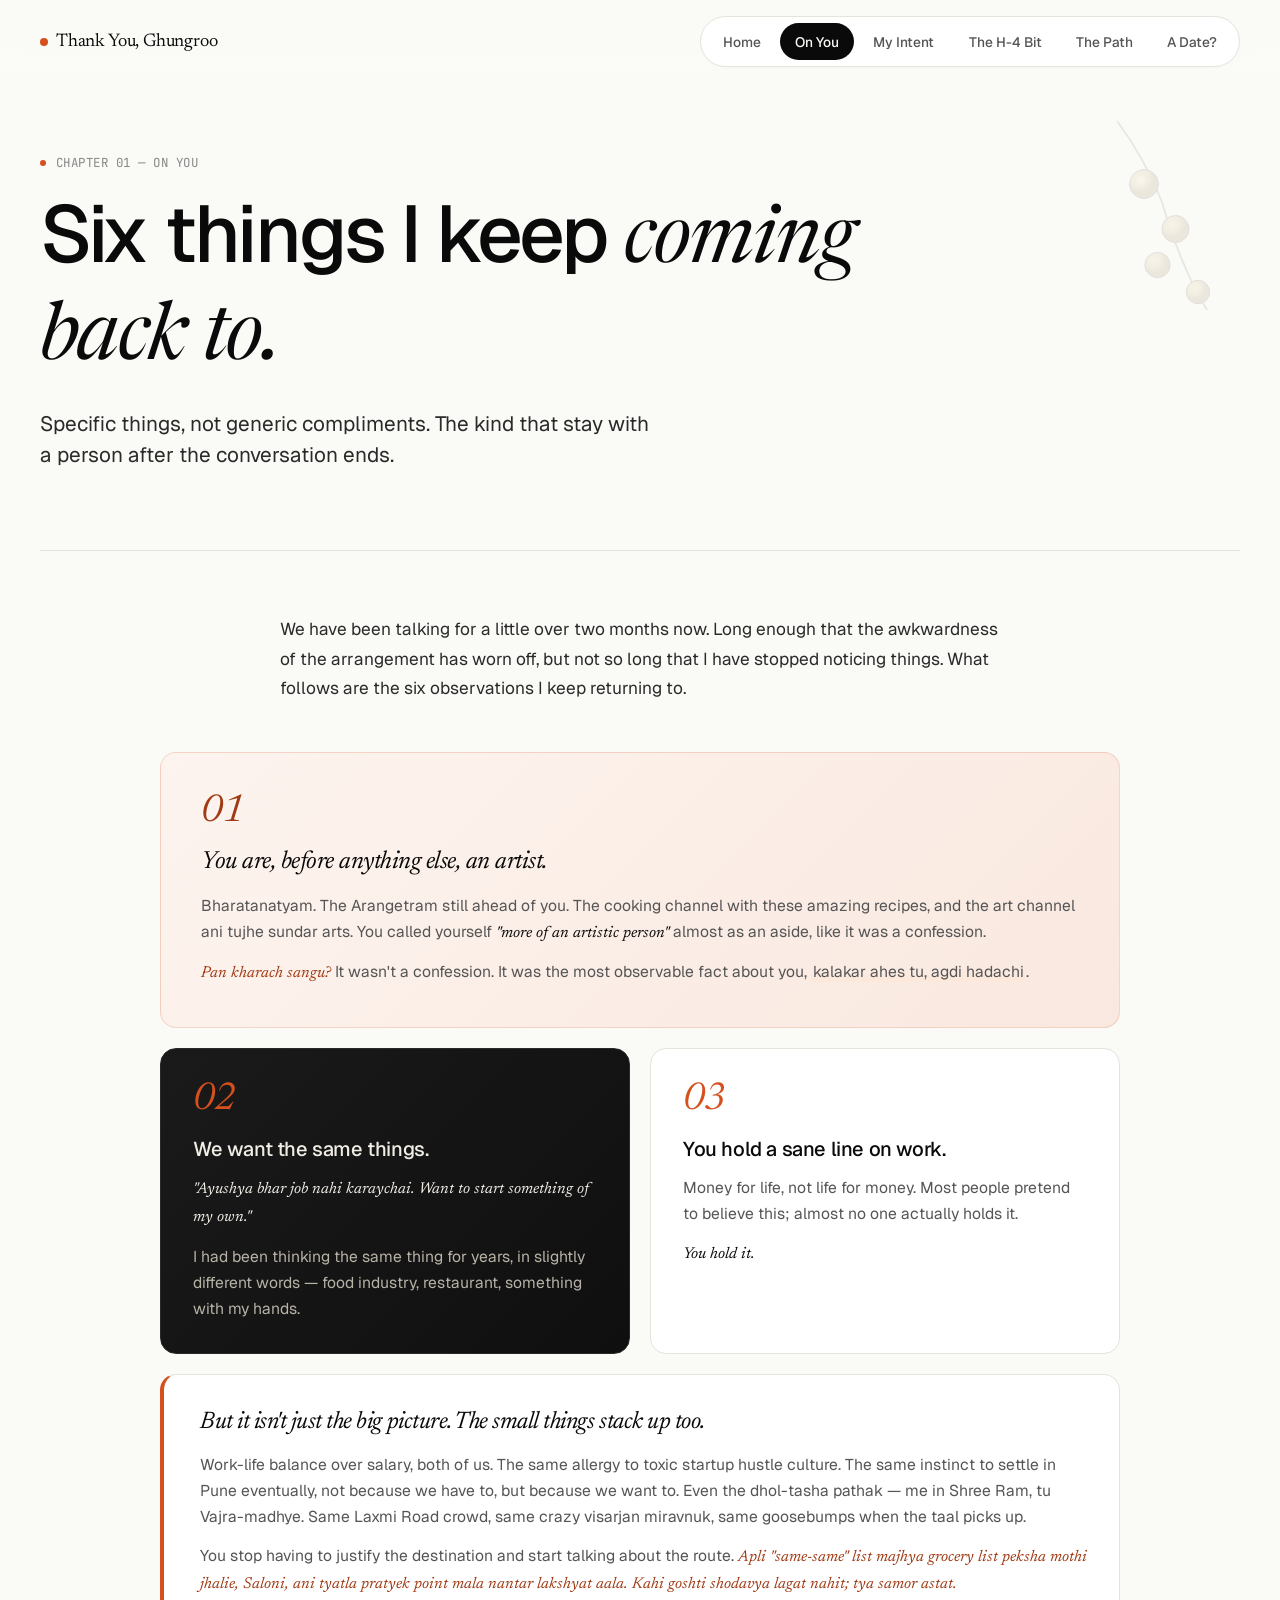
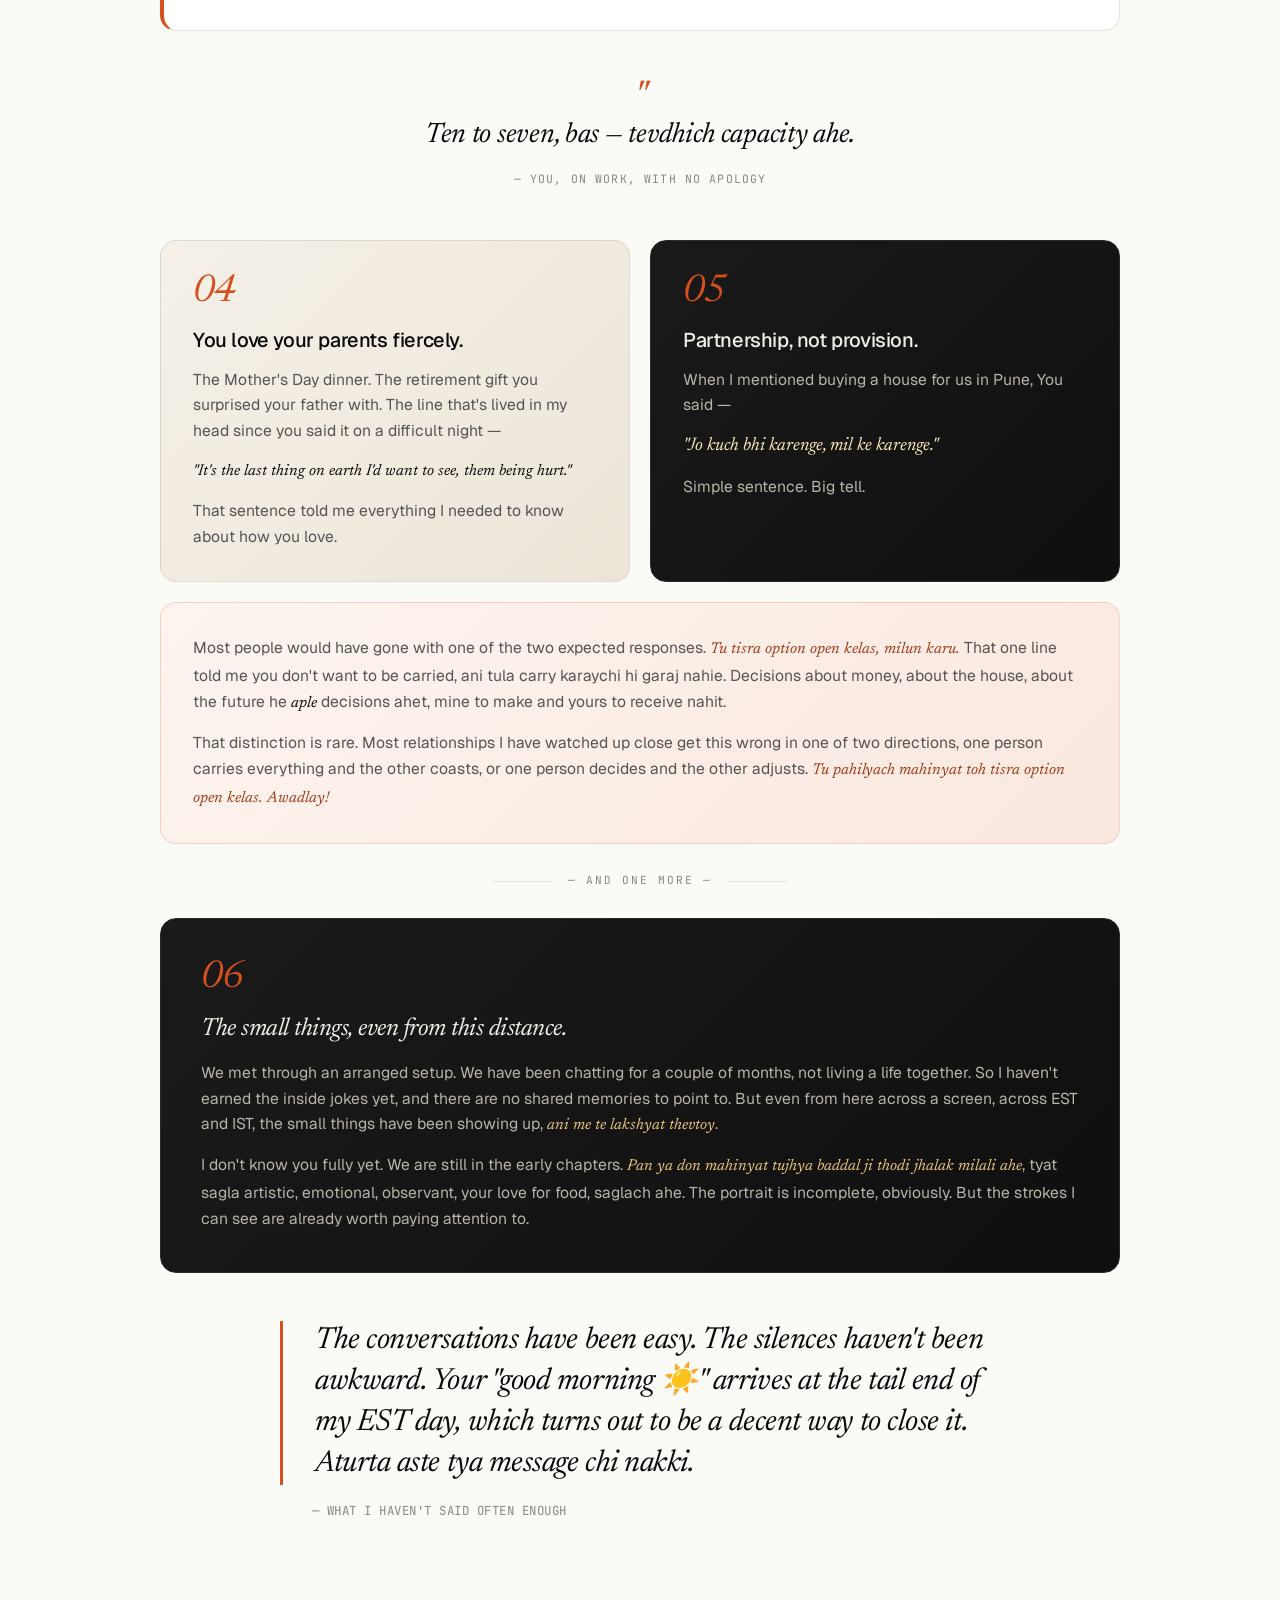
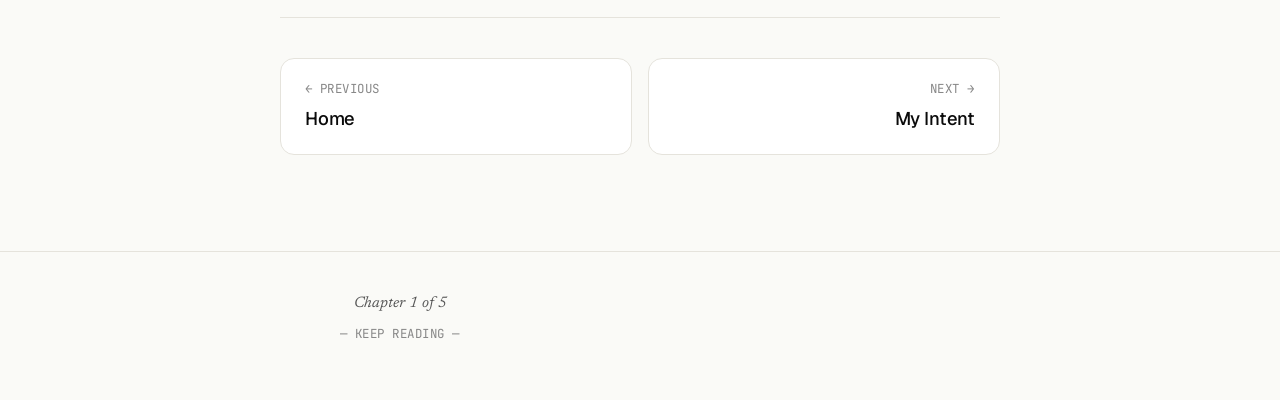
==== commit 0f87cd6d: "corrections in content" ====
--- a/pages/about-you.html
+++ b/pages/about-you.html
@@ -65,7 +65,7 @@
         <span class="ed-num">01</span>
         <h3>You are, before anything else, an artist.</h3>
         <p>
-          Bharatanatyam. The Arangetram still ahead of you, <span class="marathi">kiti varsh tu yaa kshanachi vaat baghte ahes</span>. The cooking channel with these amazing recipes, and the art channel ani tujhe beautiful arts. You called yourself <em>"more of an artistic person"</em> almost as an aside, like it was a confession.
+          Bharatanatyam. The Arangetram still ahead of you. The cooking channel with these amazing recipes, and the art channel ani tujhe sundar arts. You called yourself <em>"more of an artistic person"</em> almost as an aside, like it was a confession.
         </p>
         <p>
           <span class="marathi">Pan kharach sangu?</span> It wasn't a confession. It was the most observable fact about you, <span class="highlight">kalakar ahes tu, agdi hadachi</span>.
@@ -124,7 +124,7 @@
         <span class="ed-num">05</span>
         <h3>Partnership, not provision.</h3>
         <p>
-          When I mentioned buying a house for us in Pune, you didn't deflect with <em>"nako re, evdha kashala."</em> You said —
+          When I mentioned buying a house for us in Pune, You said —
         </p>
         <p style="font-family: var(--serif); font-style: italic; color: #fbe9b8; font-size: 1.15rem;">
           "Jo kuch bhi karenge, mil ke karenge."
@@ -134,10 +134,10 @@
 
       <article class="ed-card warm full">
         <p>
-          Most people would have gone with one of the two expected responses. <span class="marathi">Tu tisra option open kelas — milun karu.</span> That one line told me you don't want to be carried, ani tula carry karaychi hi garaj nahie. Decisions about money, about the house, about the future he <em>aple</em> decisions ahet, mine to make and yours to receive nahit.
+          Most people would have gone with one of the two expected responses. <span class="marathi">Tu tisra option open kelas, milun karu.</span> That one line told me you don't want to be carried, ani tula carry karaychi hi garaj nahie. Decisions about money, about the house, about the future he <em>aple</em> decisions ahet, mine to make and yours to receive nahit.
         </p>
         <p>
-          That distinction is rare. Most relationships I have watched up close get this wrong in one of two directions — one person carries everything and the other coasts, or one person decides and the other adjusts. <span class="marathi">Tu pahilyach mahinyat toh tisra option open kelas. Lakshyat thevin he me, kayam.</span>
+          That distinction is rare. Most relationships I have watched up close get this wrong in one of two directions, one person carries everything and the other coasts, or one person decides and the other adjusts. <span class="marathi">Tu pahilyach mahinyat toh tisra option open kelas. Awadlay!</span>
         </p>
       </article>
 
@@ -147,10 +147,10 @@
         <span class="ed-num">06</span>
         <h3>The small things, even from this distance.</h3>
         <p>
-          We met through an arranged setup. We have been chatting for a couple of months, not living a life together. So I haven't earned the inside jokes yet, and there are no shared memories to point to. But even from here — across a screen, across EST and IST — the small things have been showing up, <span class="marathi">ani me te lakshyat thevtoy</span>.
+          We met through an arranged setup. We have been chatting for a couple of months, not living a life together. So I haven't earned the inside jokes yet, and there are no shared memories to point to. But even from here across a screen, across EST and IST, the small things have been showing up, <span class="marathi">ani me te lakshyat thevtoy</span>.
         </p>
         <p>
-          I don't know you fully yet. We are still in the early chapters. <span class="marathi">Pan ya don mahinyat tujhya baddal ji thodi jhalak milali ahe</span>, tyat sagla artistic, emotional, observant, your love for food — sagla ahe. The portrait is incomplete, obviously. But the strokes I can see are already worth paying attention to.
+          I don't know you fully yet. We are still in the early chapters. <span class="marathi">Pan ya don mahinyat tujhya baddal ji thodi jhalak milali ahe</span>, tyat sagla artistic, emotional, observant, your love for food, saglach ahe. The portrait is incomplete, obviously. But the strokes I can see are already worth paying attention to.
         </p>
       </article>
 
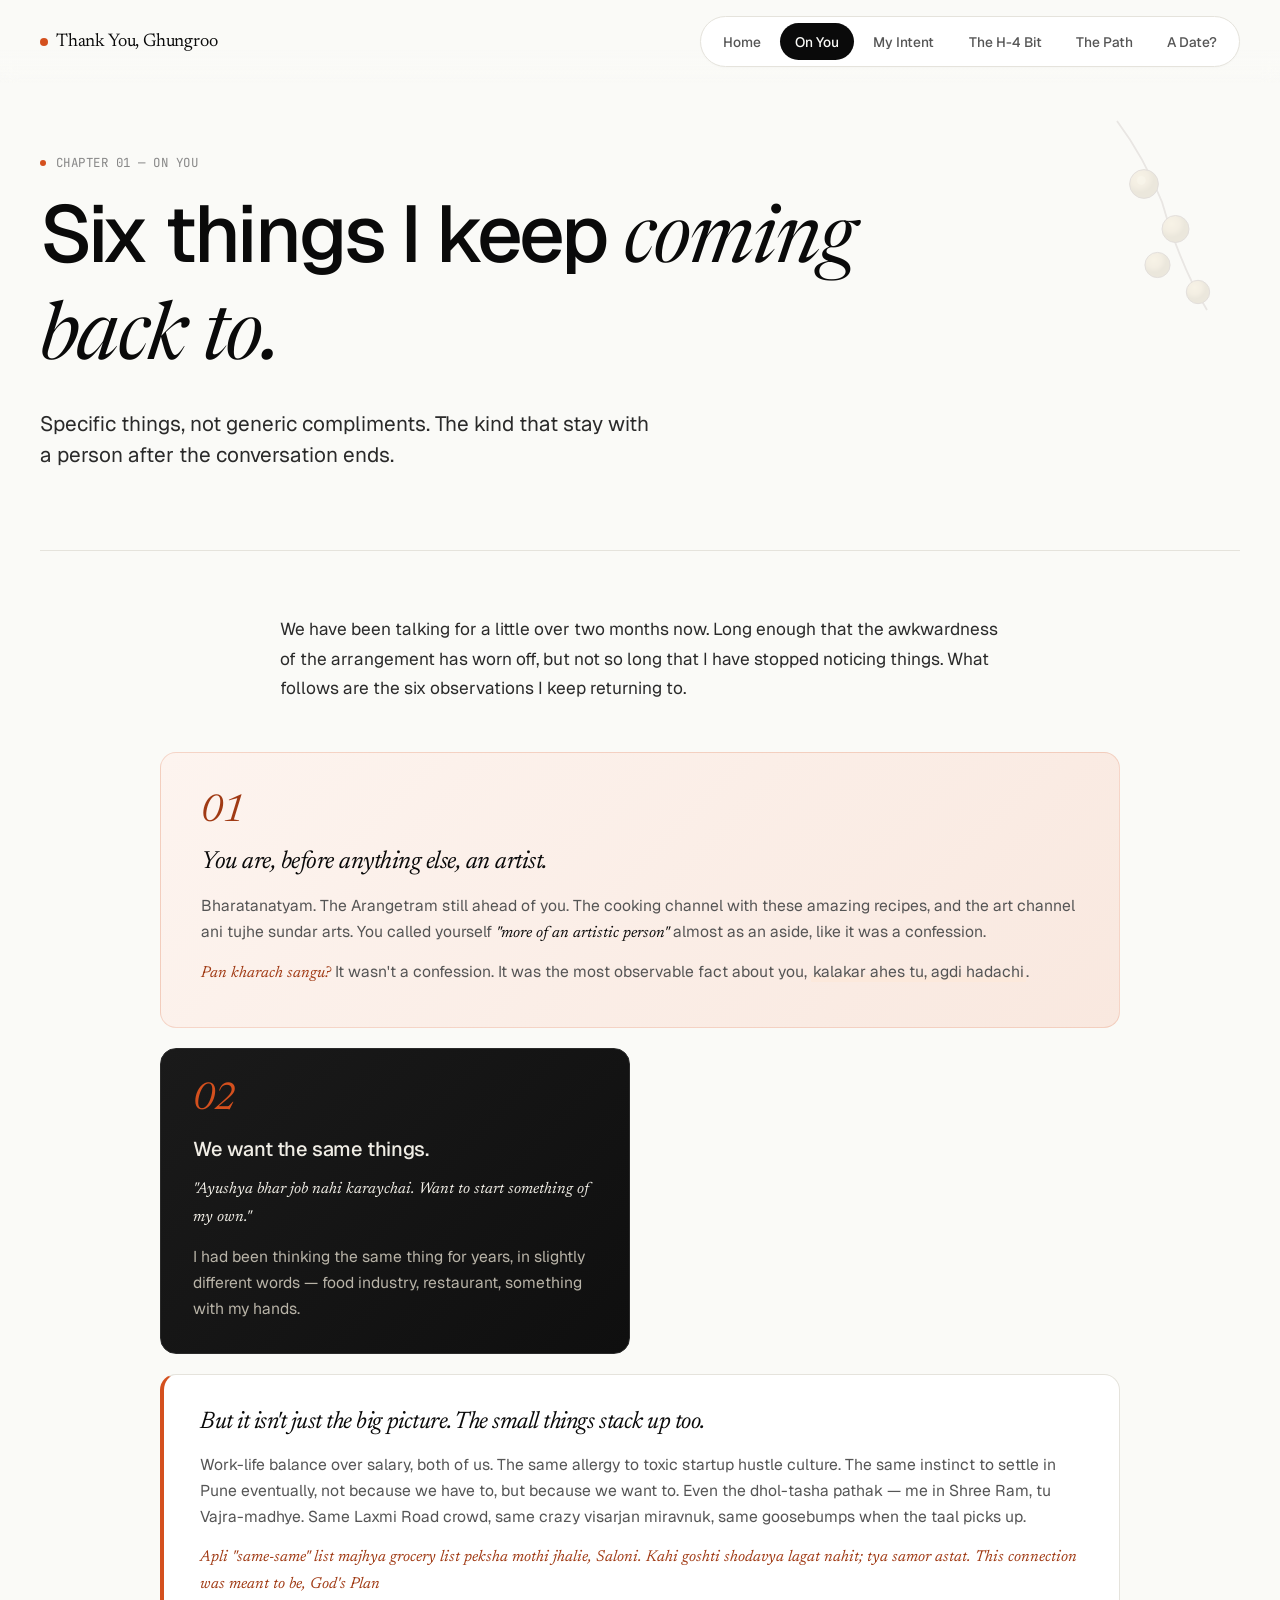
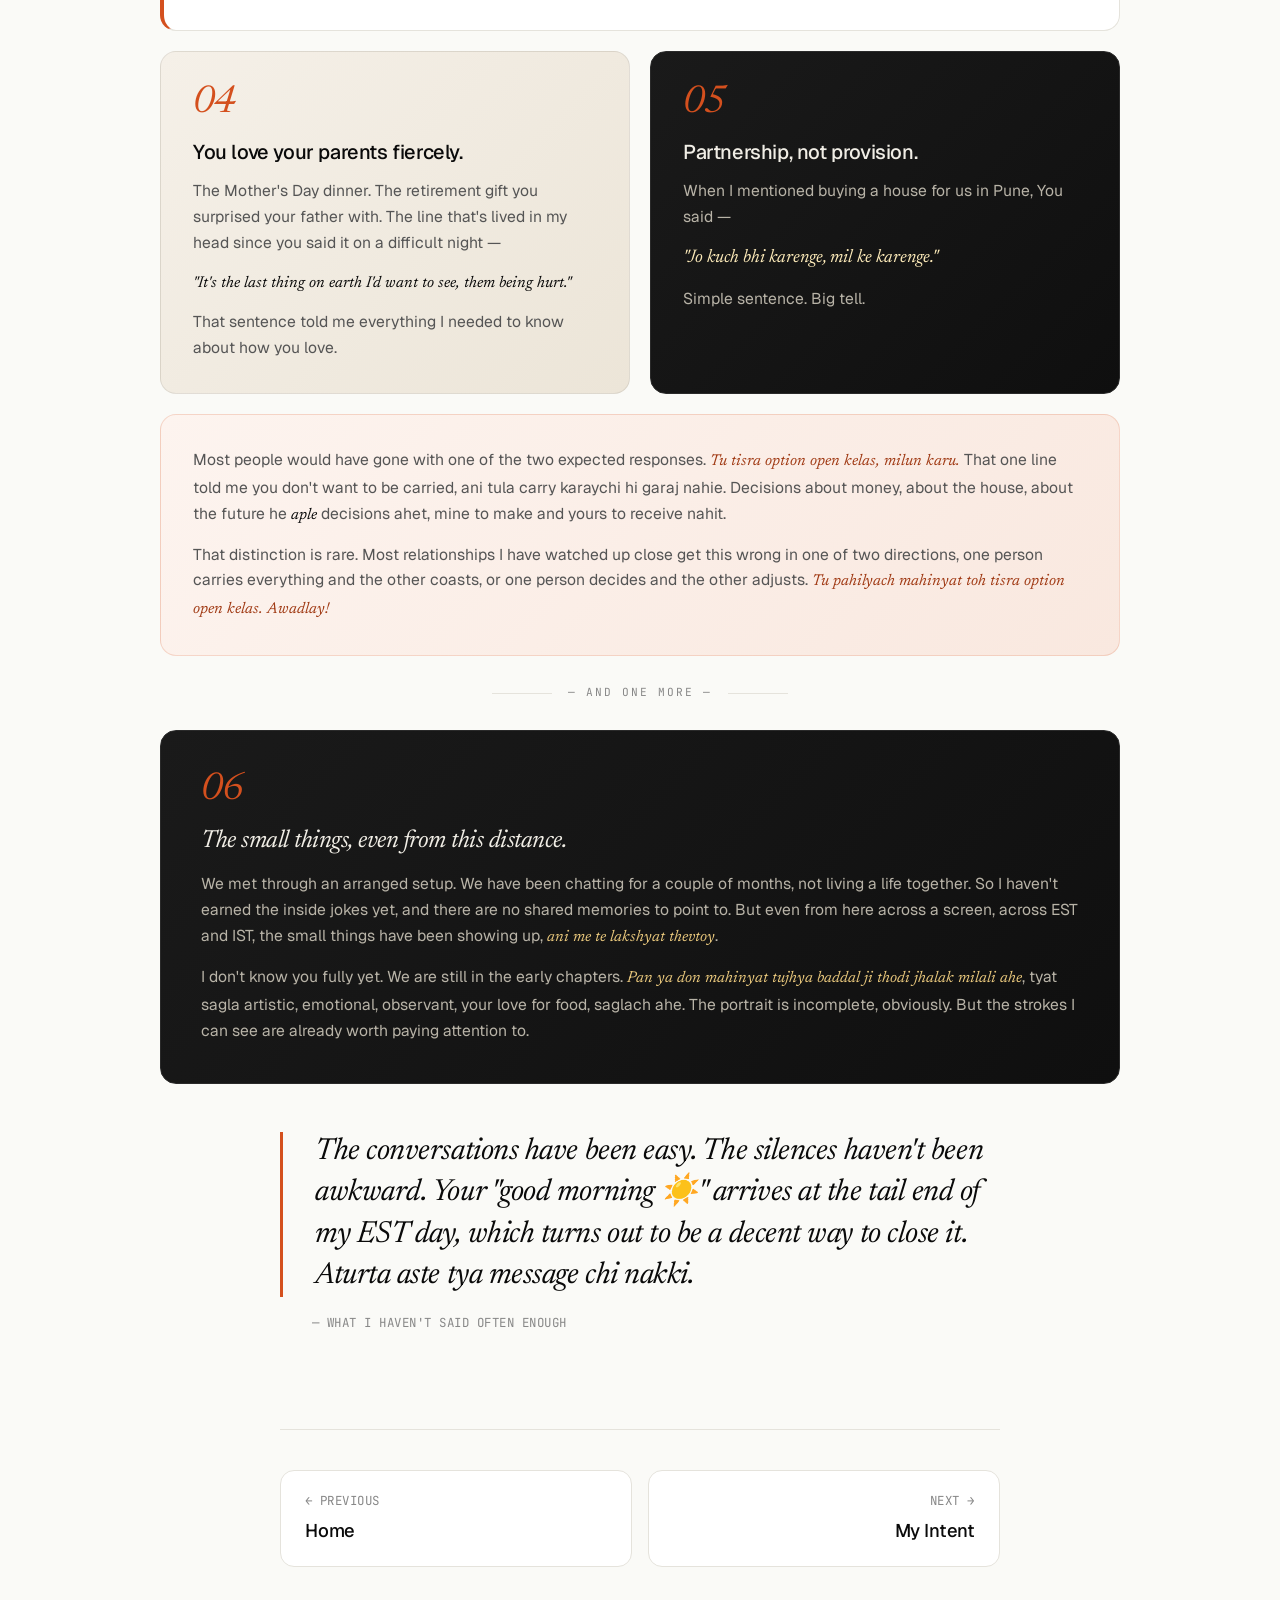
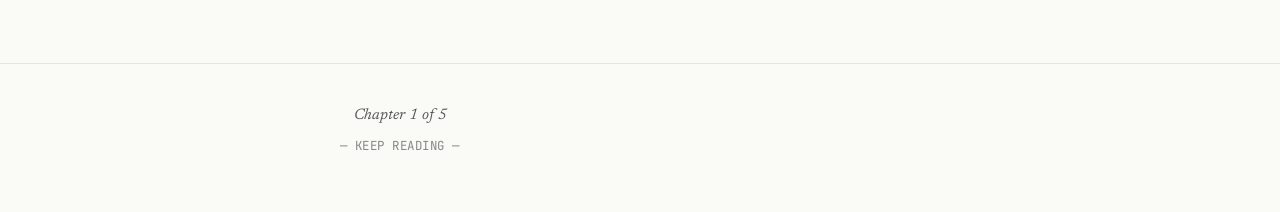
==== commit 2f72923e: "updated content" ====
--- a/pages/about-you.html
+++ b/pages/about-you.html
@@ -83,30 +83,15 @@
         </p>
       </article>
 
-      <article class="ed-card">
-        <span class="ed-num">03</span>
-        <h3>You hold a sane line on work.</h3>
-        <p>
-          Money for life, not life for money. Most people pretend to believe this; almost no one actually holds it.
-        </p>
-        <p><em>You hold it.</em></p>
-      </article>
-
       <article class="ed-card bar full">
         <h3 style="font-family: var(--serif); font-style: italic; font-weight: 400; font-size: 1.5rem;">But it isn't just the big picture. The small things stack up too.</h3>
         <p>
           Work-life balance over salary, both of us. The same allergy to toxic startup hustle culture. The same instinct to settle in Pune eventually, not because we have to, but because we want to. Even the dhol-tasha pathak — me in Shree Ram, tu Vajra-madhye. Same Laxmi Road crowd, same crazy visarjan miravnuk, same goosebumps when the taal picks up.
         </p>
         <p>
-          You stop having to justify the destination and start talking about the route. <span class="marathi">Apli "same-same" list majhya grocery list peksha mothi jhalie, Saloni, ani tyatla pratyek point mala nantar lakshyat aala. Kahi goshti shodavya lagat nahit; tya samor astat.</span>
+          <span class="marathi">Apli "same-same" list majhya grocery list peksha mothi jhalie, Saloni. Kahi goshti shodavya lagat nahit; tya samor astat. This connection was meant to be, God's Plan</span>
         </p>
       </article>
-
-      <div class="ed-pullquote">
-        <span class="quote-mark-large">"</span>
-        Ten to seven, bas — tevdhich capacity ahe.
-        <cite>— You, on work, with no apology</cite>
-      </div>
 
       <article class="ed-card cream">
         <span class="ed-num">04</span>
